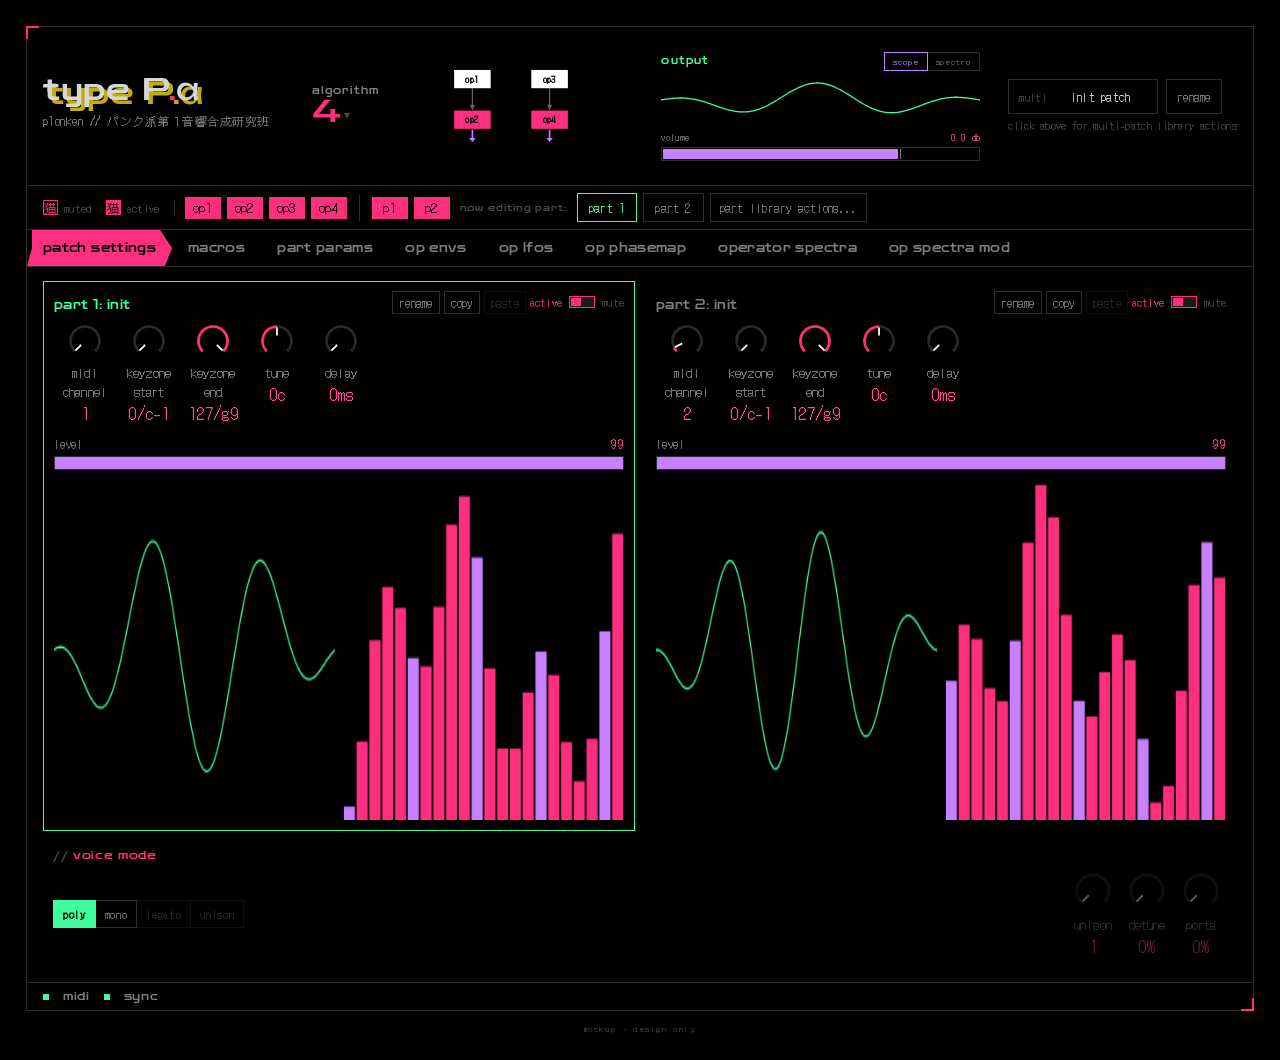
==== design/mockup.html @ 728e24ed "design: show the effective value beside the stored value The macro knob keeps its value in the text " ====
<!-- Design prototype from the first spectral pass. The spectra tab still shows the
     16-bar single page with the odd and even macros. The shipped layout is the
     two-tab 64-bar page in the JUCE editor, with the geometry in design/spectral.md. -->
<!doctype html>
<html lang="en">
<head>
<meta charset="utf-8">
<meta name="viewport" content="width=device-width, initial-scale=1">
<title>Type P.alpha, plugin GUI mockup</title>
<!-- Zen Dots and DotGothic16, SIL Open Font License. Bundle the woff2 files in the real plugin build. -->
<link rel="preconnect" href="https://fonts.googleapis.com">
<link rel="preconnect" href="https://fonts.gstatic.com" crossorigin>
<link rel="preload" as="style" href="https://fonts.googleapis.com/css2?family=DotGothic16&family=Unbounded&family=Zen+Dots&display=swap">
<noscript><link href="https://fonts.googleapis.com/css2?family=DotGothic16&family=Unbounded&family=Zen+Dots&display=swap" rel="stylesheet"></noscript>
<!-- Visual reference for design/README.md. Tokens live in design/tokens.json. -->
<style>
  :root {
    --bg: #000000;
    --panel: #070707;
    --panel2: #0c0c0c;
    --line: #1c1c1c;
    --line2: #2e2e2e;
    --text: #d2d2d2;
    --dim: #7d7d7d;
    --faint: #4a4a4a;
    --pink: #ff2e7e;
    --pink2: #ff4d94;
    --purple: #c780ff;
    --green: #3dff9e;
    --green2: #9dffcd;
    --select: #7ec8ff;
    --yellow: #ffe600;
    --white: #ffffff;
    --popup: #1b1b1b;
    --font-ui: "DotGothic16", "Hiragino Kaku Gothic ProN", "Yu Gothic", "Noto Sans JP", "Cascadia Mono", ui-monospace, monospace;
    --font-head: "Zen Dots", "DotGothic16", "Hiragino Kaku Gothic ProN", "Yu Gothic", ui-monospace, monospace;
    --font-brand: "Unbounded", "Zen Dots", "DotGothic16", ui-monospace, monospace;
  }
  * { box-sizing: border-box; border-radius: 0; }
  html, body { margin: 0; min-height: 100%; }
  body {
    background: #000;
    color: var(--text);
    font-family: var(--font-ui);
    font-size: 16px;
    letter-spacing: .02em;
    text-transform: lowercase;
    display: flex; flex-direction: column; align-items: center; justify-content: center;
    gap: 12px; padding: 26px; min-height: 100vh;
  }
  button, select, input { font-family: inherit; letter-spacing: inherit; text-transform: inherit; }
  input { text-transform: none; }

  .plugin {
    position: relative;
    width: 1240px; max-width: 100%;
    background: #000;
    border: 1px solid var(--line2);
    display: flex; flex-direction: column;
  }
  .plugin::before, .plugin::after {
    content: ""; position: absolute; width: 11px; height: 11px; pointer-events: none;
  }
  .plugin::before { top: -1px; left: -1px; border-top: 2px solid var(--pink); border-left: 2px solid var(--pink); }
  .plugin::after { bottom: -1px; right: -1px; border-bottom: 2px solid var(--pink); border-right: 2px solid var(--pink); }

  /* ---------------- header ---------------- */
  .hdr {
    display: flex; align-items: center; gap: 28px;
    padding: 14px 16px; background: #000;
    border-bottom: 1px solid var(--line2);
  }
  .brand { flex: 0 0 auto; padding-right: 14px; padding-bottom: 10px; }
  .logo {
    font-family: var(--font-head);
    font-weight: 400; font-size: 30px; line-height: 1;
    color: #d6d6d6; letter-spacing: .02em; text-transform: none;
    text-shadow: 4px 4px 0 #c2ad00;
  }
  .logo .dot { color: var(--pink); text-shadow: 4px 4px 0 #c2ad00; }
  .logo .alpha {
    font-family: var(--font-brand);
    font-weight: 400;
    font-size: 30px;
    letter-spacing: .02em;
  }
  .brand-sub {
    margin-top: 7px; font-family: var(--font-ui); font-size: 12px;
    letter-spacing: .04em; color: var(--dim); white-space: nowrap;
  }

  .alg { display: flex; align-items: center; gap: 10px; flex: 0 0 auto; cursor: pointer; }
  .alg:hover .val { color: var(--pink2); }
  .alg-meta .lbl { font-family: var(--font-head); font-size: 10px; letter-spacing: .12em; color: var(--dim); }
  .alg-meta .val { font-family: var(--font-head); font-size: 30px; color: var(--pink); line-height: 1; }
  .alg-meta .caret { font-family: var(--font-ui); font-size: 12px; color: var(--faint); margin-left: 3px; vertical-align: middle; }
  .alg-svg { width: 244px; height: 130px; }

  .out { flex: 1 1 auto; min-width: 180px; }
  .out-head { display: flex; align-items: center; justify-content: space-between; margin-bottom: 4px; }
  .out-head .lbl { font-family: var(--font-head); font-size: 10px; letter-spacing: .12em; color: var(--green); }
  .seg { display: flex; gap: 0; }
  .seg button {
    background: #000; border: 1px solid var(--line2); color: var(--dim);
    font-size: 8px; letter-spacing: .12em; padding: 3px 8px; cursor: pointer;
  }
  .seg button + button { border-left: 0; }
  .seg button.active { color: var(--purple); border-color: var(--purple); }
  .out canvas { width: 100%; height: 50px; display: block; background: #000; }
  .out .vol { margin-top: 6px; }
  .vol-head {
    display: flex; align-items: center; justify-content: space-between;
    font-size: 9px; letter-spacing: .04em; color: var(--dim);
  }
  .vol-head .val { color: var(--pink2); }
  .vol-track {
    position: relative; height: 14px; margin-top: 3px;
    border: 1px solid var(--line2); background: #000;
  }
  .vol-fill { position: absolute; top: 1px; bottom: 1px; left: 1px; width: 74%; background: var(--purple); }
  .vol-tick { position: absolute; top: 1px; bottom: 1px; left: 75%; width: 1px; background: var(--dim); }

  .actions { display: flex; flex-direction: column; gap: 4px; flex: 0 0 auto; align-items: stretch; }
  .patch-buttons { display: flex; gap: 8px; align-items: stretch; }
  .patch-hint { font-size: 10px; color: var(--faint); text-align: center; white-space: nowrap; }
  .btn {
    background: #000; border: 1px solid var(--line2); color: var(--text);
    font-size: 12px; letter-spacing: .02em; padding: 8px 10px; cursor: pointer;
    display: flex; align-items: center; gap: 7px; white-space: nowrap;
  }
  .btn:hover { border-color: var(--pink); }
  .btn .k { color: var(--faint); font-size: 11px; letter-spacing: .03em; }
  .btn.patch { width: 150px; box-sizing: border-box; min-width: 0; }
  .btn.patch #patchName {
    flex: 1; min-width: 0; overflow: hidden; text-overflow: ellipsis;
  }
  .btn.renamer { color: var(--dim); }
  .btn.renamer:hover { color: var(--pink); }

  /* ---------------- toolbar ---------------- */
  .toolbar {
    display: flex; align-items: center; gap: 10px;
    padding: 7px 16px; background: #000; border-bottom: 1px solid var(--line2);
  }
  .legend { display: flex; align-items: center; gap: 6px; padding-right: 6px; border-right: 1px solid var(--line2); }
  .legend .lbl { font-size: 11px; color: var(--faint); margin-right: 8px; }
  .sq {
    display: inline-flex; align-items: center; justify-content: center;
    width: 15px; height: 15px; font-size: 12px; line-height: 1;
  }
  .sq.active { background: var(--pink); color: #000; border: 1px solid var(--pink); }
  .sq.muted { background: #000; color: var(--pink); border: 1px solid var(--pink); }
  .mutebox {
    min-width: 36px; height: 22px; display: flex; align-items: center; justify-content: center;
    font-family: var(--font-ui); font-size: 13px; line-height: 1; cursor: pointer;
    background: var(--pink); color: #000; border: 1px solid var(--pink); padding: 0 4px;
  }
  .mutebox.muted { background: #000; color: var(--pink); }
  .mutebox:hover { border-color: var(--pink2); }
  .tgroup { display: flex; align-items: center; gap: 6px; }
  .tlabel { font-family: var(--font-head); font-size: 9px; letter-spacing: .1em; color: var(--faint); margin-right: 3px; }
  .tdiv { width: 1px; height: 26px; background: var(--line2); margin: 0 6px; }
  .tbtn {
    background: #000; border: 1px solid var(--line2); color: var(--dim);
    font-size: 12px; letter-spacing: .02em; padding: 5px 8px; cursor: pointer;
  }
  .tbtn:hover { border-color: var(--pink); color: var(--text); }
  .tbtn.partsel { padding: 5px 11px; }
  .tbtn.partsel.active { border-color: var(--green); color: var(--green); }
  .tbtn.partlib { padding: 5px 9px; }

  /* ---------------- tabs ---------------- */
  .tabs { display: flex; gap: 0; padding: 0; background: #000; border-bottom: 1px solid var(--line2); }
  .tab {
    background: #000; border: 0;
    color: var(--dim); font-family: var(--font-head); font-size: 12px; letter-spacing: .03em;
    padding: 11px 16px; cursor: pointer;
  }
  .tab:hover { color: var(--text); }
  .tab.active {
    color: #000; background: var(--pink);
    clip-path: polygon(5px 0, calc(100% - 12px) 0, 100% 50%, calc(100% - 7px) 100%, 0 100%, 5px 50%);
  }

  /* ---------------- body ---------------- */
  .body { padding: 14px 16px 16px; height: 715px; }
  .grid { display: grid; gap: 10px; }

  .card { background: var(--panel); padding: 9px; min-width: 0; }
  .sec-head { display: flex; align-items: center; justify-content: space-between; margin-bottom: 7px; }
  .card h3 { margin: 0; font-family: var(--font-head); font-size: 11px; letter-spacing: .08em; color: var(--pink); font-weight: 400; }
  .card h3::before, .vmode h3::before { content: "// "; color: var(--faint); }
  .sec-actions { display: flex; gap: 3px; }
  button.mini {
    background: #000; border: 1px solid var(--line2); color: var(--dim);
    font-size: 12px; letter-spacing: .02em; padding: 2px 6px; cursor: pointer;
  }
  button.mini:hover:not(:disabled) { color: var(--pink); border-color: var(--pink); }
  button.mini:disabled { opacity: .3; cursor: default; }
  button.mini.muted { background: var(--pink); border-color: var(--pink); color: #000; }

  .knobs { display: flex; flex-wrap: wrap; gap: 8px 4px; }
  .knob { width: 52px; text-align: center; user-select: none; }
  .dial { width: 42px; height: 42px; margin: 0 auto 3px; cursor: ns-resize; touch-action: none; }
  .dial svg { width: 42px; height: 42px; display: block; }
  .dial .track { fill: none; stroke: #2a2a2a; stroke-width: 3; }
  .dial .arc { fill: none; stroke: var(--pink); stroke-width: 3; }
  .dial .ptr { stroke: var(--white); stroke-width: 2; }
  .knob-name { font-size: 13px; letter-spacing: .01em; color: var(--dim); }
  .knob-val { font-size: 16px; color: var(--pink2); font-variant-numeric: tabular-nums; cursor: text; }
  .knob-val:hover { color: var(--white); text-decoration: underline; text-underline-offset: 2px; }
  .knob-input {
    width: 64px; background: #000; border: 1px solid var(--green); color: var(--green);
    font-family: inherit; font-size: 15px; font-weight: 700; text-align: center;
    padding: 0; outline: none; font-variant-numeric: tabular-nums;
  }
  .knob:hover .knob-name { color: var(--text); }

  .inline { display: flex; align-items: center; gap: 8px; margin-top: 8px; }
  .inline .lbl { font-size: 13px; letter-spacing: .04em; color: var(--dim); }
  select.sel {
    background: #000; color: var(--text); border: 1px solid var(--line2);
    padding: 4px 20px 4px 7px; font-size: 9px; outline: none;
    appearance: none; -webkit-appearance: none;
    background-image: url("data:image/svg+xml;charset=utf-8,%3Csvg xmlns='http://www.w3.org/2000/svg' width='9' height='5'%3E%3Cpath d='M0 0l4.5 4.5L9 0' fill='none' stroke='%237d7d7d' stroke-width='1.4'/%3E%3C/svg%3E");
    background-repeat: no-repeat; background-position: right 5px center;
  }
  select.sel:focus { border-color: var(--pink); }

  .toggle { display: flex; align-items: center; gap: 7px; cursor: pointer; }
  .toggle .trk { width: 26px; height: 12px; background: #1a1a1a; border: 1px solid var(--line2); position: relative; }
  .toggle .thb { position: absolute; top: 1px; left: 1px; width: 10px; height: 8px; background: var(--faint); }
  .toggle.on .trk { border-color: var(--green); }
  .toggle.on .thb { left: 14px; background: var(--green); }
  .toggle .tname { font-size: 11px; letter-spacing: .04em; color: var(--dim); }
  .toggle.on .tname { color: var(--green); }

  .toggle.mute .trk { border-color: var(--pink); }
  .toggle.mute .thb { left: 1px; background: var(--pink); }
  .toggle.mute .tname { font-size: 11px; letter-spacing: .02em; color: var(--faint); }
  .toggle.mute:not(.muted) .tname.l { color: var(--pink); }
  .toggle.mute.muted .tname.r { color: var(--pink); }
  .toggle.mute.muted .trk { border-color: var(--line2); }
  .toggle.mute.muted .thb { left: 14px; background: #3a3a3a; }
  .toggle.mute:hover .trk { border-color: var(--pink2); }

  .envbox { height: 62px; background: #000; margin-bottom: 8px; }
  .envbox svg { width: 100%; height: 100%; display: block; }
  .envbox .egrid { stroke: #1a1a1a; stroke-width: 1; }
  .envbox .ecurve { fill: none; stroke: var(--purple); stroke-width: 1.4; }
  .envbox .ecurve2 { fill: none; stroke: var(--green); stroke-width: 1.4; }
  .envbox .ezero { stroke: #3a3a3a; stroke-width: 1; stroke-dasharray: 2 3; }

  /* ---------------- operators ---------------- */
  .ops-grid { display: grid; grid-template-columns: repeat(4, 1fr); gap: 10px; }
  .opcol { background: #000; padding: 6px; display: flex; flex-direction: column; gap: 6px; }
  .opcol .card { padding: 5px; }
  .opcol .knobs { gap: 2px 0; }
  .opcol .knob-name { font-size: 11px; }
  .opcol .knob-val { font-size: 13px; }
  .opcol .knob { width: 34px; }
  .opcol .osc .knob, .opcol .amplfo .knob, .opcol .fblfo .knob,
  .opcol .dlfo .knob { width: 50px; }
  .opcol .osc .knobs { gap: 3px 0; justify-content: space-between; }
  .opcol .amplfo .knobs, .opcol .fblfo .knobs, .opcol .dlfo .knobs {
    gap: 3px 16px;
  }
  .opcol .env .knob { width: 34px; }
  .opcol .env .knobs { justify-content: space-between; }
  .opcol .env .knobs + .knobs { margin-top: 1px; }
  .opcol .dial, .opcol .dial svg { width: 28px; height: 28px; }
  .opcol .envbox { height: 34px; margin-bottom: 3px; }
  .opcol-head { display: flex; align-items: center; justify-content: space-between; }
  .opname { font-family: var(--font-head); font-size: 14px; letter-spacing: .05em; color: var(--white); }
  .op-name.car, .opname.car { color: var(--pink); }
  .opvis { display: flex; gap: 6px; }
  .opvis canvas { width: 50%; height: 40px; display: block; background: #000; }

  /* ---------------- spectral pages ---------------- */
  .speccard { display: flex; flex-direction: column; flex: 1 1 220px; min-height: 200px; }
  .specbars {
    flex: 1 1 auto; min-height: 70px; display: flex; gap: 3px;
    background: #000; border: 1px solid #141414; padding: 3px;
    touch-action: none; cursor: crosshair;
  }
  .sbar { flex: 1; background: #0b0b0b; border: 1px solid #1b1b1b; position: relative; }
  .sbar i { position: absolute; left: 0; right: 0; bottom: 0; height: 0; background: var(--purple); }
  .sbar.b i { background: var(--pink); }
  .speclabels { display: flex; gap: 3px; padding: 2px 3px 0; margin-bottom: 4px; }
  .speclabels span { flex: 1; font-size: 9px; color: var(--faint); text-align: center; }
  .secheadleft { display: flex; align-items: center; gap: 8px; min-width: 0; }
  .fromwave { font-size: 9px; letter-spacing: .04em; color: var(--green); }
  .macros { display: flex; flex-direction: column; gap: 3px; }
  .macro-row { display: flex; gap: 8px; }
  .macro { flex: 1; display: flex; align-items: center; gap: 4px; min-width: 0; }
  .macro .mlabel { width: 34px; font-size: 10px; letter-spacing: .03em; color: var(--text); }
  .macro .mtrack {
    flex: 1; height: 10px; background: #181818; border: 1px solid #3a3a3a;
    position: relative; cursor: ew-resize; touch-action: none; min-width: 18px;
  }
  .macro .mtrack.bip::before {
    content: ""; position: absolute; left: 50%; top: 0; bottom: 0;
    width: 1px; background: #3a3a3a;
  }
  .macro .mtrack i { position: absolute; top: 0; bottom: 0; left: 0; width: 0; background: var(--purple); opacity: .9; }
  .macro .mval { width: 26px; font-size: 10px; font-weight: 400; color: var(--pink2); text-align: right; }
  .macro .msel { width: 38px; flex: 0 0 38px; }
  .specfoot { display: flex; justify-content: space-between; align-items: center; margin-top: 4px; }
  .macro-row + .macro-row { margin-top: 4px; }
  .macro-row > .macro + .macro { border-left: 1px solid #2a2a2a; padding-left: 7px; }
  .morphrow { margin-top: 3px; }
  .morphrow .mlabel { width: 42px; }
  .envtop { display: flex; align-items: center; gap: 6px; margin-bottom: 5px; }
  .envtop .envbox { flex: 1; height: 50px; margin-bottom: 0; }
  .envtop .knob { width: 46px; }
  .specvis { display: flex; flex-direction: column; flex: 1 1 120px; min-height: 100px; }
  .specplot { flex: 1; min-height: 40px; background: #000; }
  .specplot svg { width: 100%; height: 100%; display: block; }
  .specplot path { vector-effect: non-scaling-stroke; }
  .specplot .speca { fill: rgba(167, 139, 250, .12); stroke: var(--purple); stroke-width: 1.3; }
  .specplot .specb { fill: none; stroke: var(--pink); stroke-width: 1.3; }
  .specplot .specgrid { stroke: #1a1a1a; stroke-width: 1; }
  .morphmeter { display: flex; align-items: center; gap: 5px; margin-top: 4px; }
  .morphmeter .ma, .morphmeter .mb { font-size: 9px; color: var(--dim); }
  .morphmeter .track { flex: 1; height: 10px; border: 1px solid var(--line2); background: #111; position: relative; }
  .morphmeter .track i { position: absolute; top: -3px; bottom: -3px; width: 2px; background: var(--green); }
  .speccol .osc .knobs { gap: 3px 0; }

  /* ---------------- op phasemap ---------------- */
  .phasemap-grid { align-items: start; }
  .phasecol { padding: 8px; }
  .phasecol .card { margin-top: 10px; padding: 4px 5px; line-height: 1.1; }
  .phasecol .sec-head { margin-bottom: 2px; }
  .phasecol .pmcard { padding: 3px 5px 2px; }
  .pmcanvas { width: 100%; height: 104px; display: block; background: #000; }
  .pmcaption { display: flex; justify-content: space-between; gap: 6px; margin-top: 2px;
    font-size: 9px; color: var(--dim); white-space: nowrap; }
  .pmcaption .bp { color: var(--pink2); }
  .phase .knobs { justify-content: space-between; gap: 0 4px; }
  .phase .knob { width: 62px; }
  .phase .dial, .phase .dial svg { width: 16px; height: 16px; }
  .phase .knob-name { font-size: 9px; line-height: 1.1; }
  .phase .knob-val { font-size: 11px; line-height: 1.1; }
  .phaselfo .knobs { gap: 0 4px; }
  .phaselfo .knob { width: 64px; }
  .phaselfo .dial, .phaselfo .dial svg { width: 16px; height: 16px; }
  .phaselfo .knob-name { font-size: 9px; line-height: 1.1; }
  .phaselfo .knob-val { font-size: 11px; line-height: 1.1; }
  .phaselfo .inline { margin-top: 2px; }
  .phaseenv .knobs { justify-content: space-between; gap: 0 4px; }
  .phaseenv .knob { width: 60px; }
  .phaseenv .dial, .phaseenv .dial svg { width: 14px; height: 14px; }
  .phaseenv .knob-name { font-size: 9px; line-height: 1.1; }
  .phaseenv .knob-val { font-size: 11px; line-height: 1.1; }
  .phaseenv .envbox { height: 20px; margin-bottom: 2px; }
  .phaseenv .envbox svg { width: 100%; height: 20px; display: block; }
  .phaseenvfoot { gap: 4px; margin-top: 1px; }
  .phaseenvfoot .sel { flex: 1; min-width: 0; }

  .patchpage { display: flex; flex-direction: column; gap: 10px; min-height: 100%; }
  .parts { display: grid; grid-template-columns: 1fr 1fr; gap: 10px; flex: 1; }
  .part .pvis { display: grid; grid-template-columns: 1fr 1fr; gap: 8px; flex: 1; min-height: 120px; margin-top: 10px; }
  .part .pcell { display: flex; flex-direction: column; gap: 3px; min-height: 0; }
  .part .pcell canvas { flex: 1; width: 100%; min-height: 0; display: block; }
  .part { border: 1px solid transparent; background: #000; padding: 8px 10px 10px; display: flex; flex-direction: column; }
  .part.active { border-color: var(--green); }
  .part .ph { display: flex; justify-content: space-between; align-items: center; margin-bottom: 8px; }
  .part .ph > div:first-child { min-width: 0; flex: 1; }
  .part .pn { font-family: var(--font-head); font-size: 12px; letter-spacing: .04em; color: var(--dim); overflow: hidden; text-overflow: ellipsis; white-space: nowrap; }
  .part.active .pn { color: var(--green); }
  .part .pacts { display: flex; gap: 4px; align-items: center; }
  .part .knobs { gap: 6px 2px; }
  .part .knob { width: 62px; }
  .part .dial, .part .dial svg { width: 38px; height: 38px; }
  .lvl { margin-top: 10px; }
  .lvlcap { display: flex; justify-content: space-between; align-items: baseline; font-size: 12px; letter-spacing: .04em; color: var(--dim); margin-bottom: 4px; }
  .lvlval { color: var(--pink2); }
  .lvltrack { height: 14px; background: #111; border: 1px solid var(--line2); position: relative; cursor: ew-resize; touch-action: none; }
  .lvltrack i { position: absolute; left: 0; top: 0; bottom: 0; background: var(--purple); }

  .vmode { background: #000; padding: 8px 10px; }
  .vmode h3 { margin: 0; font-family: var(--font-head); font-size: 11px; letter-spacing: .06em; color: var(--pink); font-weight: 400; }
  .vmode .vh { display: flex; align-items: center; justify-content: space-between; margin-bottom: 8px; }
  .vmode .vrow { display: flex; align-items: center; gap: 10px; }
  .vmode .vbtns { display: flex; }
  .vmode .vbtns button {
    background: #000; border: 1px solid var(--line2); color: var(--dim);
    font-size: 11px; letter-spacing: .06em; padding: 5px 9px; cursor: pointer;
  }
  .vmode .vbtns button + button { border-left: 0; }
  .vmode .vbtns button.active { background: var(--green); border-color: var(--green); color: #000; font-weight: 700; }
  .vmode .disabled { opacity: .35; pointer-events: none; }
  .vmode .knobs { gap: 6px 2px; flex: 1; justify-content: flex-end; }

  /* ---------------- fx / mod ---------------- */
  .fxmod-grid {
    display: grid; grid-template-columns: repeat(3, 1fr);
    grid-template-rows: 1fr 1fr; gap: 10px; min-height: 100%;
  }
  .fxmod-grid .card { display: flex; flex-direction: column; }
  .fxmod-grid .span2 { grid-column: span 2; }
  .followcard { display: flex; flex-direction: column; }
  .followcard.off { opacity: .45; }
  .follow-actions { display: flex; align-items: center; gap: 6px; }
  .followcard .knob { width: 64px; }
  .followcard .dial, .followcard .dial svg { width: 42px; height: 42px; }
  .followcard .inline { margin-top: 5px; }
  .penvcard .knobs { gap: 6px 4px; }
  .penvcard .knob { width: 52px; }
  .penvcard .dial, .penvcard .dial svg { width: 38px; height: 38px; }

  /* ---------------- macros page ---------------- */
  .macrogrid {
    display: grid; grid-template-columns: repeat(2, 1fr);
    grid-template-rows: repeat(3, 1fr); gap: 10px; min-height: 100%;
  }
  .macrocard {
    background: var(--panel); padding: 9px; min-width: 0;
    display: flex; flex-direction: column;
  }
  .mhead {
    display: flex; align-items: center; justify-content: space-between;
    gap: 8px; margin-bottom: 2px;
  }
  .mname {
    font-family: var(--font-head); font-size: 12px; letter-spacing: .06em;
    color: var(--pink); white-space: nowrap; overflow: hidden; text-overflow: ellipsis;
  }
  .mcbody { display: flex; gap: 12px; flex: 1; min-height: 0; }
  .mcleft {
    width: 120px; flex: 0 0 120px; display: flex; flex-direction: column;
    align-items: center; justify-content: center;
  }
  .mcleft .knob { width: 120px; }
  .mcleft .dial, .mcleft .dial svg { width: 92px; height: 92px; }
  .mcleft .dial .track { stroke-width: 1.4; }
  .mcleft .dial .arc { stroke-width: 1.4; }
  .mcleft .dial .ptr { stroke-width: 0.9; }
  .mcleft .dial .srcarc { stroke-width: 0.9; stroke-dasharray: 1.2 1.8; }
  .mcleft .knob-val { font-size: 18px; }
  .mcright {
    flex: 1; min-width: 0; display: flex; flex-direction: column;
    justify-content: space-evenly; gap: 4px;
  }
  .mcrow { display: flex; align-items: center; gap: 7px; min-width: 0; }
  .didx { width: 14px; flex: 0 0 14px; font-size: 10px; color: var(--faint); text-align: right; }
  .mcrow .lbl { width: 42px; flex: 0 0 42px; font-size: 11px; letter-spacing: .04em; color: var(--dim); }
  .mcrow .sel { flex: 1; min-width: 0; font-size: 11px; }
  .mcrow .macro { flex: 0 0 150px; }
  .mcrow .macro .mtrack { flex: 1; }
  .mcrow .mval { width: 40px; }
  .mcrow.off .mtrack { pointer-events: none; }
  .mcrow.off .mtrack, .mcrow.off .mval, .mcrow.off .didx { opacity: .35; }
  .macro.bare { flex: 1; }
  .mtrack.green { border-color: #1f4a36; }
  .mtrack.green i { background: var(--green); }
  .knob-name:empty { display: none; }
  .dial .srcarc { fill: none; stroke: var(--green); stroke-width: 2; stroke-dasharray: 2 3; }
  .kv-macro { font-size: .62em; color: var(--green); margin-left: 4px; }
  .knob.mod-target .kv-main { color: var(--purple); }
  .knob.mod-live .kv-main { color: var(--pink2); }

  /* ---------------- status strip ---------------- */
  .status { display: flex; align-items: center; justify-content: flex-start;
    padding: 7px 16px; background: #000; border-top: 1px solid var(--line2); }
  .status .leds { display: flex; gap: 14px; align-items: center; font-family: var(--font-head); font-size: 11px; letter-spacing: .06em; color: var(--dim); }
  .led { width: 6px; height: 6px; background: var(--faint); display: inline-block; }
  .led.on { background: var(--green); }

  .mocktag { font-size: 8px; letter-spacing: .2em; color: var(--faint); }

  /* ---------------- popovers / dialogs ---------------- */
  .backdrop {
    position: fixed; inset: 0; background: rgba(0,0,0,.72);
    display: flex; align-items: center; justify-content: center; z-index: 30;
  }
  .dialog { width: 420px; max-width: 92vw; background: var(--popup); border: 1px solid var(--line2); }
  .dialog.wide { width: 640px; }
  .dialog-head { padding: 12px 14px; border-bottom: 1px solid #2e2e2e; font-family: var(--font-head); font-size: 11px; letter-spacing: .06em; color: var(--white); display:flex; justify-content:space-between; }
  .dialog-head .x { cursor: pointer; color: #999; font-size: 11px; letter-spacing: 0; }
  .dialog-head .x:hover { color: var(--pink); }
  .dialog-body { padding: 14px; color: var(--white); font-size: 14px; line-height: 1.6; }
  .dialog-foot { display: flex; flex-wrap: wrap; justify-content: flex-end; gap: 8px; padding: 12px 14px; border-top: 1px solid #2e2e2e; }
  .dialog-foot button {
    background: #242424; border: 1px solid #3a3a3a; color: var(--white);
    font-size: 9px; letter-spacing: .12em; padding: 6px 14px; cursor: pointer;
  }
  .dialog-foot button.primary { border-color: var(--pink); color: var(--pink); background: #000; }
  .dialog-foot button:hover { filter: brightness(1.2); }

  .patchlist {
    max-height: 370px; overflow-y: auto; scrollbar-width: thin;
    scrollbar-color: var(--pink) #000;
  }
  .partlist {
    display: flex; flex-direction: column; max-height: 240px; overflow-y: auto;
    scrollbar-width: thin; scrollbar-color: var(--pink) #000;
  }
  .partlist.bank { max-height: 370px; }
  .patchlist .preset-row { height: 24px; padding: 0 10px; box-sizing: border-box; }
  .partlist.bank .slotrow {
    height: 24px; padding: 0 10px; box-sizing: border-box; font-size: 14px;
  }
  .slotrow:focus, .preset-row:focus { outline: none; }
  .slotrow {
    display: flex; align-items: center; gap: 12px; width: 100%; text-align: left;
    background: #000; border: 1px solid transparent; border-bottom: 1px dashed #222;
    color: var(--text); font-size: 15px; padding: 8px 10px; cursor: pointer;
  }
  .slotrow:hover:not(:disabled) { border-color: var(--purple); color: var(--purple); }
  .slotrow.sel { border-color: var(--purple); border-style: solid; color: var(--purple); background: rgba(199,128,255,.08); }
  .slotrow .pno { color: var(--faint); min-width: 26px; }
  .slotrow.sel .pno, .slotrow.sel .sname { color: var(--purple); }
  .slotrow .sname { flex: 1; min-width: 0; overflow: hidden; text-overflow: ellipsis; white-space: nowrap; }
  .slotrow.dead { opacity: .35; }
  .patchlist::-webkit-scrollbar, .partlist::-webkit-scrollbar { width: 8px; }
  .patchlist::-webkit-scrollbar-track, .partlist::-webkit-scrollbar-track { background: #000; }
  .patchlist::-webkit-scrollbar-thumb, .partlist::-webkit-scrollbar-thumb { background: var(--line2); }
  .patchlist::-webkit-scrollbar-thumb:hover, .partlist::-webkit-scrollbar-thumb:hover { background: var(--pink); }
  .textin {
    width: 100%; background: #000; border: 1px solid var(--line2); color: var(--white);
    font-size: 14px; padding: 8px 10px; outline: none;
  }
  .textin:focus { border-color: var(--green); }
  .alg-grid { display: grid; grid-template-columns: repeat(4, 1fr); gap: 8px; }
  .alg-tile { border: 1px solid var(--line2); background: #000; padding: 6px 6px 4px; cursor: pointer; display: flex; flex-direction: column; min-height: 132px; }
  .alg-tile:hover { border-color: var(--pink); }
  .alg-tile.sel { border-color: var(--green); background: rgba(61,255,158,.05); }
  .alg-fig { flex: 1 1 auto; display: flex; align-items: center; justify-content: center; min-height: 0; }
  .alg-fig svg { width: 100%; height: auto; display: block; }
  .alg-tile .an { margin-top: 3px; text-align: center; font-size: 11px; letter-spacing: .1em; color: var(--dim); }
  .alg-tile.sel .an { color: var(--green); }
  .note { margin-top: 10px; color: #9a9a9a; font-size: 13px; letter-spacing: .02em; }

  .preset-row { display: flex; justify-content: space-between; align-items: center; gap: 10px; padding: 7px 10px; cursor: pointer; border-left: 2px solid transparent; }
  .preset-row:hover { background: #262626; }
  .preset-row.sel { background: rgba(199,128,255,.14); border: 1px solid var(--purple); }
  .preset-row.sel .pno, .preset-row.sel .pname { color: var(--purple); }
  .preset-row .pno { color: var(--faint); font-size: 13px; min-width: 24px; }
  .preset-row .pname { flex: 1; color: var(--white); min-width: 0; overflow: hidden; text-overflow: ellipsis; white-space: nowrap; }
  .preset-row.empty .pname { color: var(--faint); }
  .preset-row .tag { color: var(--pink); font-size: 11px; margin-left: 8px; letter-spacing: .04em; }
  .preset-row .meta { color: #9a9a9a; font-size: 13px; letter-spacing: .02em; }

  .toast {
    position: fixed; bottom: 22px; left: 50%; transform: translateX(-50%);
    background: var(--popup); border: 1px solid var(--pink); color: var(--white);
    font-size: 9px; letter-spacing: .12em; padding: 8px 16px; z-index: 40;
  }
</style>
</head>
<body>
<div class="plugin" id="plugin">
  <header class="hdr">
    <div class="brand"><div class="logo">type P<span class="dot">.</span><span class="alpha">a</span></div><div class="brand-sub">p1onken // パンク派第１音響合成研究班</div></div>

    <div class="alg" id="algPick" title="Change algorithm">
      <div class="alg-meta">
        <div class="lbl">ALGORITHM</div>
        <div class="val"><span id="algVal">4</span><span class="caret">&#9662;</span></div>
      </div>
      <svg class="alg-svg" viewBox="0 0 240 128" preserveAspectRatio="xMidYMid meet" aria-hidden="true" id="hdrAlg"></svg>
    </div>

    <div class="out">
      <div class="out-head">
        <span class="lbl">OUTPUT</span>
        <div class="seg" id="visSeg">
          <button data-mode="scope" class="active">SCOPE</button>
          <button data-mode="spectro">SPECTRO</button>
        </div>
      </div>
      <canvas id="scope" width="360" height="50"></canvas>
      <div class="vol">
        <div class="vol-head"><span>VOLUME</span><span class="val" id="volVal">0.0 dB</span></div>
        <div class="vol-track"><div class="vol-fill" id="volFill"></div><div class="vol-tick"></div></div>
      </div>
    </div>

    <div class="actions">
      <div class="patch-buttons">
        <button class="btn patch" id="patchBtn"><span class="k">multi</span><span id="patchName">init patch</span></button>
        <button class="btn renamer" id="patchRename" title="Rename patch">rename</button>
      </div>
      <div class="patch-hint">click above for multi-patch library actions</div>
    </div>
  </header>

  <div class="toolbar" id="toolbar"></div>

  <nav class="tabs" id="tabs"></nav>
  <main class="body" id="body"></main>

  <div class="status">
    <div class="leds"><span class="led on"></span>midi <span class="led on"></span>sync</div>
  </div>
</div>

<div class="mocktag">MOCKUP &middot; DESIGN ONLY</div>

<script>
  "use strict";

  /* ---------------- knob ---------------- */
  const A0 = 135, SWEEP = 270;
  function angleFor(f) { return A0 + SWEEP * f; }
  function pt(cx, cy, r, deg) {
    const a = deg * Math.PI / 180;
    return [cx + r * Math.cos(a), cy + r * Math.sin(a)];
  }
  function arc(cx, cy, r, f0, f1) {
    const a0 = angleFor(f0), a1 = angleFor(f1);
    const p0 = pt(cx, cy, r, a0), p1 = pt(cx, cy, r, a1);
    const large = (a1 - a0) > 180 ? 1 : 0;
    return "M " + p0[0].toFixed(2) + " " + p0[1].toFixed(2) +
      " A " + r + " " + r + " 0 " + large + " 1 " + p1[0].toFixed(2) + " " + p1[1].toFixed(2);
  }
  function fmtVal(s) { return s.textFn ? s.textFn(s.val) : (s.fmt ? s.fmt(s.val) : Math.round(s.val)); }

  function makeKnob(spec) {
    const el = document.createElement("div");
    el.className = "knob";
    const dial = document.createElement("div");
    dial.className = "dial";
    dial.innerHTML =
      '<svg viewBox="0 0 42 42">' +
      '<path class="track" d="' + arc(21, 21, 16, 0, 1) + '"/>' +
      '<path class="arc" d="' + arc(21, 21, 16, 0, 0.0001) + '"/>' +
      '<path class="srcarc" d=""/>' +
      '<line class="ptr" x1="21" y1="21" x2="21" y2="21"/>' +
      "</svg>";
    const name = document.createElement("div");
    name.className = "knob-name"; name.textContent = spec.name;
    const val = document.createElement("div");
    val.className = "knob-val";
    const main = document.createElement("span");
    main.className = "kv-main";
    const macro = document.createElement("span");
    macro.className = "kv-macro";
    macro.style.display = "none";
    val.append(main, macro);
    el.append(dial, name, val);
    el.__spec = spec; el.__dial = dial;
    refreshKnob(el);

    function stepFor() {
      return spec.step != null ? spec.step : ((spec.max - spec.min) > 30 ? 1 : 0.01);
    }

    val.title = "Click to type a value";
    val.addEventListener("click", function () { editValue(); });

    function editValue() {
      if (val.querySelector("input")) return;
      const input = document.createElement("input");
      input.className = "knob-input";
      input.type = "text";
      input.value = String(spec.val);
      el.querySelector(".kv-main").textContent = "";
      el.querySelector(".kv-macro").style.display = "none";
      val.appendChild(input);
      input.focus();
      input.select();
      let done = false;
      function finish(commit) {
        if (done) return;
        done = true;
        if (commit) {
          const n = parseFloat(input.value);
          if (isFinite(n)) {
            const step = stepFor();
            let v = Math.max(spec.min, Math.min(spec.max, n));
            v = Math.round(v / step) * step;
            spec.val = +v.toFixed(6);
            if (spec.onChange) spec.onChange(spec.val);
          }
        }
        input.remove();
        refreshKnob(el);
      }
      input.addEventListener("keydown", function (ev) {
        if (ev.key === "Enter") { ev.preventDefault(); finish(true); }
        else if (ev.key === "Escape") { ev.preventDefault(); finish(false); }
      });
      input.addEventListener("blur", function () { finish(true); });
    }

    dial.addEventListener("pointerdown", function (e) {
      e.preventDefault();
      dial.setPointerCapture(e.pointerId);
      const startY = e.clientY, startVal = spec.val;
      const rng = spec.max - spec.min;
      const step = stepFor();
      function move(ev) {
        const scale = ev.shiftKey ? 0.12 : 1;
        let v = startVal + (startY - ev.clientY) / 160 * rng * scale;
        v = Math.max(spec.min, Math.min(spec.max, v));
        spec.val = Math.round(v / step) * step;
        refreshKnob(el);
        if (spec.onChange) spec.onChange(spec.val);
      }
      function up() {
        dial.removeEventListener("pointermove", move);
        dial.removeEventListener("pointerup", up);
      }
      dial.addEventListener("pointermove", move);
      dial.addEventListener("pointerup", up);
    });
    return el;
  }

  function refreshKnob(el) {
    const s = el.__spec;
    const frac = (s.val - s.min) / (s.max - s.min);
    const svg = el.__dial.querySelector("svg");
    svg.querySelector(".arc").setAttribute("d", arc(21, 21, 16, 0, Math.max(frac, 0.0001)));
    if (s.sourceFn) {
      const src = s.sourceFn(s.val);
      const sfrac = Math.max(0, Math.min(1, (src - s.min) / (s.max - s.min)));
      const f0 = Math.min(frac, sfrac), f1 = Math.max(frac, sfrac);
      svg.querySelector(".srcarc").setAttribute("d",
        f1 - f0 > 0.002 ? arc(21, 21, 16, f0, f1) : "");
    }
    const p = pt(21, 21, 15, angleFor(frac));
    const q = pt(21, 21, 6, angleFor(frac));
    const line = svg.querySelector(".ptr");
    line.setAttribute("x1", q[0].toFixed(2)); line.setAttribute("y1", q[1].toFixed(2));
    line.setAttribute("x2", p[0].toFixed(2)); line.setAttribute("y2", p[1].toFixed(2));
    el.querySelector(".kv-main").textContent = fmtVal(s);
    const macroVal = el.querySelector(".kv-macro");
    if (s.macroFn) {
      const info = s.macroFn(s.val);
      if (info && info.text) {
        macroVal.textContent = info.text;
        macroVal.style.display = "inline";
      } else {
        macroVal.textContent = "";
        macroVal.style.display = "none";
      }
    } else {
      macroVal.style.display = "none";
    }
  }

  function makeSelect(options, current, onchange) {
    const sel = document.createElement("select");
    sel.className = "sel";
    options.forEach(function (o) {
      const opt = document.createElement("option");
      opt.value = o; opt.textContent = o;
      if (o === current) opt.selected = true;
      sel.appendChild(opt);
    });
    if (onchange) sel.addEventListener("change", function () { onchange(sel.value); });
    return sel;
  }

  function makeToggle(name, on, onchange) {
    const el = document.createElement("div");
    el.className = "toggle" + (on ? " on" : "");
    el.innerHTML = '<div class="trk"><div class="thb"></div></div><div class="tname"></div>';
    const caption = el.querySelector(".tname");
    function paint() {
      const isOn = el.classList.contains("on");
      caption.textContent = (name === "on" ? "" : name + " ") + (isOn ? "on" : "off");
    }
    paint();
    el.addEventListener("click", function () {
      el.classList.toggle("on");
      paint();
      if (onchange) onchange(el.classList.contains("on"));
    });
    return el;
  }

  function makeMuteSwitch(muted, onchange) {
    const el = document.createElement("div");
    el.className = "toggle mute" + (muted ? " muted" : "");
    el.innerHTML = '<span class="tname l">active</span><div class="trk"><div class="thb"></div></div><span class="tname r">mute</span>';
    el.addEventListener("click", function () {
      const nowMuted = !el.classList.contains("muted");
      el.classList.toggle("muted", nowMuted);
      if (onchange) onchange(nowMuted);
    });
    return el;
  }

  /* ---------------- data ---------------- */
  const INIT_OPS = [
    { name: "op1", role: "car", ratio: 1.0, detune: 0, level: 99, fb: 0, wave: "sine", r: [99, 40, 30, 60], l: [99, 70, 0], lfoRate: 5.0, lfoDepth: 0, lfoWave: "sine", lfoMode: true, fbOn: true, fbenvR: [80, 60, 50, 80], fbenvL: [0, 0, 0, 0], fbLfoRate: 4.0, fbLfoDepth: 0, fbLfoWave: "sine", fbLfoMode: true, detuneLfoRate: 4.0, detuneLfoDepth: 0, detuneLfoWave: "sine", detuneLfoMode: true, mute: false },
    { name: "op2", role: "mod", ratio: 2.0, detune: 0, level: 0, fb: 0, wave: "sine", r: [99, 45, 35, 60], l: [0, 0, 0], lfoRate: 5.0, lfoDepth: 0, lfoWave: "sine", lfoMode: true, fbOn: true, fbenvR: [80, 60, 50, 80], fbenvL: [0, 0, 0, 0], fbLfoRate: 4.0, fbLfoDepth: 0, fbLfoWave: "sine", fbLfoMode: true, detuneLfoRate: 4.0, detuneLfoDepth: 0, detuneLfoWave: "sine", detuneLfoMode: true, mute: false },
    { name: "op3", role: "car", ratio: 1.0, detune: 0, level: 0, fb: 0, wave: "sine", r: [99, 40, 30, 60], l: [0, 0, 0], lfoRate: 5.0, lfoDepth: 0, lfoWave: "sine", lfoMode: true, fbOn: true, fbenvR: [80, 60, 50, 80], fbenvL: [0, 0, 0, 0], fbLfoRate: 4.0, fbLfoDepth: 0, fbLfoWave: "sine", fbLfoMode: true, detuneLfoRate: 4.0, detuneLfoDepth: 0, detuneLfoWave: "sine", detuneLfoMode: true, mute: false },
    { name: "op4", role: "mod", ratio: 3.0, detune: 0, level: 0, fb: 0, wave: "sine", r: [99, 40, 30, 60], l: [0, 0, 0], lfoRate: 5.0, lfoDepth: 0, lfoWave: "sine", lfoMode: true, fbOn: true, fbenvR: [80, 60, 50, 80], fbenvL: [0, 0, 0, 0], fbLfoRate: 4.0, fbLfoDepth: 0, fbLfoWave: "sine", fbLfoMode: true, detuneLfoRate: 4.0, detuneLfoDepth: 0, detuneLfoWave: "sine", detuneLfoMode: true, mute: false }
  ];
  const PHASE_DEFAULTS = {
    phaseOn: false, phaseBp: 500, phaseSegments: 8,
    phaseFlip: 0, phaseFlipRate: 2.0,
    phaseReorder: 0, phaseReorderRate: 0,
    phaseJump: 1, phaseDrift: 0, phaseDriftRate: 1.2,
    phaseLfoRate: 0.5, phaseLfoDepth: 0, phaseLfoWave: "sine", phaseLfoMode: true,
    phaseLfoRateFade: 0, phaseLfoDepthFade: 0,
    phaseEnvOn: true, phaseEnvR: [80, 60, 50, 80], phaseEnvL: [0, 0, 0],
    phaseEnvRell: 0, phaseEnvMode: "hold"
  };
  function withPhaseDefaults(o) {
    Object.keys(PHASE_DEFAULTS).forEach(function (k) {
      if (o[k] === undefined) {
        const v = PHASE_DEFAULTS[k];
        o[k] = Array.isArray(v) ? v.slice() : v;
      }
    });
    return o;
  }

  INIT_OPS.forEach(function (o, i) {
    o.specA = [99, 0, 0, 0, 0, 0, 0, 0, 0, 0, 0, 0, 0, 0, 0, 0];
    o.specB = [99, 45, 30, 15, 55, 40, 25, 12, 8, 5, 3, 2, 1, 0, 0, 0];
    o.specMorph = 0;
    o.specEnvR = [80, 60, 50, 80];
    o.specEnvL = [99, 60, 0];
    o.specEnvDepth = 0;
    o.specLfoRate = 4.0;
    o.specLfoDepth = 0;
    o.specLfoWave = "sine";
    o.specLfoMode = true;
    o.specFormant = 5;
    Object.keys(PHASE_DEFAULTS).forEach(function (k) {
      const v = PHASE_DEFAULTS[k];
      o[k] = Array.isArray(v) ? v.slice() : v;
    });
    /* The tab opens with op1 mapped so the demo has a live plot; the product's
       init state is all four off (spec §4). */
    if (i === 0) {
      o.phaseOn = true;
      o.phaseBp = 620;
      o.phaseDrift = 35;
      o.phaseFlip = 25;
      o.phaseReorder = 30;
      o.phaseReorderRate = 1.5;
      o.phaseJump = 2;
      o.phaseLfoDepth = 22;
      o.phaseLfoRateFade = 20;
      o.phaseLfoDepthFade = 40;
      o.phaseEnvL = [12, 28, 0];
    }
  });
  const WAVES = ["sine", "triangle", "half sine", "half tri", "2x sine", "2x tri",
    "2x half sine", "2x half tri", "rect sine", "rect tri", "pulse", "square",
    "saw", "spectrum"];
  const LFO_WAVES = ["sine", "triangle", "saw", "inverse saw", "square", "random"];
  const PARTS = [
    { name: "init", midi: 1, low: 0, high: 127, level: 99, tune: 0, delay: 0, mute: false },
    { name: "init", midi: 2, low: 0, high: 127, level: 99, tune: 0, delay: 0, mute: false }
  ];
  const PART_SLOTS = new Array(128).fill(null);
  let partSource = [-1, -1];
  const INIT_PITCH_LFO = { rate: 0, depth: 0, wave: "sine", mode: true };
  const INIT_PITCH_ENV = { on: false, r: [80, 60, 50, 80], l: [2, -1, 0] };
  const INIT_FILTER_ENV = { r: [99, 50, 40, 60], l: [99, 40, 0] };
  const INIT_FILTER1 = { cutoff: 60, res: 20, env: 0, type: "lpf", on: true };
  const INIT_KEY_FOLLOW = {
    on: true,
    bp: 60,
    sel: 0,
    targets: [
      { name: "op1 level", lo: 0, hi: 0 },
      { name: "op1 feedback", lo: 0, hi: 0 },
      { name: "op1 amp env", lo: 0, hi: 0 },
      { name: "op2 level", lo: 0, hi: 0 },
      { name: "op2 feedback", lo: 0, hi: 0 },
      { name: "op2 amp env", lo: 0, hi: 0 },
      { name: "op3 level", lo: 0, hi: 0 },
      { name: "op3 feedback", lo: 0, hi: 0 },
      { name: "op3 amp env", lo: 0, hi: 0 },
      { name: "op4 level", lo: 0, hi: 0 },
      { name: "op4 feedback", lo: 0, hi: 0 },
      { name: "op4 amp env", lo: 0, hi: 0 },
      { name: "pitch env", lo: 0, hi: 0 },
      { name: "filter 1 cutoff", lo: 0, hi: 0 },
      { name: "filter env", lo: 0, hi: 0 }
    ]
  };
  const INIT_VEL_FOLLOW = {
    on: true,
    sel: 0,
    targets: [
      { name: "op1 level", amount: 0 },
      { name: "op1 feedback", amount: 0 },
      { name: "op1 amp env", amount: 0 },
      { name: "op2 level", amount: 0 },
      { name: "op2 feedback", amount: 0 },
      { name: "op2 amp env", amount: 0 },
      { name: "op3 level", amount: 0 },
      { name: "op3 feedback", amount: 0 },
      { name: "op3 amp env", amount: 0 },
      { name: "op4 level", amount: 0 },
      { name: "op4 feedback", amount: 0 },
      { name: "op4 amp env", amount: 0 },
      { name: "pitch env", amount: 0 },
      { name: "filter 1 cutoff", amount: 0 },
      { name: "filter env", amount: 0 }
    ]
  };
  const INIT_VOICE = { mode: "poly", unison: 1, detune: 0, porta: 0 };

  /* A part slot holds the sound of one part and nothing else. The routing lives
     in the multi-patch, so two multis can share one part sound. */
  function initPartState() {
    return {
      alg: 4,
      ops: JSON.parse(JSON.stringify(INIT_OPS)),
      voice: JSON.parse(JSON.stringify(INIT_VOICE)),
      pitchLfo: JSON.parse(JSON.stringify(INIT_PITCH_LFO)),
      pitchEnv: JSON.parse(JSON.stringify(INIT_PITCH_ENV)),
      filterEnv: JSON.parse(JSON.stringify(INIT_FILTER_ENV)),
      filter1: JSON.parse(JSON.stringify(INIT_FILTER1)),
      keyFollow: JSON.parse(JSON.stringify(INIT_KEY_FOLLOW)),
      velFollow: JSON.parse(JSON.stringify(INIT_VEL_FOLLOW))
    };
  }

  const PART_DATA = [initPartState(), initPartState()];

  /* ---------------- macro demo state ---------------- */
  const DEMO_WHEEL = 90;
  const DEMO_VELOCITY = 104;
  function roleTargets(n, what) {
    return ["part " + n + " op " + what, "part " + n + " carrier " + what,
      "part " + n + " modulator " + what];
  }
  function partTargets(fn) {
    const out = [];
    [1, 2].forEach(function (n) { out.push.apply(out, fn(n)); });
    return out;
  }
  const MACRO_TARGETS = [
    { section: "part params", items: partTargets(function (n) {
      return ["part " + n + " filter cutoff", "part " + n + " resonance",
        "part " + n + " pan", "part " + n + " detune",
        "part " + n + " velocity depth", "part " + n + " pitch lfo rate",
        "part " + n + " pitch lfo depth"];
    }) },
    { section: "env rates", items: partTargets(function (n) {
      return ["part " + n + " filter and pitch env rates",
        "part " + n + " op env rates", "part " + n + " carrier env rates",
        "part " + n + " modulator env rates"];
    }) },
    { section: "op lfo rates", items: partTargets(function (n) {
      return roleTargets(n, "lfo rates");
    }) },
    { section: "op lfo depths", items: partTargets(function (n) {
      return roleTargets(n, "lfo depths");
    }) },
    { section: "op levels", items: partTargets(function (n) {
      return roleTargets(n, "levels");
    }) },
    { section: "op feedbacks", items: partTargets(function (n) {
      return roleTargets(n, "feedbacks");
    }) },
    { section: "op morphs", items: partTargets(function (n) {
      return roleTargets(n, "morphs");
    }) },
    { section: "op breakpoint xs", items: partTargets(function (n) {
      return roleTargets(n, "breakpoint xs");
    }) }
  ];
  function blankTargets() {
    return [{ name: "none", range: 0 }, { name: "none", range: 0 },
      { name: "none", range: 0 }];
  }
  const MACROS = [
    { name: "brightness", value: 20, midi: "mod wheel", range: 45, targets: [
      { name: "part 1 filter cutoff", range: 50 },
      { name: "part 1 resonance", range: -25 },
      { name: "part 1 op levels", range: 15 }
    ] },
    { name: "motion", value: -15, midi: "velocity", range: 30, targets: [
      { name: "part 1 op morphs", range: 40 },
      { name: "part 2 filter cutoff", range: -20 },
      { name: "part 1 filter and pitch env rates", range: -30 }
    ] },
    { name: "", value: 0, midi: "off", range: 0, targets: blankTargets() },
    { name: "", value: 0, midi: "cc 75", range: 0, targets: blankTargets() },
    { name: "", value: 0, midi: "cc 76", range: 0, targets: blankTargets() },
    { name: "", value: 0, midi: "cc 77", range: 0, targets: blankTargets() }
  ];
  function macroEffective(m) {
    let src = 0;
    if (m.midi === "mod wheel") src = DEMO_WHEEL / 127;
    else if (m.midi === "velocity") src = DEMO_VELOCITY / 127;
    return Math.max(-100, Math.min(100, m.value + src * m.range));
  }
  function macroInfoFor(paramName) {
    let targeted = false, delta = 0;
    MACROS.forEach(function (m) {
      m.targets.forEach(function (t) {
        if (t.name === paramName && t.range !== 0) {
          targeted = true;
          delta += macroEffective(m) * t.range / 100;
        }
      });
    });
    return { targeted: targeted, delta: delta };
  }
  let OPS = PART_DATA[0].ops;
  let VOICE = PART_DATA[0].voice;
  let PITCH_LFO = PART_DATA[0].pitchLfo;
  let PITCH_ENV = PART_DATA[0].pitchEnv;
  let FILTER_ENV = PART_DATA[0].filterEnv;
  let FILTER1 = PART_DATA[0].filter1;
  let KEY_FOLLOW = PART_DATA[0].keyFollow;
  let VEL_FOLLOW = PART_DATA[0].velFollow;
  let ALG = PART_DATA[0].alg;
  let patchName = "init patch";

  let clipboard = null;
  let current = "patch";
  let activePart = 1;
  let visMode = "scope";
  let currentMulti = 0;

  function b(obj, key, name, min, max, fmt, step) {
    return { name: name, min: min, max: max, fmt: fmt, step: step,
      get: function () { return obj[key]; }, set: function (v) { obj[key] = v; } };
  }
  function ba(obj, arr, i, name, min, max, fmt, step) {
    return { name: name, min: min, max: max, fmt: fmt, step: step,
      get: function () { return obj[arr][i]; }, set: function (v) { obj[arr][i] = v; } };
  }

  function knobFor(x) {
    const info = x.mod ? macroInfoFor(x.mod) : null;
    const spec = { name: x.name, min: x.min, max: x.max, val: x.get(),
      fmt: x.fmt, step: x.step, onChange: x.set };
    if (info && info.targeted) {
      spec.macroFn = function (v) {
        if (Math.abs(info.delta) < 0.01) return null;
        const span = x.max - x.min;
        const step = x.step != null ? x.step : (span > 30 ? 1 : 0.01);
        let eff = Math.max(x.min, Math.min(x.max,
          v + info.delta / 100 * span));
        eff = +((Math.round(eff / step) * step).toFixed(6));
        return { text: String(x.fmt ? x.fmt(eff) : Math.round(eff)) };
      };
    }
    const el = makeKnob(spec);
    if (info && info.targeted)
      el.classList.add(Math.abs(info.delta) > 0.01 ? "mod-live" : "mod-target");
    return el;
  }

  function knobRow(bindings) {
    const kn = document.createElement("div");
    kn.className = "knobs";
    bindings.forEach(function (x) {
      kn.appendChild(knobFor(x));
    });
    return kn;
  }

  function makeMacro(label, opts) {
    const row = document.createElement("div");
    row.className = "macro" + (opts.noLabel ? " bare" : "");
    const name = document.createElement("span");
    name.className = "mlabel"; name.textContent = label;
    const track = document.createElement("div");
    track.className = "mtrack";
    if (opts.min < 0) track.classList.add("bip");
    if (opts.green) track.classList.add("green");
    const fill = document.createElement("i");
    track.appendChild(fill);
    const val = document.createElement("b");
    val.className = "mval";
    if (!opts.noLabel) row.appendChild(name);
    if (opts.extra) row.appendChild(opts.extra);
    row.append(track, val);
    function paint(v) {
      const f = (v - opts.min) / (opts.max - opts.min);
      if (opts.min < 0) {
        fill.style.left = Math.min(f, 0.5) * 100 + "%";
        fill.style.width = Math.abs(f - 0.5) * 100 + "%";
      } else {
        fill.style.left = "0%";
        fill.style.width = f * 100 + "%";
      }
      val.textContent = opts.format ? opts.format(v) : Math.round(v);
    }
    paint(opts.value || 0);
    function valueFrom(e) {
      const r = track.getBoundingClientRect();
      const f = Math.max(0, Math.min(1, (e.clientX - r.left) / r.width));
      return opts.min + f * (opts.max - opts.min);
    }
    track.addEventListener("pointerdown", function (e) {
      e.preventDefault();
      track.setPointerCapture(e.pointerId);
      if (opts.onStart) opts.onStart();
      const first = valueFrom(e);
      paint(first); opts.onInput(first);
      function move(ev) {
        const v = valueFrom(ev);
        paint(v); opts.onInput(v);
      }
      function up() {
        track.removeEventListener("pointermove", move);
        track.removeEventListener("pointerup", up);
        track.removeEventListener("pointercancel", up);
        if (opts.onEnd) opts.onEnd();
      }
      track.addEventListener("pointermove", move);
      track.addEventListener("pointerup", up);
      track.addEventListener("pointercancel", up);
    });
    return row;
  }

  function makeSection(title, kind, bindings, opts) {    opts = opts || {};
    const card = document.createElement("div");
    card.className = "card " + kind;
    const head = document.createElement("div");
    head.className = "sec-head";
    const h = document.createElement("h3");
    h.textContent = title;
    head.appendChild(h);
    if (opts.copy !== false) {
      const acts = document.createElement("div");
      acts.className = "sec-actions";
      const cpy = document.createElement("button");
      cpy.className = "mini"; cpy.textContent = "COPY";
      cpy.addEventListener("click", function () {
        clipboard = { kind: kind, values: bindings.map(function (x) { return x.get(); }) };
        rerender();
      });
      const pst = document.createElement("button");
      pst.className = "mini"; pst.textContent = "PASTE";
      pst.disabled = !(clipboard && clipboard.kind === kind);
      pst.addEventListener("click", function () {
        if (clipboard && clipboard.kind === kind) {
          bindings.forEach(function (x, i) { x.set(clipboard.values[i]); });
          rerender();
        }
      });
      acts.append(cpy, pst);
      head.appendChild(acts);
    }
    if (opts.headExtra) head.appendChild(opts.headExtra);
    card.appendChild(head);
    if (opts.before) {
      (Array.isArray(opts.before) ? opts.before : [opts.before]).forEach(function (n) {
        card.appendChild(n);
      });
    }
    if (opts.rows) {
      opts.rows.forEach(function (row) { card.appendChild(knobRow(row)); });
    } else {
      card.appendChild(knobRow(bindings));
    }
    if (opts.after) {
      (Array.isArray(opts.after) ? opts.after : [opts.after]).forEach(function (n) {
        card.appendChild(n);
      });
    }
    return card;
  }

  /* ---------------- visualisers ---------------- */
  function drawScope(cv, seed, t, amp) {
    const ctx = cv.getContext("2d");
    const W = cv.width, H = cv.height;
    ctx.clearRect(0, 0, W, H);
    ctx.beginPath();
    const f = 3 + (Math.round(seed * 10) % 5);
    for (let x = 0; x <= W; x++) {
      const p = x / W;
      const y = H / 2 + Math.sin(p * Math.PI * f + t + seed) * amp * H * Math.sin(p * Math.PI);
      if (x === 0) ctx.moveTo(x, y); else ctx.lineTo(x, y);
    }
    ctx.strokeStyle = "#3dff9e";
    ctx.lineWidth = 1.3;
    ctx.stroke();
  }
  function drawSpectro(cv, seed, t, scale) {
    scale = scale == null ? 1 : scale;
    const ctx = cv.getContext("2d");
    const W = cv.width, H = cv.height;
    ctx.clearRect(0, 0, W, H);
    const n = 22, bw = W / n;
    for (let i = 0; i < n; i++) {
      const v = Math.max(0.04, 0.5 + 0.5 * Math.sin(i * 0.7 + seed * 1.3 + t * 2.1) * Math.cos(i * 0.31 + seed + t));
      const h = v * (H - 2) * scale;
      ctx.fillStyle = (i % 5 === 0) ? "#c780ff" : "#ff2e7e";
      ctx.fillRect(i * bw + 1, H - h, bw - 2, h);
    }
  }

  let t = 0;
  function tick() {
    const hcv = document.getElementById("scope");
    if (hcv) { if (visMode === "scope") drawScope(hcv, 1.1, t, 0.34); else drawSpectro(hcv, 1.1, t); }
    document.querySelectorAll(".oscope").forEach(function (cv, i) {
      drawScope(cv, 1 + i * 0.6, t * 1.1, 0.42 * (+(cv.dataset.level || 99) / 99));
    });
    document.querySelectorAll(".ospectro").forEach(function (cv, i) {
      drawSpectro(cv, 1.4 + i * 0.8, t, +(cv.dataset.level || 99) / 99);
    });
    document.querySelectorAll(".opmini").forEach(function (cv, i) {
      drawScope(cv, 1 + i * 0.7, t, 0.4 * (+(cv.dataset.level || 99) / 99));
    });
    document.querySelectorAll(".pscope").forEach(function (cv, i) {
      drawScope(cv, 2.2 + i * 0.6, t * 0.9, 0.36 * (+cv.dataset.level / 99));
    });
    document.querySelectorAll(".pspectro").forEach(function (cv, i) {
      drawSpectro(cv, 2.6 + i * 0.8, t, +cv.dataset.level / 99);
    });
    document.querySelectorAll(".pmcanvas").forEach(function (cv, i) {
      if (cv.__phase) drawPhaseMap(cv, cv.__phase, t, i);
    });
    t += 0.05;
    requestAnimationFrame(tick);
  }

  function envSvg(r, l, cls) {
    const W = 240, H = 62;
    const widths = r.map(function (rr) { return 8 + (99 - rr) / 99 * 26; });
    const total = widths.reduce(function (a, b) { return a + b; }, 0);
    const scale = (W - 12) / total;
    let x = 6, d = "M 6 " + H;
    const lv = [l[0], l[1], l[2], l[2]];
    for (let i = 0; i < 4; i++) {
      x += widths[i] * scale;
      const y = H - 3 - lv[i] / 99 * (H - 10);
      d += " L " + x.toFixed(1) + " " + y.toFixed(1);
    }
    x += widths[3] * scale;
    d += " L " + x.toFixed(1) + " " + H;
    return '<svg viewBox="0 0 ' + W + " " + H + '">' +
      '<line class="egrid" x1="6" y1="' + (H - 3) + '" x2="' + (W - 6) + '" y2="' + (H - 3) + '"/>' +
      '<path class="' + (cls || "ecurve") + '" d="' + d + '"/></svg>';
  }

  function noteName(n) {
    const names = ["c", "c#", "d", "d#", "e", "f", "f#", "g", "g#", "a", "a#", "b"];
    return names[n % 12] + (Math.floor(n / 12) - 1);
  }
  function notePair(n) { return n + "/" + noteName(n); }
  function bipFmt(v) { return (v > 0 ? "+" : "") + v + "%"; }

  function penvSvg(r, l, scaleMax) {
    const W = 240, H = 62, mid = H / 2;
    const top = scaleMax || 12;
    const widths = r.map(function (rr) { return 8 + (99 - rr) / 99 * 26; });
    const total = widths.reduce(function (a, b) { return a + b; }, 0);
    const scale = (W - 12) / total;
    let x = 6, d = "M 6 " + mid;
    const levels = l.length >= 4 ? [l[0], l[1], l[2], l[3]] : [l[0], l[1], l[2], 0];
    levels.forEach(function (lev, i) {
      x += widths[i] * scale;
      const y = mid - lev / top * (mid - 5);
      d += " L " + x.toFixed(1) + " " + y.toFixed(1);
    });
    return '<svg viewBox="0 0 ' + W + " " + H + '">' +
      '<line class="ezero" x1="6" y1="' + mid + '" x2="' + (W - 6) + '" y2="' + mid + '"/>' +
      '<path class="ecurve" d="' + d + '"/></svg>';
  }

  /* alg diagrams: white = modulator, pink = carrier */
  const ALG_LAYOUT = [
    { pos: [[60, 6], [60, 34], [60, 62], [60, 90]], edges: [[0, 1], [1, 2], [2, 3]], car: [3] },
    { pos: [[18, 6], [92, 6], [55, 44], [55, 82]], edges: [[0, 2], [1, 2], [2, 3]], car: [3] },
    { pos: [[16, 6], [96, 6], [96, 44], [56, 82]], edges: [[1, 2], [0, 3], [2, 3]], car: [3] },
    { pos: [[80, 6], [22, 46], [138, 46], [80, 86]], edges: [[0, 1], [0, 2], [1, 3], [2, 3]], car: [3] },
    { pos: [[32, 10], [32, 50], [108, 10], [108, 50]], edges: [[0, 1], [2, 3]], car: [1, 3] },
    { pos: [[80, 8], [10, 58], [80, 58], [150, 58]], edges: [[0, 1], [0, 2], [0, 3]], car: [1, 2, 3] },
    { pos: [[24, 8], [24, 58], [90, 58], [156, 58]], edges: [[0, 1]], car: [1, 2, 3] },
    { pos: [[16, 38], [66, 38], [116, 38], [166, 38]], edges: [], car: [0, 1, 2, 3] }
  ];
  const OPW = 36, OPH = 18;

  function wire(x1, y1, x2, y2) {
    const a = Math.atan2(y2 - y1, x2 - x1);
    const bx = x2 - 4.4 * Math.cos(a), by = y2 - 4.4 * Math.sin(a);
    const p1x = x2 - 5.8 * Math.cos(a) + 2.4 * Math.sin(a);
    const p1y = y2 - 5.8 * Math.sin(a) - 2.4 * Math.cos(a);
    const p2x = x2 - 5.8 * Math.cos(a) - 2.4 * Math.sin(a);
    const p2y = y2 - 5.8 * Math.sin(a) + 2.4 * Math.cos(a);
    return '<line x1="' + x1 + '" y1="' + y1 + '" x2="' + bx.toFixed(1) + '" y2="' + by.toFixed(1) +
      '" stroke="#666" stroke-width="1.2"/>' +
      '<polygon points="' + x2 + "," + y2 + " " + p1x.toFixed(1) + "," + p1y.toFixed(1) + " " +
      p2x.toFixed(1) + "," + p2y.toFixed(1) + '" fill="#666"/>';
  }

  function arrowDown(x, y, len) {
    return '<line x1="' + x + '" y1="' + y + '" x2="' + x + '" y2="' + (y + len - 4) +
      '" stroke="#c780ff" stroke-width="1.6"/>' +
      '<polygon points="' + x + "," + (y + len) + " " + (x - 3.2) + "," + (y + len - 4) + " " +
      (x + 3.2) + "," + (y + len - 4) + '" fill="#c780ff"/>';
  }

  function algSvg(n) {
    const L = ALG_LAYOUT[n] || ALG_LAYOUT[0];
    let g = "";
    L.edges.forEach(function (e) {
      const a = L.pos[e[0]], b = L.pos[e[1]];
      g += wire(a[0] + OPW / 2, a[1] + OPH, b[0] + OPW / 2, b[1]);
    });
    let minX = Infinity, maxX = -Infinity, minY = Infinity, maxY = -Infinity;
    function fit(x, y) {
      minX = Math.min(minX, x); maxX = Math.max(maxX, x);
      minY = Math.min(minY, y); maxY = Math.max(maxY, y);
    }
    L.pos.forEach(function (p, i) {
      const isCar = L.car.indexOf(i) >= 0;
      fit(p[0], p[1]);
      fit(p[0] + OPW, p[1] + OPH);
      if (isCar) fit(p[0] + OPW / 2, p[1] + OPH + 1 + 12);
      g += '<rect x="' + p[0] + '" y="' + p[1] + '" width="' + OPW + '" height="' + OPH + '" fill="' +
        (isCar ? "#ff2e7e" : "#ffffff") + '"/>' +
        '<text x="' + (p[0] + OPW / 2) + '" y="' + (p[1] + 12.5) + '" fill="#000" font-size="9" font-weight="700" ' +
        'text-anchor="middle" font-family="DotGothic16, monospace">op' + (i + 1) + "</text>";
      if (isCar) g += arrowDown(p[0] + OPW / 2, p[1] + OPH + 1, 12);
    });
    const dx = (240 - (maxX - minX)) / 2 - minX;
    const dy = (128 - (maxY - minY)) / 2 - minY;
    return '<svg viewBox="0 0 240 128" preserveAspectRatio="xMidYMid meet">' +
      '<g transform="translate(' + dx.toFixed(1) + "," + dy.toFixed(1) + ')">' + g + "</g></svg>";
  }

  function renderAlg() {
    document.getElementById("algVal").textContent = ALG;
    document.getElementById("hdrAlg").innerHTML = algSvg(ALG);
  }

  function setAlg(n) {
    ALG = n;
    PART_DATA[activePart - 1].alg = n;
    renderAlg();
  }

  function openAlgPicker() {
    let sel = ALG;
    const bodyEl = document.createElement("div");
    const grid = document.createElement("div");
    grid.className = "alg-grid";
    const tiles = [];
    for (let i = 0; i < 8; i++) {
      const tile = document.createElement("div");
      tile.className = "alg-tile" + (i === sel ? " sel" : "");
      tile.innerHTML = '<div class="alg-fig">' + algSvg(i) + '</div><div class="an">alg ' + i + "</div>";
      tile.addEventListener("click", function () {
        sel = i;
        tiles.forEach(function (t, j) { t.classList.toggle("sel", j === sel); });
      });
      grid.appendChild(tile);
      tiles.push(tile);
    }
    bodyEl.appendChild(grid);
    const note = document.createElement("div");
    note.className = "note";
    note.textContent = "Pink operators are carriers.";
    bodyEl.appendChild(note);
    openDialog("ALGORITHM", bodyEl, [
      { label: "LOAD", primary: true, onClick: function (close) { close(); setAlg(sel); } },
      { label: "CANCEL", onClick: function (close) { close(); } }
    ], true);
  }

  function makeLevelSlider(obj, key, label) {
    const el = document.createElement("div");
    el.className = "lvl";
    const cap = document.createElement("div");
    cap.className = "lvlcap";
    const l = document.createElement("span");
    l.textContent = label;
    const v = document.createElement("span");
    v.className = "lvlval";
    cap.append(l, v);
    const track = document.createElement("div");
    track.className = "lvltrack";
    const fill = document.createElement("i");
    track.appendChild(fill);
    el.append(cap, track);
    function draw() {
      fill.style.width = (obj[key] / 99 * 100) + "%";
      v.textContent = obj[key];
    }
    draw();
    function setFromEvent(e) {
      const r = track.getBoundingClientRect();
      const f = Math.max(0, Math.min(1, (e.clientX - r.left) / r.width));
      obj[key] = Math.round(f * 99);
      draw();
    }
    track.addEventListener("pointerdown", function (e) {
      e.preventDefault();
      track.setPointerCapture(e.pointerId);
      setFromEvent(e);
      function move(ev) { setFromEvent(ev); }
      function up() {
        track.removeEventListener("pointermove", move);
        track.removeEventListener("pointerup", up);
      }
      track.addEventListener("pointermove", move);
      track.addEventListener("pointerup", up);
    });
    return el;
  }

  /* ---------------- views ---------------- */
  function viewPatch() {
    const wrap = document.createElement("div");
    wrap.className = "patchpage";

    const parts = document.createElement("div");
    parts.className = "parts";
    PARTS.forEach(function (p, i) {
      const d = document.createElement("div");
      d.className = "part" + (activePart === i + 1 ? " active" : "");
      const ph = document.createElement("div");
      ph.className = "ph";
      const nameWrap = document.createElement("div");
      nameWrap.innerHTML = '<span class="pn">part ' + (i + 1) + ": " + p.name + "</span>";
      const acts = document.createElement("div");
      acts.className = "pacts";
      const ren = document.createElement("button");
      ren.className = "mini"; ren.textContent = "rename";
      ren.addEventListener("click", function () { renamePart(i); });
      const cpy = document.createElement("button");
      cpy.className = "mini"; cpy.textContent = "copy";
      cpy.addEventListener("click", function () { copyPart(i + 1); });
      const pst = document.createElement("button");
      pst.className = "mini"; pst.textContent = "paste";
      pst.disabled = !(clipboard && clipboard.kind === "part");
      pst.addEventListener("click", function () { pastePart(i + 1); });
      const mute = makeMuteSwitch(p.mute, function (v) { setPartMute(i, v); });
      acts.append(ren, cpy, pst, mute);
      ph.append(nameWrap, acts);
      d.appendChild(ph);
      d.appendChild(knobRow([
        b(p, "midi", "MIDI CHANNEL", 1, 16, function (v) { return v; }, 1),
        b(p, "low", "KEYZONE START", 0, 127, notePair, 1),
        b(p, "high", "KEYZONE END", 0, 127, notePair, 1),
        b(p, "tune", "TUNE", -100, 100, function (v) { return (v > 0 ? "+" : "") + v + "c"; }, 1),
        b(p, "delay", "DELAY", 0, 1000, function (v) { return v + "ms"; }, 1)
      ]));
      d.appendChild(makeLevelSlider(p, "level", "level"));
      const vis = document.createElement("div");
      vis.className = "pvis";
      [{ cls: "pscope" }, { cls: "pspectro" }].forEach(function (v) {
        const cell = document.createElement("div");
        cell.className = "pcell";
        const cv = document.createElement("canvas");
        cv.className = v.cls; cv.width = 320; cv.height = 200;
        cv.dataset.level = p.mute ? 0 : p.level;
        cell.appendChild(cv);
        vis.appendChild(cell);
      });
      d.appendChild(vis);
      parts.appendChild(d);
    });

    const vm = document.createElement("div");
    vm.className = "vmode";
    const vh = document.createElement("div");
    vh.className = "vh";
    vh.innerHTML = "<h3>voice mode</h3>";
    vm.appendChild(vh);
    const vrow = document.createElement("div");
    vrow.className = "vrow";
    const vbtns = document.createElement("div");
    vbtns.className = "vbtns";
    ["poly", "mono", "legato", "unison"].forEach(function (m) {
      const btn = document.createElement("button");
      btn.textContent = m;
      if (VOICE.mode === m) btn.className = "active";
      if (VOICE.mode === "poly" && (m === "legato" || m === "unison"))
        btn.classList.add("disabled");
      btn.addEventListener("click", function () {
        if (btn.classList.contains("disabled")) return;
        VOICE.mode = m; rerender();
      });
      vbtns.appendChild(btn);
    });
    const vknobs = knobRow([
      b(VOICE, "unison", "UNISON", 1, 8, function (v) { return v; }, 1),
      b(VOICE, "detune", "DETUNE", 0, 100, function (v) { return v + "%"; }, 1),
      b(VOICE, "porta", "PORTA", 0, 100, function (v) { return v + "%"; }, 1)
    ]);
    if (VOICE.mode === "poly") vknobs.classList.add("disabled");
    vrow.append(vbtns, vknobs);
    vm.appendChild(vrow);
    wrap.append(parts, vm);
    return wrap;
  }

  function copyOp(o) {
    clipboard = { kind: "op", data: {
      ratio: o.ratio, detune: o.detune, level: o.level, fb: o.fb, wave: o.wave,
      r: o.r.slice(), l: o.l.slice(), lfoRate: o.lfoRate, lfoDepth: o.lfoDepth,
      lfoWave: o.lfoWave, lfoMode: o.lfoMode,
      fbOn: o.fbOn, fbenvR: o.fbenvR.slice(), fbenvL: o.fbenvL.slice(),
      fbLfoRate: o.fbLfoRate, fbLfoDepth: o.fbLfoDepth,
      fbLfoWave: o.fbLfoWave, fbLfoMode: o.fbLfoMode,
      detuneLfoRate: o.detuneLfoRate, detuneLfoDepth: o.detuneLfoDepth,
      detuneLfoWave: o.detuneLfoWave, detuneLfoMode: o.detuneLfoMode,
      specA: o.specA.slice(), specB: o.specB.slice(),
      specMorph: o.specMorph, specEnvR: o.specEnvR.slice(),
      specEnvL: o.specEnvL.slice(), specEnvDepth: o.specEnvDepth,
      specLfoRate: o.specLfoRate, specLfoDepth: o.specLfoDepth,
      specLfoWave: o.specLfoWave, specLfoMode: o.specLfoMode
    } };
    Object.assign(clipboard.data, phaseSnapshot(o));
    rerender();
  }
  function pasteOp(o) {
    if (!clipboard || clipboard.kind !== "op") return;
    const d = clipboard.data;
    phaseApply(o, d);
    o.ratio = d.ratio; o.detune = d.detune; o.level = d.level; o.fb = d.fb; o.wave = d.wave;
    o.r = d.r.slice(); o.l = d.l.slice(); o.lfoRate = d.lfoRate; o.lfoDepth = d.lfoDepth;
    o.lfoWave = d.lfoWave; o.lfoMode = d.lfoMode;
    o.fbOn = d.fbOn;
    o.fbenvR = d.fbenvR.slice(); o.fbenvL = d.fbenvL.slice();
    o.fbLfoRate = d.fbLfoRate; o.fbLfoDepth = d.fbLfoDepth;
    o.fbLfoWave = d.fbLfoWave; o.fbLfoMode = d.fbLfoMode;
    o.detuneLfoRate = d.detuneLfoRate; o.detuneLfoDepth = d.detuneLfoDepth;
    o.detuneLfoWave = d.detuneLfoWave; o.detuneLfoMode = d.detuneLfoMode;
    o.specA = d.specA.slice(); o.specB = d.specB.slice();
    o.specMorph = d.specMorph;
    o.specEnvR = d.specEnvR.slice(); o.specEnvL = d.specEnvL.slice();
    o.specEnvDepth = d.specEnvDepth;
    o.specLfoRate = d.specLfoRate; o.specLfoDepth = d.specLfoDepth;
    o.specLfoWave = d.specLfoWave; o.specLfoMode = d.specLfoMode;
    rerender();
  }

  function copyPart(part) {
    const i = part === undefined ? activePart - 1 : part - 1;
    clipboard = { kind: "part", data: partSnapshot(i) };
    rerender();
  }
  function pastePart(n) {
    if (!clipboard || clipboard.kind !== "part") return;
    applyPartSnapshot(n - 1, clipboard.data, true);
    toast("part pasted");
  }

  function opShell(o, i, withVis) {
    const col = document.createElement("div");
    col.className = "opcol";
    const head = document.createElement("div");
    head.className = "opcol-head";
    const nameEl = document.createElement("span");
    nameEl.className = "opname" + (o.role === "car" ? " car" : "");
    nameEl.style.color = o.role === "car" ? "var(--pink)" : "var(--white)";
    nameEl.textContent = o.name;
    const right = document.createElement("div");
    right.style.display = "flex"; right.style.gap = "8px"; right.style.alignItems = "center";
    const acts = document.createElement("div");
    acts.className = "sec-actions";
    const cpy = document.createElement("button");
    cpy.className = "mini"; cpy.textContent = "copy";
    cpy.addEventListener("click", function () { copyOp(o); });
    const pst = document.createElement("button");
    pst.className = "mini"; pst.textContent = "paste";
    pst.disabled = !(clipboard && clipboard.kind === "op");
    pst.addEventListener("click", function () { pasteOp(o); });
    acts.append(cpy, pst);
    right.append(acts, makeMuteSwitch(o.mute, function (v) { setOpMute(o.name, v); }));
    head.append(nameEl, right);
    col.appendChild(head);

    if (withVis !== false) {
      const vis = document.createElement("div");
      vis.className = "opvis";
      const sc = document.createElement("canvas");
      sc.className = "oscope"; sc.width = 120; sc.height = 40; sc.dataset.level = o.level;
      const sp = document.createElement("canvas");
      sp.className = "ospectro"; sp.width = 120; sp.height = 40; sp.dataset.level = o.level;
      vis.append(sc, sp);
      col.appendChild(vis);
    }
    return col;
  }

  function oscSection(o, spectral) {
    const waveRow = document.createElement("div");
    waveRow.className = "inline";
    const wl = document.createElement("span"); wl.className = "lbl"; wl.textContent = "WAVE";
    const waveSel = makeSelect(WAVES, o.wave, function (v) {
      o.wave = v;
      rerender();
    });
    waveRow.append(wl, waveSel);
    const rows = [waveRow];
    if (spectral) {
      const morphRow = document.createElement("div");
      morphRow.className = "inline morphrow";
      morphRow.appendChild(makeMacro("MORPH", {
        min: 0, max: 99, value: o.specMorph,
        format: function (v) { return Math.round(v); },
        onStart: function () { commitSpecPreview(o); },
        onEnd: function () { rerender(); },
        onInput: function (v) { o.specMorph = Math.round(v); }
      }));
      rows.push(morphRow);
    }
    return makeSection("OSCILLATOR", "osc", [
      b(o, "ratio", "RATIO", 0.5, 8, function (v) { return v.toFixed(2); }, 0.01),
      b(o, "detune", "DETUNE", -50, 50, function (v) { return (v > 0 ? "+" : "") + v + "c"; }, 1),
      b(o, "level", "LEVEL", 0, 99, function (v) { return v; }, 1),
      b(o, "fb", "feedback", -100, 100, bipFmt, 1)
    ], { after: rows });
  }

  function ampEnvSection(o) {
    const envBox = document.createElement("div");
    envBox.className = "envbox";
    envBox.innerHTML = envSvg(o.r, o.l);
    const envRates = [
      ba(o, "r", 0, "R1", 0, 99, function (v) { return v; }, 1),
      ba(o, "r", 1, "R2", 0, 99, function (v) { return v; }, 1),
      ba(o, "r", 2, "R3", 0, 99, function (v) { return v; }, 1),
      ba(o, "r", 3, "R4", 0, 99, function (v) { return v; }, 1)
    ];
    const envLevels = [
      ba(o, "l", 0, "L1", 0, 99, function (v) { return v; }, 1),
      ba(o, "l", 1, "L2", 0, 99, function (v) { return v; }, 1),
      ba(o, "l", 2, "L3", 0, 99, function (v) { return v; }, 1)
    ];
    return makeSection("AMP ENV", "env", envRates.concat(envLevels), {
      before: envBox,
      rows: [envRates, envLevels]
    });
  }

  function fbEnvSection(o) {
    const graph = document.createElement("div");
    graph.className = "envbox";
    graph.innerHTML = penvSvg(o.fbenvR, o.fbenvL, 100);
    const on = makeToggle("on", o.fbOn, function (v) { o.fbOn = v; rerender(); });
    on.style.marginLeft = "8px";
    const rates = [
      ba(o, "fbenvR", 0, "R1", 0, 99, function (v) { return v; }, 1),
      ba(o, "fbenvR", 1, "R2", 0, 99, function (v) { return v; }, 1),
      ba(o, "fbenvR", 2, "R3", 0, 99, function (v) { return v; }, 1),
      ba(o, "fbenvR", 3, "R4", 0, 99, function (v) { return v; }, 1)
    ];
    const levels = [
      ba(o, "fbenvL", 0, "L1", -100, 100, bipFmt, 1),
      ba(o, "fbenvL", 1, "L2", -100, 100, bipFmt, 1),
      ba(o, "fbenvL", 2, "L3", -100, 100, bipFmt, 1),
      ba(o, "fbenvL", 3, "L4", -100, 100, bipFmt, 1)
    ];
    return makeSection("FB ENV", "fbenv", rates.concat(levels), {
      before: graph,
      headExtra: on,
      rows: [rates, levels]
    });
  }

  function lfoRow(o, waveKey, modeKey) {
    const row = document.createElement("div");
    row.className = "inline";
    const l = document.createElement("span"); l.className = "lbl"; l.textContent = "WAVE";
    const toggle = makeToggle("bipolar", o[modeKey], function (v) { o[modeKey] = v; });
    toggle.style.marginLeft = "6px";
    row.append(l, makeSelect(LFO_WAVES, o[waveKey], function (v) { o[waveKey] = v; }),
      toggle);
    return row;
  }

  function lfoSection(title, kind, o, rateKey, depthKey, waveKey, modeKey,
                       depthMin, depthMax, fmt, step) {
    return makeSection(title, kind, [
      b(o, rateKey, "RATE", 0, 20, function (v) { return v.toFixed(1) + "Hz"; }, 0.1),
      b(o, depthKey, "DEPTH", depthMin, depthMax, fmt, step)
    ], { after: lfoRow(o, waveKey, modeKey) });
  }

  function clampLevel(v) {
    return Math.max(0, Math.min(99, Math.round(v)));
  }

  /* The thirteen rows are generated by tools/gen_wavetable.py from the
     checked-in mip-0 tables, so the mockup preview matches the editor. */
  const WAVE_HARMONICS = [
    [99, 0, 0, 0, 0, 0, 0, 0, 0, 0, 0, 0, 0, 0, 0, 0],
    [99, 0, 20, 0, 3, 0, 1, 0, 0, 0, 0, 0, 0, 0, 0, 0],
    [99, 42, 0, 8, 0, 4, 0, 2, 0, 1, 0, 1, 0, 1, 0, 0],
    [99, 58, 20, 0, 3, 0, 1, 0, 0, 0, 0, 0, 0, 0, 0, 0],
    [84, 99, 51, 0, 12, 0, 6, 0, 3, 0, 2, 0, 2, 0, 1, 0],
    [79, 99, 57, 0, 27, 20, 5, 0, 2, 3, 1, 0, 1, 1, 0, 0],
    [99, 0, 60, 50, 14, 0, 7, 10, 4, 0, 3, 4, 2, 0, 1, 2],
    [99, 0, 71, 73, 33, 0, 7, 0, 2, 0, 1, 0, 1, 0, 1, 0],
    [0, 99, 0, 20, 0, 8, 0, 5, 0, 3, 0, 2, 0, 2, 0, 1],
    [0, 99, 0, 0, 0, 11, 0, 0, 0, 4, 0, 0, 0, 2, 0, 0],
    [99, 79, 53, 29, 18, 18, 18, 14, 11, 11, 11, 9, 8, 8, 8, 7],
    [99, 0, 33, 0, 20, 0, 14, 0, 11, 0, 9, 0, 7, 0, 6, 0],
    [99, 49, 33, 25, 20, 16, 14, 12, 11, 10, 9, 8, 8, 7, 7, 6]
  ];

  function analyseWave(name) {
    const i = WAVES.indexOf(name);
    if (i < 0 || i >= WAVE_HARMONICS.length)
      return [0, 0, 0, 0, 0, 0, 0, 0, 0, 0, 0, 0, 0, 0, 0, 0];
    return WAVE_HARMONICS[i].slice();
  }

  function specPreview(o) {
    if (!o.specPreview || o.specPreviewWave !== o.wave) {
      o.specPreview = analyseWave(o.wave);
      o.specPreviewWave = o.wave;
    }
    return o.specPreview;
  }

  function specLevels(o, key) {
    if (key === "specA" && o.wave !== "spectrum") return specPreview(o);
    return o[key];
  }

  function commitSpecPreview(o) {
    if (o.wave === "spectrum") return false;
    o.specA = specPreview(o).slice();
    o.wave = "spectrum";
    o.specPreview = null;
    o.specPreviewWave = null;
    return true;
  }

  function makeSpectrumBars(o, key) {
    const wrap = document.createElement("div");
    wrap.className = "specbars";
    const bars = [];
    for (let i = 0; i < 16; i++) {
      const bar = document.createElement("div");
      bar.className = "sbar" + (key === "specB" ? " b" : "");
      const fill = document.createElement("i");
      bar.appendChild(fill);
      wrap.appendChild(bar);
      bars.push(fill);
    }
    function draw() {
      const levels = specLevels(o, key);
      for (let i = 0; i < 16; i++)
        bars[i].style.height = (levels[i] / 99 * 100) + "%";
    }
    function setFrom(e) {
      const r = wrap.getBoundingClientRect();
      const cell = r.width / 16;
      const idx = Math.max(0, Math.min(15, Math.floor((e.clientX - r.left) / cell)));
      const y = 1 - (e.clientY - r.top) / r.height;
      specLevels(o, key)[idx] = clampLevel(y * 99);
      draw();
    }
    wrap.addEventListener("pointerdown", function (e) {
      e.preventDefault();
      const engaged = commitSpecPreview(o);
      wrap.setPointerCapture(e.pointerId);
      setFrom(e);
      function move(ev) { setFrom(ev); }
      function up() {
        wrap.removeEventListener("pointermove", move);
        wrap.removeEventListener("pointerup", up);
        wrap.removeEventListener("pointercancel", up);
        if (engaged) rerender();
      }
      wrap.addEventListener("pointermove", move);
      wrap.addEventListener("pointerup", up);
      wrap.addEventListener("pointercancel", up);
    });
    draw();
    return { el: wrap, draw: draw };
  }

  function specCard(o, key, otherKey, title) {
    const card = document.createElement("div");
    card.className = "card spec speccard";
    const head = document.createElement("div");
    head.className = "sec-head";
    const h = document.createElement("h3");
    h.textContent = title;
    const acts = document.createElement("div");
    acts.className = "sec-actions";
    const cpy = document.createElement("button");
    cpy.className = "mini"; cpy.textContent = "copy";
    cpy.addEventListener("click", function () {
      clipboard = { kind: "spectrum", values: specLevels(o, key).slice() };
      rerender();
    });
    const pst = document.createElement("button");
    pst.className = "mini"; pst.textContent = "paste";
    pst.disabled = !(clipboard && clipboard.kind === "spectrum");
    pst.addEventListener("click", function () {
      if (clipboard && clipboard.kind === "spectrum") {
        commitSpecPreview(o);
        o[key] = clipboard.values.slice();
        rerender();
      }
    });
    acts.append(cpy, pst);
    const left = document.createElement("div");
    left.className = "secheadleft";
    left.appendChild(h);
    if (key === "specA" && o.wave !== "spectrum") {
      const badge = document.createElement("span");
      badge.className = "fromwave";
      badge.textContent = "from wave";
      left.appendChild(badge);
    }
    head.append(left, acts);
    const bars = makeSpectrumBars(o, key);
    const labels = document.createElement("div");
    labels.className = "speclabels";
    for (let i = 0; i < 16; i++) {
      const s = document.createElement("span");
      s.textContent = (i === 0 || i === 3 || i === 7 || i === 11 || i === 15)
        ? "h" + (i + 1) : "";
      labels.appendChild(s);
    }
    const macros = document.createElement("div");
    macros.className = "macros";
    let base = null;
    let engaged = false;
    function begin() {
      if (commitSpecPreview(o)) engaged = true;
      base = specLevels(o, key).slice();
    }
    function end() {
      base = null;
      if (engaged) { engaged = false; rerender(); }
    }
    function apply(fn) {
      if (!base) return;
      for (let i = 0; i < 16; i++)
        o[key][i] = clampLevel(fn(base[i], i + 1));
      bars.draw();
    }
    const odd = makeMacro("odd", {
      min: 0, max: 1, value: 0,
      format: function (v) { return Math.round(v * 100) + "%"; },
      onStart: begin, onEnd: end,
      onInput: function (a) {
        apply(function (L, n) { return n % 2 === 0 ? L * (1 - a) : L; });
      }
    });
    const even = makeMacro("even", {
      min: 0, max: 1, value: 0,
      format: function (v) { return Math.round(v * 100) + "%"; },
      onStart: begin, onEnd: end,
      onInput: function (a) {
        apply(function (L, n) { return n > 1 && n % 2 === 1 ? L * (1 - a) : L; });
      }
    });
    const tilt = makeMacro("tilt", {
      min: -1, max: 1, value: 0,
      format: function (v) { return (v > 0 ? "+" : "") + Math.round(v * 100) + "%"; },
      onStart: begin, onEnd: end,
      onInput: function (a) {
        apply(function (L, n) {
          return L * Math.max(0, Math.min(1, 1 + a * (n - 1) / 15));
        });
      }
    });
    const formantOpts = [];
    for (let i = 1; i <= 16; i++) formantOpts.push("h" + i);
    const formantSel = makeSelect(formantOpts, "h" + o.specFormant, function (v) {
      o.specFormant = parseInt(v.slice(1), 10);
    });
    formantSel.classList.add("msel");
    const formant = makeMacro("formant", {
      min: 0, max: 1, value: 0, extra: formantSel,
      format: function (v) { return Math.round(v * 100) + "%"; },
      onStart: begin, onEnd: end,
      onInput: function (a) {
        const c = o.specFormant;
        apply(function (L, n) {
          return L + a * 99 * Math.exp(-Math.pow(n - c, 2) / 4.5);
        });
      }
    });
    const row1 = document.createElement("div");
    row1.className = "macro-row";
    row1.append(odd, even);
    const row2 = document.createElement("div");
    row2.className = "macro-row";
    row2.append(tilt, formant);
    macros.append(row1, row2);
    const foot = document.createElement("div");
    foot.className = "specfoot";
    const norm = document.createElement("button");
    norm.className = "mini"; norm.textContent = "norm";
    norm.addEventListener("click", function () {
      const committed = commitSpecPreview(o);
      const levels = specLevels(o, key);
      const m = Math.max.apply(null, levels);
      if (m > 0) {
        for (let i = 0; i < 16; i++)
          levels[i] = Math.round(levels[i] * 99 / m);
        bars.draw();
      }
      if (committed) rerender();
    });
    const to = document.createElement("button");
    to.className = "mini";
    to.textContent = key === "specA" ? "to b" : "to a";
    to.addEventListener("click", function () {
      commitSpecPreview(o);
      o[otherKey] = specLevels(o, key).slice();
      rerender();
    });
    foot.append(norm, to);
    card.append(head, bars.el, labels, macros, foot);
    return card;
  }

  function specOutline(levels, cls) {
    const W = 240, H = 90, pad = 5, cell = (W - pad * 2) / 16;
    let d = "M " + pad + " " + (H - pad);
    for (let i = 0; i < 16; i++) {
      const y = H - pad - (levels[i] / 99) * (H - pad * 2);
      const x0 = pad + i * cell, x1 = pad + (i + 1) * cell;
      d += " L " + x0.toFixed(1) + " " + y.toFixed(1) +
        " L " + x1.toFixed(1) + " " + y.toFixed(1);
    }
    d += " L " + (W - pad) + " " + (H - pad) + " Z";
    return '<path class="' + cls + '" d="' + d + '"/>';
  }

  function specVisual(o) {
    const card = document.createElement("div");
    card.className = "card specvis";
    const head = document.createElement("div");
    head.className = "sec-head";
    const h = document.createElement("h3");
    h.textContent = "SPECTRA";
    const left = document.createElement("div");
    left.className = "secheadleft";
    left.appendChild(h);
    if (o.wave !== "spectrum") {
      const badge = document.createElement("span");
      badge.className = "fromwave";
      badge.textContent = "from wave";
      left.appendChild(badge);
    }
    head.appendChild(left);
    const plot = document.createElement("div");
    plot.className = "specplot";
    const W = 240, H = 90;
    let grid = "";
    for (let i = 1; i < 4; i++) {
      const y = 5 + (H - 10) * i / 4;
      grid += '<line class="specgrid" x1="5" y1="' + y + '" x2="' +
        (W - 5) + '" y2="' + y + '"/>';
    }
    plot.innerHTML = '<svg viewBox="0 0 ' + W + " " + H +
      '" preserveAspectRatio="none">' + grid +
      specOutline(o.wave === "spectrum" ? o.specA : specPreview(o), "speca") +
      specOutline(o.specB, "specb") + "</svg>";
    const meter = document.createElement("div");
    meter.className = "morphmeter";
    const mark = 2 + (o.specMorph / 99) * 96;
    meter.innerHTML = '<span class="ma">a</span><div class="track">' +
      '<i style="left:' + mark.toFixed(1) + '%"></i></div>' +
      '<span class="mb">b</span>';
    card.append(head, plot, meter);
    return card;
  }

  function morphEnvSection(o) {
    const top = document.createElement("div");
    top.className = "envtop";
    const graph = document.createElement("div");
    graph.className = "envbox";
    graph.innerHTML = envSvg(o.specEnvR, o.specEnvL);
    const depth = b(o, "specEnvDepth", "DEPTH", -99, 99, bipFmt, 1);
    top.append(graph, knobFor(depth));
    const rates = [
      ba(o, "specEnvR", 0, "R1", 0, 99, function (v) { return v; }, 1),
      ba(o, "specEnvR", 1, "R2", 0, 99, function (v) { return v; }, 1),
      ba(o, "specEnvR", 2, "R3", 0, 99, function (v) { return v; }, 1),
      ba(o, "specEnvR", 3, "R4", 0, 99, function (v) { return v; }, 1)
    ];
    const levels = [
      ba(o, "specEnvL", 0, "L1", 0, 99, function (v) { return v; }, 1),
      ba(o, "specEnvL", 1, "L2", 0, 99, function (v) { return v; }, 1),
      ba(o, "specEnvL", 2, "L3", 0, 99, function (v) { return v; }, 1)
    ];
    return makeSection("MORPH ENV", "morphenv", rates.concat(levels, [depth]), {
      before: top, rows: [rates, levels]
    });
  }

  function morphLfoSection(o) {
    return lfoSection("MORPH LFO", "morphlfo", o, "specLfoRate",
      "specLfoDepth", "specLfoWave", "specLfoMode", -99, 99, bipFmt, 1);
  }

  /* ---------------- phase map ---------------- */
  function phaseSnapshot(o) {
    return {
      phaseOn: o.phaseOn, phaseBp: o.phaseBp, phaseSegments: o.phaseSegments,
      phaseFlip: o.phaseFlip, phaseFlipRate: o.phaseFlipRate,
      phaseReorder: o.phaseReorder, phaseReorderRate: o.phaseReorderRate,
      phaseJump: o.phaseJump, phaseDrift: o.phaseDrift, phaseDriftRate: o.phaseDriftRate,
      phaseLfoRate: o.phaseLfoRate, phaseLfoDepth: o.phaseLfoDepth,
      phaseLfoWave: o.phaseLfoWave, phaseLfoMode: o.phaseLfoMode,
      phaseLfoRateFade: o.phaseLfoRateFade, phaseLfoDepthFade: o.phaseLfoDepthFade,
      phaseEnvOn: o.phaseEnvOn, phaseEnvR: o.phaseEnvR.slice(),
      phaseEnvL: o.phaseEnvL.slice(), phaseEnvRell: o.phaseEnvRell,
      phaseEnvMode: o.phaseEnvMode
    };
  }
  function phaseApply(o, d) {
    if (!d || d.phaseBp === undefined) return;
    o.phaseOn = d.phaseOn;
    o.phaseBp = d.phaseBp;
    o.phaseSegments = d.phaseSegments;
    o.phaseFlip = d.phaseFlip;
    o.phaseFlipRate = d.phaseFlipRate;
    o.phaseReorder = d.phaseReorder;
    o.phaseReorderRate = d.phaseReorderRate;
    o.phaseJump = d.phaseJump;
    o.phaseDrift = d.phaseDrift;
    o.phaseDriftRate = d.phaseDriftRate;
    o.phaseLfoRate = d.phaseLfoRate;
    o.phaseLfoDepth = d.phaseLfoDepth;
    o.phaseLfoWave = d.phaseLfoWave;
    o.phaseLfoMode = d.phaseLfoMode;
    o.phaseLfoRateFade = d.phaseLfoRateFade;
    o.phaseLfoDepthFade = d.phaseLfoDepthFade;
    o.phaseEnvOn = d.phaseEnvOn;
    o.phaseEnvR = d.phaseEnvR.slice();
    o.phaseEnvL = d.phaseEnvL.slice();
    o.phaseEnvRell = d.phaseEnvRell;
    o.phaseEnvMode = d.phaseEnvMode;
  }

  function foldBp(v) {
    const span = 0.998;
    let x = v - 0.001;
    x = ((x % (2 * span)) + 2 * span) % (2 * span);
    if (x > span) x = 2 * span - x;
    return x + 0.001;
  }

  function phaseBpAt(o, t) {
    let bp = o.phaseBp / 1000;
    if (o.phaseOn && o.phaseLfoDepth !== 0) {
      const ph = t * 0.314 * o.phaseLfoRate;
      const lfo = o.phaseLfoMode ? Math.sin(ph) : (Math.sin(ph) + 1) / 2;
      bp += lfo * (o.phaseLfoDepth / 100) * 0.499;
    }
    return foldBp(bp);
  }

  function drawPhaseMap(cv, o, t, seed) {
    const ctx = cv.getContext("2d");
    const W = cv.width, H = cv.height;
    ctx.clearRect(0, 0, W, H);

    ctx.strokeStyle = "#1a1a1a";
    ctx.lineWidth = 2;
    for (let i = 1; i < 4; i++) {
      const gx = Math.round(W * i / 4) + 0.5;
      const gy = Math.round(H * i / 4) + 0.5;
      ctx.beginPath(); ctx.moveTo(gx, 0); ctx.lineTo(gx, H); ctx.stroke();
      ctx.beginPath(); ctx.moveTo(0, gy); ctx.lineTo(W, gy); ctx.stroke();
    }

    const on = o.phaseOn;
    const bp = phaseBpAt(o, t);
    const M = Math.max(1, Math.min(32, Math.round(o.phaseSegments)));
    const yb = [];
    for (let i = 0; i <= M; i++) yb.push(i / M);

    /* F, the faint pre-map: (0,0) to (bp,0.5) to (1,1). */
    ctx.strokeStyle = on ? "#2e2e2e" : "#1c1c1c";
    ctx.lineWidth = 2;
    ctx.beginPath();
    ctx.moveTo(0, H);
    ctx.lineTo(bp * W, H * 0.5);
    ctx.lineTo(W, 0);
    ctx.stroke();

    const xb = [0];
    const drift = on ? o.phaseDrift / 100 : 0;
    for (let i = 0; i < M; i++) {
      const slope = Math.max(0.5, Math.min(2.66,
        1 + drift * 0.85 * Math.sin(t * 0.9 + i * 1.7 + (o.name.charCodeAt(2) || 1) + seed)));
      xb.push(xb[i] + (yb[i + 1] - yb[i]) / slope);
    }
    const norm = xb[M] || 1;
    for (let i = 0; i <= M; i++) xb[i] /= norm;

    const locked = [];
    const flip = [];
    for (let i = 0; i < M; i++) {
      locked.push(yb[i] <= 0.0001 || yb[i + 1] >= 0.9999 ||
        (yb[i] < 0.5 && yb[i + 1] > 0.5));
      let f = false;
      if (on && o.phaseFlip > 0 && !locked[i]) {
        const h = Math.sin((i + 1) * 12.9898 + t * o.phaseFlipRate) * 43758.5453;
        f = (h - Math.floor(h)) < o.phaseFlip / 100;
      }
      flip.push(f);
    }

    const order = [];
    for (let i = 0; i < M; i++) order.push(i);
    if (on && o.phaseReorder > 0) {
      const span = Math.max(1, Math.min(o.phaseJump, M - 1));
      for (let s = 0; s < 4; s++) {
        const h = Math.sin(s * 7.13 + t * o.phaseReorderRate) * 43758.5453;
        const i = Math.abs(Math.floor(h)) % M;
        const j = (i + 1 + (Math.abs(Math.floor(h * 3.7)) % span)) % M;
        if (!locked[i] && !locked[j]) {
          const tmp = order[i]; order[i] = order[j]; order[j] = tmp;
        }
      }
    }

    function segY(k, u) {
      const oi = order[k];
      const tt = flip[k] ? 1 - u : u;
      return yb[oi] + tt * (yb[oi + 1] - yb[oi]);
    }
    function compY(px) {
      const q = px <= bp ? (0.5 * px / bp) : (0.5 + 0.5 * (px - bp) / (1 - bp));
      let k = 0;
      while (k < M - 1 && q > xb[k + 1]) k++;
      const u = Math.max(0, Math.min(1, (q - xb[k]) / Math.max(1e-6, xb[k + 1] - xb[k])));
      return segY(k, u);
    }

    for (let k = 0; k < M; k++) {
      ctx.globalAlpha = locked[k] ? 0.35 : (on ? 1 : 0.55);
      ctx.strokeStyle = flip[k] ? "#c780ff" : (on ? "#3dff9e" : "#4a4a4a");
      ctx.lineWidth = 2;
      ctx.beginPath();
      ctx.moveTo(xb[k] * W, H - segY(k, 0) * H);
      ctx.lineTo(xb[k + 1] * W, H - segY(k, 1) * H);
      ctx.stroke();
    }
    ctx.globalAlpha = 1;

    ctx.strokeStyle = "#151515";
    ctx.lineWidth = 2;
    for (let i = 1; i < M; i++) {
      const gy = Math.round(H - yb[i] * H) + 0.5;
      ctx.beginPath(); ctx.moveTo(0, gy); ctx.lineTo(W, gy); ctx.stroke();
    }

    ctx.save();
    ctx.setLineDash([3, 3]);
    ctx.lineWidth = 2;
    ctx.strokeStyle = "#ff2e7e";
    ctx.globalAlpha = on ? 0.95 : 0.35;
    for (let k = 0; k < M - 1; k++) {
      if (order[k + 1] !== k + 1) {
        const gx = xb[k + 1] * W;
        ctx.beginPath();
        ctx.moveTo(gx, H - segY(k, 1) * H);
        ctx.lineTo(gx, H - segY(k + 1, 0) * H);
        ctx.stroke();
      }
    }
    ctx.restore();

    ctx.save();
    ctx.setLineDash([2, 3]);
    ctx.lineWidth = 2;
    ctx.strokeStyle = "#ff2e7e";
    ctx.globalAlpha = on ? 0.9 : 0.4;
    ctx.beginPath();
    ctx.moveTo(bp * W, 0);
    ctx.lineTo(bp * W, H);
    ctx.stroke();
    ctx.restore();

    if (on) {
      const px = (t * 0.07) % 1;
      const py = compY(px);
      ctx.fillStyle = "#ffffff";
      ctx.beginPath();
      ctx.arc(px * W, H - py * H, 4, 0, Math.PI * 2);
      ctx.fill();
    }

    if (cv.__capBp) cv.__capBp.textContent = "bp " + bp.toFixed(3) + " · π";
    if (cv.__capSeg) {
      const nlock = locked.filter(Boolean).length;
      cv.__capSeg.textContent = on ? (M + "/" + M + " seg · " + nlock + " locked") : "off";
    }
  }

  function phaseMapCard(o) {
    const card = document.createElement("div");
    card.className = "card pmcard";
    const cv = document.createElement("canvas");
    cv.className = "pmcanvas";
    cv.width = 556; cv.height = 164;
    cv.__phase = o;
    const cap = document.createElement("div");
    cap.className = "pmcaption";
    const bp = document.createElement("span");
    bp.className = "bp";
    const seg = document.createElement("span");
    seg.className = "segs";
    cap.append(bp, seg);
    cv.__capBp = bp; cv.__capSeg = seg;
    card.append(cv, cap);
    return card;
  }

  function phaseSection(o) {
    const on = makeToggle("on", o.phaseOn, function (v) { o.phaseOn = v; rerender(); });
    const bindings = [
      b(o, "phaseBp", "BREAKPOINT X", 1, 999, function (v) { return (v / 1000).toFixed(3); }, 1),
      b(o, "phaseSegments", "SEGMENTS", 1, 32, function (v) { return v; }, 1),
      b(o, "phaseFlip", "FLIP", 0, 100, function (v) { return v + "%"; }, 1),
      b(o, "phaseFlipRate", "FLIP RATE", 0, 30, function (v) { return v.toFixed(1) + "Hz"; }, 0.1),
      b(o, "phaseReorder", "REORDER", 0, 100, function (v) { return v + "%"; }, 1),
      b(o, "phaseReorderRate", "REORDER RATE", 0, 30, function (v) { return v.toFixed(1) + "Hz"; }, 0.1),
      b(o, "phaseJump", "JUMP", 1, 32, function (v) { return v; }, 1),
      b(o, "phaseDrift", "DRIFT", 0, 100, function (v) { return v + "%"; }, 1),
      b(o, "phaseDriftRate", "DRIFT RATE", 0, 30, function (v) { return v.toFixed(1) + "Hz"; }, 0.1)
    ];
    return makeSection("PHASE", "phase", bindings, {
      headExtra: on,
      rows: [bindings.slice(0, 3), bindings.slice(3, 6), bindings.slice(6, 9)]
    });
  }

  function fadeFmt(v) {
    return v === 0 ? "off" : (v === 99 ? "instant" : v);
  }

  function phaseLfoSection(o) {
    const fades = knobRow([
      b(o, "phaseLfoRateFade", "RATE FADE", 0, 99, fadeFmt, 1),
      b(o, "phaseLfoDepthFade", "DEPTH FADE", 0, 99, fadeFmt, 1)
    ]);
    return makeSection("PHASE LFO", "phaselfo", [
      b(o, "phaseLfoRate", "RATE", 0, 20, function (v) { return v.toFixed(1) + "Hz"; }, 0.1),
      b(o, "phaseLfoDepth", "DEPTH", -100, 100, bipFmt, 1)
    ], { after: [lfoRow(o, "phaseLfoWave", "phaseLfoMode"), fades] });
  }

  function phaseEnvSection(o) {
    const graph = document.createElement("div");
    graph.className = "envbox";
    graph.innerHTML = penvSvg(o.phaseEnvR, o.phaseEnvL.concat([o.phaseEnvRell]), 100);
    const on = makeToggle("on", o.phaseEnvOn, function (v) { o.phaseEnvOn = v; rerender(); });
    const rates = [
      ba(o, "phaseEnvR", 0, "R1", 0, 99, function (v) { return v; }, 1),
      ba(o, "phaseEnvR", 1, "R2", 0, 99, function (v) { return v; }, 1),
      ba(o, "phaseEnvR", 2, "R3", 0, 99, function (v) { return v; }, 1)
    ];
    const levels = [
      ba(o, "phaseEnvL", 0, "L1", -100, 100, bipFmt, 1),
      ba(o, "phaseEnvL", 1, "L2", -100, 100, bipFmt, 1),
      ba(o, "phaseEnvL", 2, "L3", -100, 100, bipFmt, 1)
    ];
    const rel = ba(o, "phaseEnvR", 3, "REL", 0, 99, function (v) { return v; }, 1);
    const rell = b(o, "phaseEnvRell", "REL LEVEL", -100, 100, bipFmt, 1);
    const card = makeSection("PHASE ENV", "phaseenv", rates.concat(levels, [rel, rell]), {
      before: graph, headExtra: on, rows: [rates, levels]
    });
    const foot = document.createElement("div");
    foot.className = "inline phaseenvfoot";
    const ml = document.createElement("span");
    ml.className = "lbl"; ml.textContent = "MODE";
    foot.append(
      knobFor(rel),
      knobFor(rell),
      ml,
      makeSelect(["release", "hold", "loop", "loop 2"], o.phaseEnvMode, function (v) { o.phaseEnvMode = v; })
    );
    card.appendChild(foot);
    return card;
  }

  function viewOpPhaseMap() {
    const wrap = document.createElement("div");
    wrap.className = "ops-grid phasemap-grid";
    OPS.forEach(function (o) {
      const col = opShell(o, 0, false);
      col.classList.add("phasecol");
      col.appendChild(phaseMapCard(o));
      col.appendChild(phaseSection(o));
      col.appendChild(phaseLfoSection(o));
      col.appendChild(phaseEnvSection(o));
      wrap.appendChild(col);
    });
    return wrap;
  }

  function viewOps() {
    const wrap = document.createElement("div");
    wrap.className = "ops-grid";
    OPS.forEach(function (o, i) {
      const col = opShell(o, i);
      col.appendChild(oscSection(o));
      col.appendChild(ampEnvSection(o));
      col.appendChild(fbEnvSection(o));
      wrap.appendChild(col);
    });
    return wrap;
  }

  function viewOperatorLfos() {
    const wrap = document.createElement("div");
    wrap.className = "ops-grid";
    OPS.forEach(function (o, i) {
      const col = opShell(o, i);
      col.appendChild(oscSection(o));
      col.appendChild(lfoSection("AMP LFO", "amplfo", o, "lfoRate",
        "lfoDepth", "lfoWave", "lfoMode", -99, 99,
        function (v) { return (v > 0 ? "+" : "") + v; }, 1));
      col.appendChild(lfoSection("FB LFO", "fblfo", o, "fbLfoRate",
        "fbLfoDepth", "fbLfoWave", "fbLfoMode", -100, 100, bipFmt, 1));
      col.appendChild(lfoSection("DETUNE LFO", "dlfo", o, "detuneLfoRate",
        "detuneLfoDepth", "detuneLfoWave", "detuneLfoMode", -12, 12,
        function (v) { return (v > 0 ? "+" : "") + v.toFixed(2) + "st"; }, 0.01));
      wrap.appendChild(col);
    });
    return wrap;
  }

  function viewOpSpectra() {
    const wrap = document.createElement("div");
    wrap.className = "ops-grid";
    OPS.forEach(function (o, i) {
      const col = opShell(o, i);
      col.classList.add("speccol");
      col.appendChild(oscSection(o, true));
      col.appendChild(specCard(o, "specA", "specB", "SPECTRUM A"));
      col.appendChild(specCard(o, "specB", "specA", "SPECTRUM B"));
      wrap.appendChild(col);
    });
    return wrap;
  }

  function viewOpSpectraMod() {
    const wrap = document.createElement("div");
    wrap.className = "ops-grid";
    OPS.forEach(function (o, i) {
      const col = opShell(o, i, false);
      col.classList.add("speccol");
      col.appendChild(oscSection(o, true));
      col.appendChild(specVisual(o));
      col.appendChild(morphEnvSection(o));
      col.appendChild(morphLfoSection(o));
      wrap.appendChild(col);
    });
    return wrap;
  }

  function lfoSvg(wave) {
    let d = "M 4 31";
    const N = 232;
    for (let x = 0; x <= N; x++) {
      const p = x / N;
      const ph = (p * 2) % 1;
      let v;
      if (wave === "triangle") v = 1 - 4 * Math.abs(ph - 0.5);
      else if (wave === "saw") v = 1 - 2 * ph;
      else if (wave === "inverse saw") v = 2 * ph - 1;
      else if (wave === "square") v = ph < 0.5 ? 1 : -1;
      else if (wave === "random") v = Math.sin(x * 1.7) * Math.cos(x * 0.37);
      else v = Math.sin(p * Math.PI * 4);
      d += " L " + (4 + x) + " " + (31 - v * 22).toFixed(1);
    }
    return '<svg viewBox="0 0 240 62"><path d="' + d + '" fill="none" stroke="#3dff9e" stroke-width="1.4"/></svg>';
  }

  function fxCard(title, specs, types, state) {
    const card = makeSection(title, "fx", specs, { copy: false });
    const row = document.createElement("div");
    row.className = "inline";
    const l = document.createElement("span"); l.className = "lbl"; l.textContent = "type";
    row.append(l, makeSelect(types, state.type, function (v) { state.type = v; }));
    card.appendChild(row);
    const on = makeToggle("on", state.on, function (v) { state.on = v; rerender(); });
    on.style.marginTop = "10px";
    card.appendChild(on);
    return card;
  }

  function viewFxMod() {
    const wrap = document.createElement("div");
    wrap.className = "fxmod-grid";
    const cutB = b(FILTER1, "cutoff", "CUTOFF", 0, 100, function (x) { return x + "%"; }, 1);
    cutB.mod = "part " + activePart + " filter cutoff";
    wrap.appendChild(fxCard("FILTER 1", [
      cutB,
      b(FILTER1, "res", "RES", 0, 100, function (x) { return x + "%"; }, 1)
    ], ["lpf", "bpf", "hpf"], FILTER1));
    const feBox = document.createElement("div");
    feBox.className = "envbox";
    feBox.innerHTML = envSvg(FILTER_ENV.r, FILTER_ENV.l, "ecurve2");
    const feR1 = ba(FILTER_ENV, "r", 0, "R1", 0, 99, function (v) { return v; }, 1);
    feR1.mod = "part " + activePart + " filter and pitch env rates";
    wrap.appendChild(makeSection("FILTER ENVELOPE", "fenv", [
      feR1,
      ba(FILTER_ENV, "r", 1, "R2", 0, 99, function (v) { return v; }, 1),
      ba(FILTER_ENV, "r", 2, "R3", 0, 99, function (v) { return v; }, 1),
      ba(FILTER_ENV, "r", 3, "R4", 0, 99, function (v) { return v; }, 1),
      ba(FILTER_ENV, "l", 0, "L1", 0, 99, function (v) { return v; }, 1),
      ba(FILTER_ENV, "l", 1, "L2", 0, 99, function (v) { return v; }, 1),
      ba(FILTER_ENV, "l", 2, "L3", 0, 99, function (v) { return v; }, 1)
    ], { before: feBox, copy: false }));

    const lfoBox = document.createElement("div");
    lfoBox.className = "envbox";
    lfoBox.innerHTML = lfoSvg(PITCH_LFO.wave);
    const lfoRow = document.createElement("div");
    lfoRow.className = "inline";
    const ll = document.createElement("span"); ll.className = "lbl"; ll.textContent = "WAVE";
    lfoRow.append(ll, makeSelect(LFO_WAVES, PITCH_LFO.wave, function (v) { PITCH_LFO.wave = v; rerender(); }),
      makeToggle("bipolar", PITCH_LFO.mode, function (v) { PITCH_LFO.mode = v; rerender(); }));
    wrap.appendChild(makeSection("PITCH LFO", "plfo", [
      b(PITCH_LFO, "rate", "RATE", 0, 20, function (x) { return x.toFixed(1) + "Hz"; }, 0.1),
      b(PITCH_LFO, "depth", "DEPTH", -12, 12, function (x) { return (x > 0 ? "+" : "") + x.toFixed(2) + "st"; }, 0.01)
    ], { before: lfoBox, after: lfoRow, copy: false }));

    const penvBox = document.createElement("div");
    penvBox.className = "envbox";
    penvBox.innerHTML = penvSvg(PITCH_ENV.r, PITCH_ENV.l);
    const penvOn = makeToggle("on", PITCH_ENV.on, function (v) { PITCH_ENV.on = v; rerender(); });
    const penvCard = makeSection("PITCH ENVELOPE", "penv", [
      ba(PITCH_ENV, "r", 0, "R1", 0, 99, function (v) { return v; }, 1),
      ba(PITCH_ENV, "r", 1, "R2", 0, 99, function (v) { return v; }, 1),
      ba(PITCH_ENV, "r", 2, "R3", 0, 99, function (v) { return v; }, 1),
      ba(PITCH_ENV, "r", 3, "R4", 0, 99, function (v) { return v; }, 1),
      ba(PITCH_ENV, "l", 0, "L1", -12, 12, function (v) { return (v > 0 ? "+" : "") + v + "st"; }, 1),
      ba(PITCH_ENV, "l", 1, "L2", -12, 12, function (v) { return (v > 0 ? "+" : "") + v + "st"; }, 1),
      ba(PITCH_ENV, "l", 2, "L3", -12, 12, function (v) { return (v > 0 ? "+" : "") + v + "st"; }, 1)
    ], { before: penvBox, headExtra: penvOn, copy: false });
    penvCard.classList.add("penvcard");
    wrap.appendChild(penvCard);

    const kt = KEY_FOLLOW.targets[KEY_FOLLOW.sel];
    const keyActions = document.createElement("div");
    keyActions.className = "follow-actions";
    const keyWipe = document.createElement("button");
    keyWipe.className = "mini";
    keyWipe.textContent = "wipe all key";
    keyWipe.addEventListener("click", function () {
      KEY_FOLLOW.targets.forEach(function (t) { t.lo = 0; t.hi = 0; });
      rerender();
    });
    const keyOn = makeToggle("on", KEY_FOLLOW.on, function (v) { KEY_FOLLOW.on = v; rerender(); });
    keyActions.append(keyWipe, keyOn);
    const keyTargetRow = document.createElement("div");
    keyTargetRow.className = "inline";
    const keyTargetLabel = document.createElement("span");
    keyTargetLabel.className = "lbl";
    keyTargetLabel.textContent = "target";
    keyTargetRow.append(keyTargetLabel, makeSelect(KEY_FOLLOW.targets.map(function (t) { return t.name; }), kt.name, function (v) {
      KEY_FOLLOW.sel = KEY_FOLLOW.targets.findIndex(function (t) { return t.name === v; });
      rerender();
    }));
    const keyAmounts = knobRow([
      b(kt, "lo", "BELOW", -100, 100, bipFmt, 1),
      b(kt, "hi", "ABOVE", -100, 100, bipFmt, 1)
    ]);
    const keyCard = makeSection("KEY FOLLOW", "keyfollow",
      [b(KEY_FOLLOW, "bp", "BREAKPOINT", 0, 127, notePair, 1)],
      { headExtra: keyActions, after: [keyTargetRow, keyAmounts], copy: false });
    keyCard.classList.add("followcard");
    if (!KEY_FOLLOW.on) keyCard.classList.add("off");
    wrap.appendChild(keyCard);

    const vt = VEL_FOLLOW.targets[VEL_FOLLOW.sel];
    const velActions = document.createElement("div");
    velActions.className = "follow-actions";
    const velWipe = document.createElement("button");
    velWipe.className = "mini";
    velWipe.textContent = "wipe all vel";
    velWipe.addEventListener("click", function () {
      VEL_FOLLOW.targets.forEach(function (t) { t.amount = 0; });
      rerender();
    });
    const velOn = makeToggle("on", VEL_FOLLOW.on, function (v) { VEL_FOLLOW.on = v; rerender(); });
    velActions.append(velWipe, velOn);
    const velTargetRow = document.createElement("div");
    velTargetRow.className = "inline";
    const velTargetLabel = document.createElement("span");
    velTargetLabel.className = "lbl";
    velTargetLabel.textContent = "target";
    velTargetRow.append(velTargetLabel, makeSelect(VEL_FOLLOW.targets.map(function (t) { return t.name; }), vt.name, function (v) {
      VEL_FOLLOW.sel = VEL_FOLLOW.targets.findIndex(function (t) { return t.name === v; });
      rerender();
    }));
    const velCard = makeSection("VELOCITY", "velfollow",
      [b(vt, "amount", "AMOUNT", -100, 100, bipFmt, 1)],
      { before: velTargetRow, headExtra: velActions, copy: false });
    velCard.classList.add("followcard");
    if (!VEL_FOLLOW.on) velCard.classList.add("off");
    wrap.appendChild(velCard);
    return wrap;
  }

  /* ---------------- macros page ---------------- */
  function groupedTargetSelect(current, onchange) {
    const sel = document.createElement("select");
    sel.className = "sel";
    const none = document.createElement("option");
    none.value = "none"; none.textContent = "none";
    if (current === "none") none.selected = true;
    sel.appendChild(none);
    MACRO_TARGETS.forEach(function (g) {
      const og = document.createElement("optgroup");
      og.label = g.section;
      g.items.forEach(function (name) {
        const o = document.createElement("option");
        o.value = name; o.textContent = name;
        if (name === current) o.selected = true;
        og.appendChild(o);
      });
      sel.appendChild(og);
    });
    sel.addEventListener("change", function () { onchange(sel.value); });
    return sel;
  }

  function macroCard(m, i) {
    const card = document.createElement("div");
    card.className = "macrocard";
    const head = document.createElement("div");
    head.className = "mhead";
    const name = document.createElement("div");
    name.className = "mname";
    name.textContent = "// " + (m.name || ("macro " + (i + 1)));
    const ren = document.createElement("button");
    ren.className = "mini"; ren.textContent = "rename";
    ren.addEventListener("click", function () {
      openRename("rename macro", m.name || ("macro " + (i + 1)), function (v) {
        m.name = v; rerender();
      });
    });
    head.append(name, ren);
    card.appendChild(head);

    const body = document.createElement("div");
    body.className = "mcbody";

    const left = document.createElement("div");
    left.className = "mcleft";
    left.appendChild(makeKnob({
      name: "",
      min: -100, max: 100, val: m.value, step: 1,
      fmt: bipFmt,
      sourceFn: function (v) { m.value = v; return macroEffective(m); }
    }));
    body.appendChild(left);

    const right = document.createElement("div");
    right.className = "mcright";

    const midiOff = m.midi === "off";
    const midiRow = document.createElement("div");
    midiRow.className = "mcrow midi" + (midiOff ? " off" : "");
    const lbl = document.createElement("span");
    lbl.className = "lbl"; lbl.textContent = "midi in";
    const midiSel = makeSelect(["off", "cc " + (72 + i), "mod wheel", "velocity"],
      m.midi, function (v) { m.midi = v; rerender(); });
    const midiRange = makeMacro("", {
      min: -100, max: 100, value: m.range, format: bipFmt, noLabel: true,
      green: true, onInput: function (v) { m.range = v; }, onEnd: rerender
    });
    midiRow.append(lbl, midiSel, midiRange);
    right.appendChild(midiRow);

    m.targets.forEach(function (t, d) {
      const off = t.name === "none";
      const row = document.createElement("div");
      row.className = "mcrow dest" + (off ? " off" : "");
      const idx = document.createElement("span");
      idx.className = "didx"; idx.textContent = String(d + 1);
      const sel = groupedTargetSelect(t.name, function (v) {
        t.name = v; rerender();
      });
      const range = makeMacro("", {
        min: -100, max: 100, value: t.range, format: bipFmt, noLabel: true,
        onInput: function (v) { t.range = v; }
      });
      row.append(idx, sel, range);
      right.appendChild(row);
    });

    body.appendChild(right);
    card.appendChild(body);
    return card;
  }

  function viewMacros() {
    const wrap = document.createElement("div");
    wrap.className = "macrogrid";
    MACROS.forEach(function (m, i) { wrap.appendChild(macroCard(m, i)); });
    return wrap;
  }

  /* ---------------- tabs ---------------- */
  const TABS = [
    { id: "patch", label: "patch settings", view: viewPatch },
    { id: "macros", label: "macros", view: viewMacros },
    { id: "partfx", label: "part params", view: viewFxMod },
    { id: "ops", label: "op envs", view: viewOps },
    { id: "oplfo", label: "op lfos", view: viewOperatorLfos },
    { id: "phasemap", label: "op phasemap", view: viewOpPhaseMap },
    { id: "opspec", label: "operator spectra", view: viewOpSpectra },
    { id: "opspecmod", label: "op spectra mod", view: viewOpSpectraMod }
  ];
  const body = document.getElementById("body");
  const tabsEl = document.getElementById("tabs");

  TABS.forEach(function (t) {
    const b = document.createElement("button");
    b.className = "tab"; b.textContent = t.label; b.dataset.tab = t.id;
    b.addEventListener("click", function () { showTab(t.id); });
    tabsEl.appendChild(b);
  });

  function showTab(id) {
    current = id;
    tabsEl.querySelectorAll(".tab").forEach(function (b) { b.classList.toggle("active", b.dataset.tab === id); });
    body.innerHTML = "";
    const t = TABS.find(function (x) { return x.id === id; });
    body.appendChild(t.view());
  }
  function rerender() { showTab(current); }

  /* ---------------- header scope toggle ---------------- */
  document.getElementById("visSeg").addEventListener("click", function (e) {
    const b = e.target.closest("button");
    if (!b) return;
    visMode = b.dataset.mode;
    this.querySelectorAll("button").forEach(function (x) { x.classList.toggle("active", x === b); });
  });

  /* ---------------- toolbar, mutes, parts ---------------- */
  const plugin = document.getElementById("plugin");
  const toolbarEl = document.getElementById("toolbar");

  function findOp(name) { return OPS.filter(function (o) { return o.name === name; })[0]; }
  function setOpMute(name, on) {
    findOp(name).mute = on;
    buildToolbar();
    if (current === "ops" || current === "opspec" || current === "opspecmod")
      rerender();
  }
  function setPartMute(i, on) {
    PARTS[i].mute = on;
    buildToolbar();
    if (current === "patch") rerender();
  }
  function bindPart(i) {
    const d = PART_DATA[i];
    OPS = d.ops;
    VOICE = d.voice;
    PITCH_LFO = d.pitchLfo;
    PITCH_ENV = d.pitchEnv;
    FILTER_ENV = d.filterEnv;
    FILTER1 = d.filter1;
    KEY_FOLLOW = d.keyFollow;
    VEL_FOLLOW = d.velFollow;
    ALG = d.alg;
  }
  function setActivePart(p) {
    activePart = p;
    bindPart(p - 1);
    buildToolbar();
    renderAlg();
    rerender();
  }

  function buildToolbar() {
    toolbarEl.innerHTML = "";
    const legend = document.createElement("div");
    legend.className = "legend";
    legend.innerHTML = '<span class="sq muted">\u732b</span><span class="lbl">muted</span>' +
      '<span class="sq active">\u732b</span><span class="lbl">active</span>';
    toolbarEl.appendChild(legend);

    const g1 = document.createElement("div");
    g1.className = "tgroup";
    OPS.forEach(function (o) {
      const btn = document.createElement("button");
      btn.className = "mutebox" + (o.mute ? " muted" : "");
      btn.textContent = o.name;
      btn.title = (o.mute ? "unmute " : "mute ") + o.name;
      btn.addEventListener("click", function () { setOpMute(o.name, !o.mute); });
      g1.appendChild(btn);
    });
    const d1 = document.createElement("div");
    d1.className = "tdiv";
    g1.appendChild(d1);
    PARTS.forEach(function (p, i) {
      const btn = document.createElement("button");
      btn.className = "mutebox" + (p.mute ? " muted" : "");
      btn.textContent = "p" + (i + 1);
      btn.title = (p.mute ? "unmute " : "mute ") + "part " + (i + 1);
      btn.addEventListener("click", function () { setPartMute(i, !p.mute); });
      g1.appendChild(btn);
    });
    toolbarEl.appendChild(g1);

    const g2 = document.createElement("div");
    g2.className = "tgroup";
    const l2 = document.createElement("span");
    l2.className = "tlabel"; l2.textContent = "now editing part:";
    g2.appendChild(l2);
    PARTS.forEach(function (p, i) {
      const btn = document.createElement("button");
      btn.className = "tbtn partsel" + (activePart === i + 1 ? " active" : "");
      btn.textContent = "part " + (i + 1);
      btn.addEventListener("click", function () { setActivePart(i + 1); });
      g2.appendChild(btn);
    });
    const edit = document.createElement("button");
    edit.className = "tbtn partlib";
    edit.textContent = "part library actions...";
    edit.title = "Single part library";
    edit.addEventListener("click", function () { openSingleParts(); });
    g2.appendChild(edit);
    toolbarEl.appendChild(g2);
  }

  function openSingleParts() {
    const partIdx = activePart - 1;
    let sel = partSource[partIdx] >= 0 ? partSource[partIdx] : 0;
    const bodyEl = document.createElement("div");
    const list = document.createElement("div");
    list.className = "partlist bank";
    const cells = [];
    for (let i = 0; i < PART_SLOTS.length; i++) {
      const s = PART_SLOTS[i];
      const c = document.createElement("button");
      c.className = "slotrow" + (i === sel ? " sel" : "") + (!s ? " dead" : "");
      c.innerHTML = '<span class="pno">' + String(i + 1).padStart(2, "0") + "</span>" +
        '<span class="sname">' + (s ? s.name : "empty") + "</span>";
      c.addEventListener("click", function () {
        sel = i;
        cells.forEach(function (x, j) { x.classList.toggle("sel", j === sel); });
      });
      list.appendChild(c);
      cells.push(c);
    }
    bodyEl.appendChild(list);
    function save(which) {
      if (PART_SLOTS[sel]) {
        confirmOverwritePart(sel, which);
      } else {
        savePartToSlot(sel, which);
        rerender();
      }
    }
    openDialog("single parts", bodyEl, [
      { label: "export bank", onClick: function (close) { close(); exportLibrary(); } },
      { label: "import bank", onClick: function (close) { close(); importLibrary(); } },
      { label: "init single part 1", onClick: function (close) { close(); openInitConfirm(1); } },
      { label: "init single part 2", onClick: function (close) { close(); openInitConfirm(2); } },
      { label: "save single part 1", onClick: function (close) { close(); save(1); } },
      { label: "save single part 2", onClick: function (close) { close(); save(2); } },
      { label: "load single part 1", onClick: function (close) {
        close();
        if (PART_SLOTS[sel]) loadPartFromSlot(sel, 1);
      } },
      { label: "load single part 2", onClick: function (close) {
        close();
        if (PART_SLOTS[sel]) loadPartFromSlot(sel, 2);
      } },
      { label: "cancel", onClick: function (close) { close(); } }
    ], true);
  }

  /* ---------------- dialogs ---------------- */
  function openDialog(title, bodyNode, buttons, wide) {
    const back = document.createElement("div");
    back.className = "backdrop";
    const dlg = document.createElement("div");
    dlg.className = "dialog" + (wide ? " wide" : "");
    const head = document.createElement("div");
    head.className = "dialog-head";
    head.innerHTML = "<span>" + title + '</span><span class="x">X</span>';
    const bodyEl = document.createElement("div");
    bodyEl.className = "dialog-body";
    bodyEl.appendChild(bodyNode);
    const foot = document.createElement("div");
    foot.className = "dialog-foot";
    buttons.forEach(function (bt) {
      const el = document.createElement("button");
      el.textContent = bt.label;
      if (bt.primary) el.className = "primary";
      el.addEventListener("click", function () { bt.onClick(close); });
      foot.appendChild(el);
    });
    dlg.append(head, bodyEl, foot);
    back.appendChild(dlg);
    head.querySelector(".x").addEventListener("click", function () { close(); });
    back.addEventListener("click", function (e) { if (e.target === back) close(); });
    document.body.appendChild(back);
    function close() { back.remove(); }
    return close;
  }

  function toast(msg) {
    const el = document.createElement("div");
    el.className = "toast";
    el.textContent = msg;
    document.body.appendChild(el);
    setTimeout(function () { el.remove(); }, 1600);
  }

  /* ---------------- rename ---------------- */
  function openRename(title, currentName, onSave) {
    const bodyEl = document.createElement("div");
    const input = document.createElement("input");
    input.className = "textin";
    input.value = currentName;
    input.maxLength = 32;
    bodyEl.appendChild(input);
    const note = document.createElement("div");
    note.className = "note";
    note.textContent = "max 32 characters.";
    bodyEl.appendChild(note);
    openDialog(title, bodyEl, [
      { label: "save", primary: true, onClick: function (close) {
        const v = input.value.trim();
        close();
        if (v) onSave(v);
      } },
      { label: "cancel", onClick: function (close) { close(); } }
    ]);
    setTimeout(function () { input.focus(); input.select(); }, 30);
  }

  function renamePart(i) {
    openRename("rename part", PARTS[i].name, function (v) {
      PARTS[i].name = v;
      buildToolbar();
      rerender();
      toast("part renamed");
    });
  }

  /* ---------------- part slots ---------------- */
  function partSnapshot(i) {
    const p = PARTS[i];
    const d = PART_DATA[i];
    return {
      name: p.name,
      tune: p.tune,
      alg: d.alg,
      ops: JSON.parse(JSON.stringify(d.ops)),
      voice: JSON.parse(JSON.stringify(d.voice)),
      pitchLfo: JSON.parse(JSON.stringify(d.pitchLfo)),
      pitchEnv: JSON.parse(JSON.stringify(d.pitchEnv)),
      filterEnv: JSON.parse(JSON.stringify(d.filterEnv)),
      filter1: JSON.parse(JSON.stringify(d.filter1)),
      keyFollow: JSON.parse(JSON.stringify(d.keyFollow)),
      velFollow: JSON.parse(JSON.stringify(d.velFollow))
    };
  }

  function applyPartSnapshot(i, s, keepName) {
    const p = PARTS[i];
    if (!keepName) p.name = s.name;
    p.tune = s.tune;
    const d = PART_DATA[i];
    d.alg = s.alg;
    d.ops = JSON.parse(JSON.stringify(s.ops));
    d.voice = JSON.parse(JSON.stringify(s.voice));
    d.pitchLfo = JSON.parse(JSON.stringify(s.pitchLfo));
    d.pitchEnv = JSON.parse(JSON.stringify(s.pitchEnv));
    d.filterEnv = JSON.parse(JSON.stringify(s.filterEnv));
    d.filter1 = JSON.parse(JSON.stringify(s.filter1));
    d.keyFollow = JSON.parse(JSON.stringify(s.keyFollow));
    d.velFollow = JSON.parse(JSON.stringify(s.velFollow));
    d.ops.forEach(function (o) {
      if (o.lfoMode === undefined) o.lfoMode = true;
      if (o.fbOn === undefined) o.fbOn = true;
      if (!Array.isArray(o.fbenvR)) o.fbenvR = [80, 60, 50, 80];
      if (!Array.isArray(o.fbenvL)) o.fbenvL = [0, 0, 0, 0];
      if (o.fbLfoRate === undefined) o.fbLfoRate = 4.0;
      if (o.fbLfoDepth === undefined) o.fbLfoDepth = 0;
      if (o.fbLfoWave === undefined) o.fbLfoWave = "sine";
      if (o.fbLfoMode === undefined) o.fbLfoMode = true;
      if (o.detuneLfoRate === undefined) o.detuneLfoRate = 4.0;
      if (o.detuneLfoDepth === undefined) o.detuneLfoDepth = 0;
      if (o.detuneLfoWave === undefined) o.detuneLfoWave = "sine";
      if (o.detuneLfoMode === undefined) o.detuneLfoMode = true;
      if (!Array.isArray(o.specA)) o.specA = [99, 0, 0, 0, 0, 0, 0, 0, 0, 0, 0, 0, 0, 0, 0, 0];
      if (!Array.isArray(o.specB)) o.specB = [99, 45, 30, 15, 55, 40, 25, 12, 8, 5, 3, 2, 1, 0, 0, 0];
      if (o.specMorph === undefined) o.specMorph = 0;
      if (!Array.isArray(o.specEnvR)) o.specEnvR = [80, 60, 50, 80];
      if (!Array.isArray(o.specEnvL)) o.specEnvL = [99, 60, 0];
      if (o.specEnvDepth === undefined) o.specEnvDepth = 0;
      if (o.specLfoRate === undefined) o.specLfoRate = 4.0;
      if (o.specLfoDepth === undefined) o.specLfoDepth = 0;
      if (o.specLfoWave === undefined) o.specLfoWave = "sine";
      if (o.specLfoMode === undefined) o.specLfoMode = true;
      if (o.specFormant === undefined) o.specFormant = 5;
    });
    if (d.pitchLfo.mode === undefined) d.pitchLfo.mode = true;
    if (i === activePart - 1) bindPart(i);
    buildToolbar();
    rerender();
    renderAlg();
  }

  function confirmOverwritePart(idx, part) {
    const bodyEl = document.createElement("div");
    bodyEl.innerHTML = "overwrite part slot <b>" + String(idx + 1).padStart(2, "0") + "</b>?";
    openDialog("confirm save", bodyEl, [
      { label: "save", primary: true, onClick: function (close) {
        close();
        savePartToSlot(idx, part);
        rerender();
      } },
      { label: "cancel", onClick: function (close) { close(); } }
    ]);
  }

  function savePartToSlot(idx, part) {
    const p = part === undefined ? activePart : part;
    PART_SLOTS[idx] = partSnapshot(p - 1);
    partSource[p - 1] = idx;
    toast("part saved to slot " + String(idx + 1).padStart(2, "0"));
  }

  function loadPartFromSlot(idx, part) {
    const s = PART_SLOTS[idx];
    if (!s) return;
    const p = part === undefined ? activePart : part;
    applyPartSnapshot(p - 1, s);
    partSource[p - 1] = idx;
    toast("part loaded from slot " + String(idx + 1).padStart(2, "0"));
  }

  function initPart(i) {
    PART_DATA[i] = initPartState();
    const t = PARTS[i];
    t.name = "init";
    t.tune = 0;
    t.midi = i + 1; t.low = 0; t.high = 127;
    t.level = 99; t.delay = 0;
    if (i === activePart - 1) bindPart(i);
    buildToolbar();
    rerender();
    renderAlg();
  }

  function initMultiPatch() {
    initPart(0);
    initPart(1);
    patchName = "init multi";
    showPatchName();
    toast("multi-patch initialised");
  }

  function openInitConfirm(p) {
    const bodyEl = document.createElement("div");
    bodyEl.innerHTML = "init part <b>" + p + "</b>? this wipes the current part.";
    openDialog("init part", bodyEl, [
      { label: "init", primary: true, onClick: function (close) {
        close();
        initPart(p - 1);
        toast("part initialised");
      } },
      { label: "cancel", onClick: function (close) { close(); } }
    ]);
  }

  /* ---------------- multi-patches ---------------- */
  const PATCH_SAVE_MODES = [
    "discard edits to parts",
    "save as new parts",
    "mutate parts in place"
  ];
  const PATCHES = new Array(64).fill(null).map(function () {
    return { used: false, name: "empty", partSlots: [-1, -1], routing: [] };
  });
  const patchNameEl = document.getElementById("patchName");

  function defaultRouting(i) {
    return { channel: i + 1, low: 0, high: 127, level: 99, delay: 0 };
  }

  function multiSnapshot() {
    return {
      used: true,
      name: patchName,
      partSlots: partSource.slice(),
      routing: PARTS.map(function (p) {
        return { channel: p.midi, low: p.low, high: p.high, level: p.level, delay: p.delay };
      })
    };
  }

  function findFreePartSlot() {
    return PART_SLOTS.findIndex(function (s) { return !s; });
  }

  function showPatchName() {
    patchNameEl.textContent = patchName;
  }

  function savePatchToSlot(slot, mode) {
    for (let i = 0; i < PART_DATA.length; i++) {
      let source = partSource[i];
      if (mode !== 0) {
        if (mode === 1 || source < 0 || !PART_SLOTS[source]) {
          source = findFreePartSlot();
          if (source < 0) {
            toast("no free part slot");
            return;
          }
        }
        PART_SLOTS[source] = partSnapshot(i);
        partSource[i] = source;
      }
    }
    PATCHES[slot] = multiSnapshot();
    currentMulti = slot;
    showPatchName();
    toast("saved to multi slot " + String(slot + 1).padStart(2, "0") +
      " (" + PATCH_SAVE_MODES[mode] + ")");
  }

  function loadPatchFromSlot(slot) {
    const m = PATCHES[slot];
    if (!m || !m.used) return;
    patchName = m.name;
    m.partSlots.forEach(function (source, i) {
      partSource[i] = Number.isInteger(source) ? source : -1;
      if (Number.isInteger(source) && source >= 0 && PART_SLOTS[source])
        applyPartSnapshot(i, PART_SLOTS[source]);
      const r = m.routing[i] && typeof m.routing[i] === "object"
        ? m.routing[i]
        : defaultRouting(i);
      PARTS[i].midi = r.channel; PARTS[i].low = r.low; PARTS[i].high = r.high;
      PARTS[i].level = r.level; PARTS[i].delay = r.delay;
    });
    currentMulti = slot;
    bindPart(activePart - 1);
    showPatchName();
    renderAlg();
    buildToolbar();
    rerender();
    toast("loaded " + m.name);
  }

  function openPatchBrowser() {
    let sel = currentMulti >= 0 ? currentMulti : 0;
    const bodyEl = document.createElement("div");
    const list = document.createElement("div");
    list.className = "patchlist";
    function render() {
      list.innerHTML = "";
      PATCHES.forEach(function (p, i) {
        const r = document.createElement("div");
        r.className = "preset-row" + (i === sel ? " sel" : "") + (p.used ? "" : " empty");
        r.innerHTML = '<span class="pno">' + String(i + 1).padStart(2, "0") + "</span>" +
          '<span class="pname">' + (p.used ? p.name : "empty") +
          (i === currentMulti ? '<span class="tag">active</span>' : "") + "</span>";
        r.addEventListener("click", function () { sel = i; render(); });
        list.appendChild(r);
      });
    }
    render();
    bodyEl.appendChild(list);
    openDialog("multi-patches", bodyEl, [
      { label: "export bank", onClick: function (close) { close(); exportLibrary(); } },
      { label: "import bank", onClick: function (close) { close(); importLibrary(); } },
      { label: "init multi-patch", onClick: function (close) {
        close();
        openMultiInitConfirm();
      } },
      { label: "save", onClick: function (close) { close(); openPatchSaveMode(sel); } },
      { label: "load", primary: true, onClick: function (close) {
        close();
        loadPatchFromSlot(sel);
      } },
      { label: "cancel", onClick: function (close) { close(); } }
    ], true);
  }
  document.getElementById("patchBtn").addEventListener("click", openPatchBrowser);

  function openMultiInitConfirm() {
    const bodyEl = document.createElement("div");
    bodyEl.innerHTML = "init multi-patch? this wipes the current patch.";
    openDialog("init multi-patch", bodyEl, [
      { label: "init", primary: true, onClick: function (close) {
        close();
        initMultiPatch();
      } },
      { label: "cancel", onClick: function (close) { close(); } }
    ]);
  }

  function openPatchSaveMode(slot) {
    let sel = 0;
    const bodyEl = document.createElement("div");
    const list = document.createElement("div");
    list.className = "partlist";
    const cells = [];
    PATCH_SAVE_MODES.forEach(function (m, i) {
      const c = document.createElement("button");
      c.className = "slotrow" + (i === sel ? " sel" : "");
      c.innerHTML = '<span class="sname">' + m + "</span>";
      c.addEventListener("click", function () {
        sel = i;
        cells.forEach(function (x, j) { x.classList.toggle("sel", j === sel); });
      });
      list.appendChild(c);
      cells.push(c);
    });
    bodyEl.appendChild(list);
    openDialog("save multi-patch", bodyEl, [
      { label: "save", primary: true, onClick: function (close) {
        close();
        if (PATCHES[slot].used) confirmOverwriteMulti(slot, sel);
        else savePatchToSlot(slot, sel);
      } },
      { label: "cancel", onClick: function (close) { close(); } }
    ]);
  }

  function confirmOverwriteMulti(slot, mode) {
    const bodyEl = document.createElement("div");
    bodyEl.innerHTML = "overwrite multi-patch slot <b>" +
      String(slot + 1).padStart(2, "0") + "</b>?";
    openDialog("confirm save", bodyEl, [
      { label: "save", primary: true, onClick: function (close) {
        close();
        savePatchToSlot(slot, mode);
      } },
      { label: "cancel", onClick: function (close) { close(); } }
    ]);
  }

  /* ---------------- library bank ---------------- */
  /* The browser mockup stands in for the .p1lib bank with a json download and a
     file picker, so the flow matches the plugin's export and import actions. */
  function exportLibrary() {
    const data = {
      format: "type-p-alpha-library",
      version: 1,
      partSlots: PART_SLOTS,
      multis: PATCHES
    };
    const blob = new Blob([JSON.stringify(data, null, 2)], { type: "application/json" });
    const a = document.createElement("a");
    a.href = URL.createObjectURL(blob);
    a.download = "type-p-alpha-library.json";
    document.body.appendChild(a);
    a.click();
    a.remove();
    URL.revokeObjectURL(a.href);
    toast("library exported");
  }

  function importLibrary() {
    const input = document.createElement("input");
    input.type = "file";
    input.accept = ".json,.p1lib,application/json";
    input.addEventListener("change", function () {
      const file = input.files && input.files[0];
      if (!file) return;
      const reader = new FileReader();
      reader.onload = function () {
        try {
          importLibraryData(JSON.parse(String(reader.result)));
          toast("library imported");
        } catch (err) {
          toast("library import failed");
        }
      };
      reader.readAsText(file);
    });
    input.click();
  }

  function importLibraryData(d) {
    if (!d || d.format !== "type-p-alpha-library" || d.version !== 1)
      throw new Error("bad library");
    if (!Array.isArray(d.partSlots) || !Array.isArray(d.multis))
      throw new Error("bad library");
    if (d.partSlots.length !== 128 || d.multis.length !== 64)
      throw new Error("bad slot count");
    PART_SLOTS.splice(0, PART_SLOTS.length);
    d.partSlots.forEach(function (s) {
      PART_SLOTS.push(normalisePart(s));
    });
    PATCHES.splice(0, PATCHES.length);
    d.multis.forEach(function (m) { PATCHES.push(normaliseMulti(m)); });
    partSource = [-1, -1];
    currentMulti = -1;
    bindPart(activePart - 1);
    showPatchName();
    renderAlg();
    buildToolbar();
    rerender();
  }

  function normalisePart(s) {
    if (!s || !Array.isArray(s.ops) || !s.voice || typeof s.voice !== "object")
      return null;
    const base = initPartState();
    return {
      name: typeof s.name === "string" && s.name ? s.name : "init",
      tune: Number.isFinite(s.tune) ? s.tune : 0,
      alg: Number.isInteger(s.alg) ? s.alg : base.alg,
      ops: (s.ops.length === 4 ? s.ops : base.ops).map(function (o) {
        return Object.assign({
          lfoMode: true,
          fbOn: true,
          fbenvR: [80, 60, 50, 80],
          fbenvL: [0, 0, 0, 0],
          fbLfoRate: 4.0,
          fbLfoDepth: 0,
          fbLfoWave: "sine",
          fbLfoMode: true,
          detuneLfoRate: 4.0,
          detuneLfoDepth: 0,
          detuneLfoWave: "sine",
          detuneLfoMode: true
        }, o);
      }).map(withPhaseDefaults),
      voice: s.voice,
      pitchLfo: Object.assign({ mode: true },
        s.pitchLfo && typeof s.pitchLfo === "object" ? s.pitchLfo : base.pitchLfo),
      pitchEnv: s.pitchEnv || base.pitchEnv,
      filterEnv: s.filterEnv || base.filterEnv,
      filter1: s.filter1 || base.filter1,
      keyFollow: s.keyFollow || base.keyFollow,
      velFollow: s.velFollow || base.velFollow
    };
  }

  function normaliseMulti(m) {
    if (!m || !m.used)
      return { used: false, name: "empty", partSlots: [-1, -1], routing: [] };
    const slots = Array.isArray(m.partSlots)
      ? m.partSlots.slice(0, 2).map(function (s) {
        return Number.isInteger(s) && s >= 0 && s < PART_SLOTS.length ? s : -1;
      })
      : [];
    while (slots.length < 2) slots.push(-1);
    const routing = Array.isArray(m.routing) ? m.routing.slice(0, 2) : [];
    while (routing.length < 2) routing.push(defaultRouting(routing.length));
    return {
      used: true,
      name: String(m.name || "untitled"),
      partSlots: slots,
      routing: routing
    };
  }

  /* ---------------- init ---------------- */
  PART_SLOTS[0] = partSnapshot(0);
  PART_SLOTS[1] = partSnapshot(1);
  partSource = [0, 1];
  currentMulti = 0;
  PATCHES[0] = {
    used: true, name: "init patch", partSlots: [0, 1],
    routing: [defaultRouting(0), defaultRouting(1)]
  };
  ["brass pad", "glass bell", "sub bass", "e.piano 84", "clang bell", "organ pad"]
    .forEach(function (name, i) {
      PATCHES[i + 1] = {
        used: true, name: name, partSlots: [0, 1],
        routing: [defaultRouting(0), defaultRouting(1)]
      };
    });
  showPatchName();
  document.getElementById("patchRename").addEventListener("click", function () {
    openRename("rename patch", patchName, function (v) {
      patchName = v;
      showPatchName();
      toast("patch renamed");
    });
  });
  renderAlg();
  document.getElementById("algPick").addEventListener("click", openAlgPicker);
  document.getElementById("algPick").addEventListener("wheel", function (ev) {
    ev.preventDefault();
    const step = ev.deltaY > 0 ? 1 : -1;
    setAlg((ALG + step + 8) % 8);
  }, { passive: false });
  buildToolbar();
  tick();

  function fromHash() {
    const h = (location.hash || "").replace("#", "");
    if (h === "home") { showTab("patch"); return; }
    if (h === "presets") { showTab("patch"); document.getElementById("patchBtn").click(); return; }
    if (h === "multisave") { showTab("patch"); openPatchSaveMode(currentMulti >= 0 ? currentMulti : 0); return; }
    if (h === "multiinit") { showTab("patch"); openMultiInitConfirm(); return; }
    if (h === "save" || h === "load") { showTab("patch"); openSingleParts(); return; }
    if (h === "init") { showTab("patch"); openInitConfirm(activePart); return; }
    if (h === "menu") { showTab("patch"); openSingleParts(); return; }
    if (h === "alg") { showTab("patch"); openAlgPicker(); return; }
    if (h === "rename") { showTab("patch"); renamePart(0); return; }
    if (h === "fx" || h === "mod") { showTab("partfx"); return; }
    if (TABS.some(function (x) { return x.id === h; })) showTab(h);
    else showTab("patch");
  }
  window.addEventListener("hashchange", fromHash);
  fromHash();

  /* Load the webfonts after the first paint so a slow or offline network never
     blocks the mockup. The local fallbacks cover the gap. */
  (function () {
    const link = document.createElement("link");
    link.rel = "stylesheet";
    link.href = "https://fonts.googleapis.com/css2?family=DotGothic16&family=Unbounded&family=Zen+Dots&display=swap";
    document.head.appendChild(link);
  })();
</script>
</body>
</html>
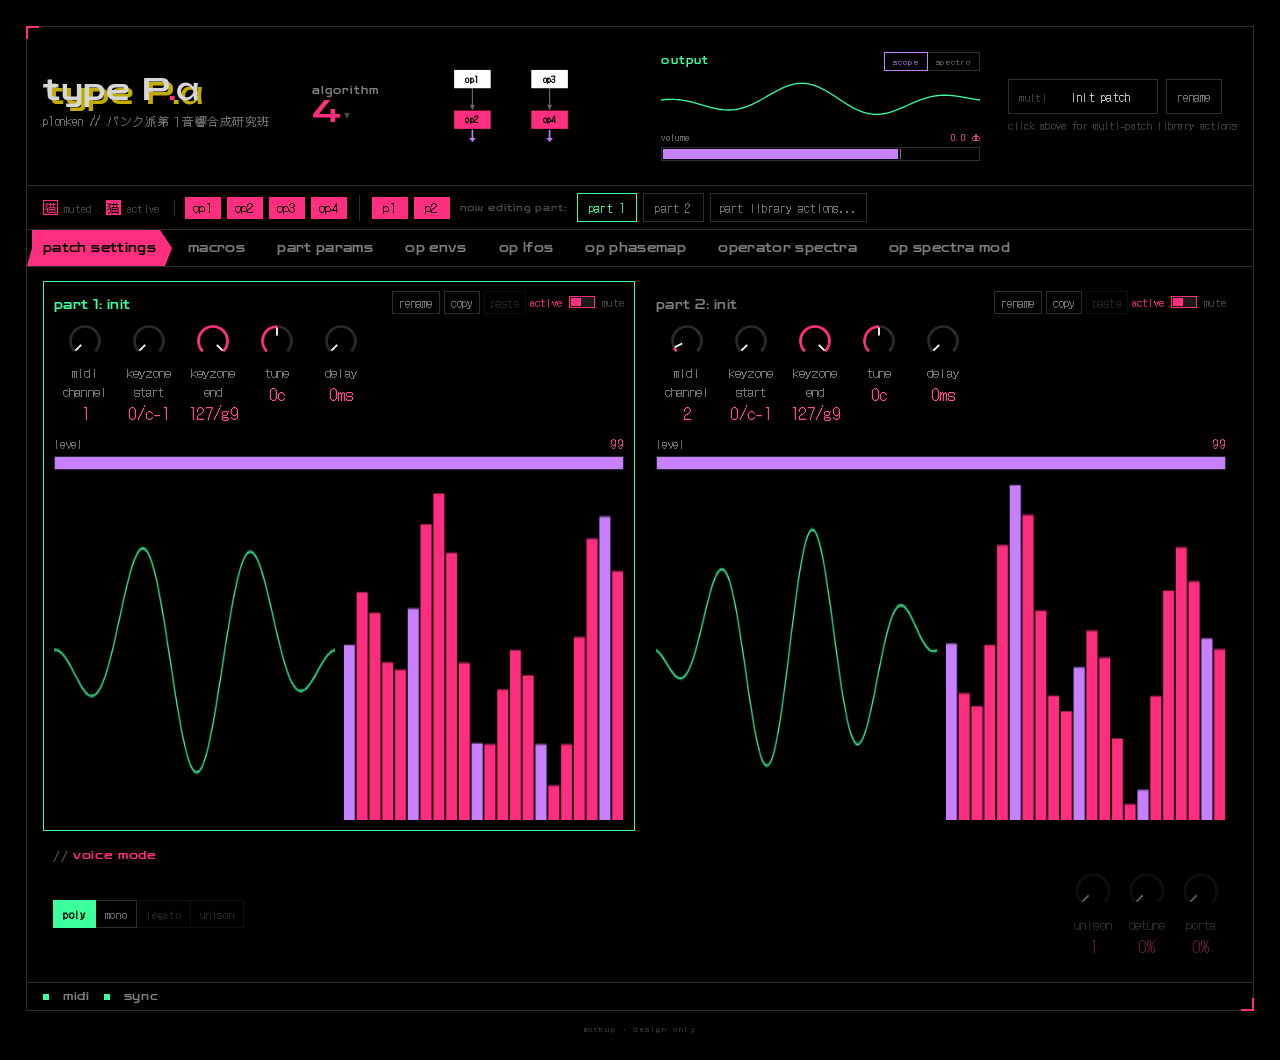
==== commit a34bb024: "macros: show the effective value beside a target The processor answers what a macro does to a parame" ====
--- a/design/mockup.html
+++ b/design/mockup.html
@@ -1040,7 +1040,10 @@
         let eff = Math.max(x.min, Math.min(x.max,
           v + info.delta / 100 * span));
         eff = +((Math.round(eff / step) * step).toFixed(6));
-        return { text: String(x.fmt ? x.fmt(eff) : Math.round(eff)) };
+        const shown = String(x.fmt ? x.fmt(eff) : Math.round(eff));
+        /* The stored value carries the unit; the effective value keeps the
+         * multiplier prefix and drops the unit, so the pair fits the value line. */
+        return { text: shown.replace(/(Hz|\sms|ms|\sst|st|\soct|\sc|c|%)$/, "") };
       };
     }
     const el = makeKnob(spec);
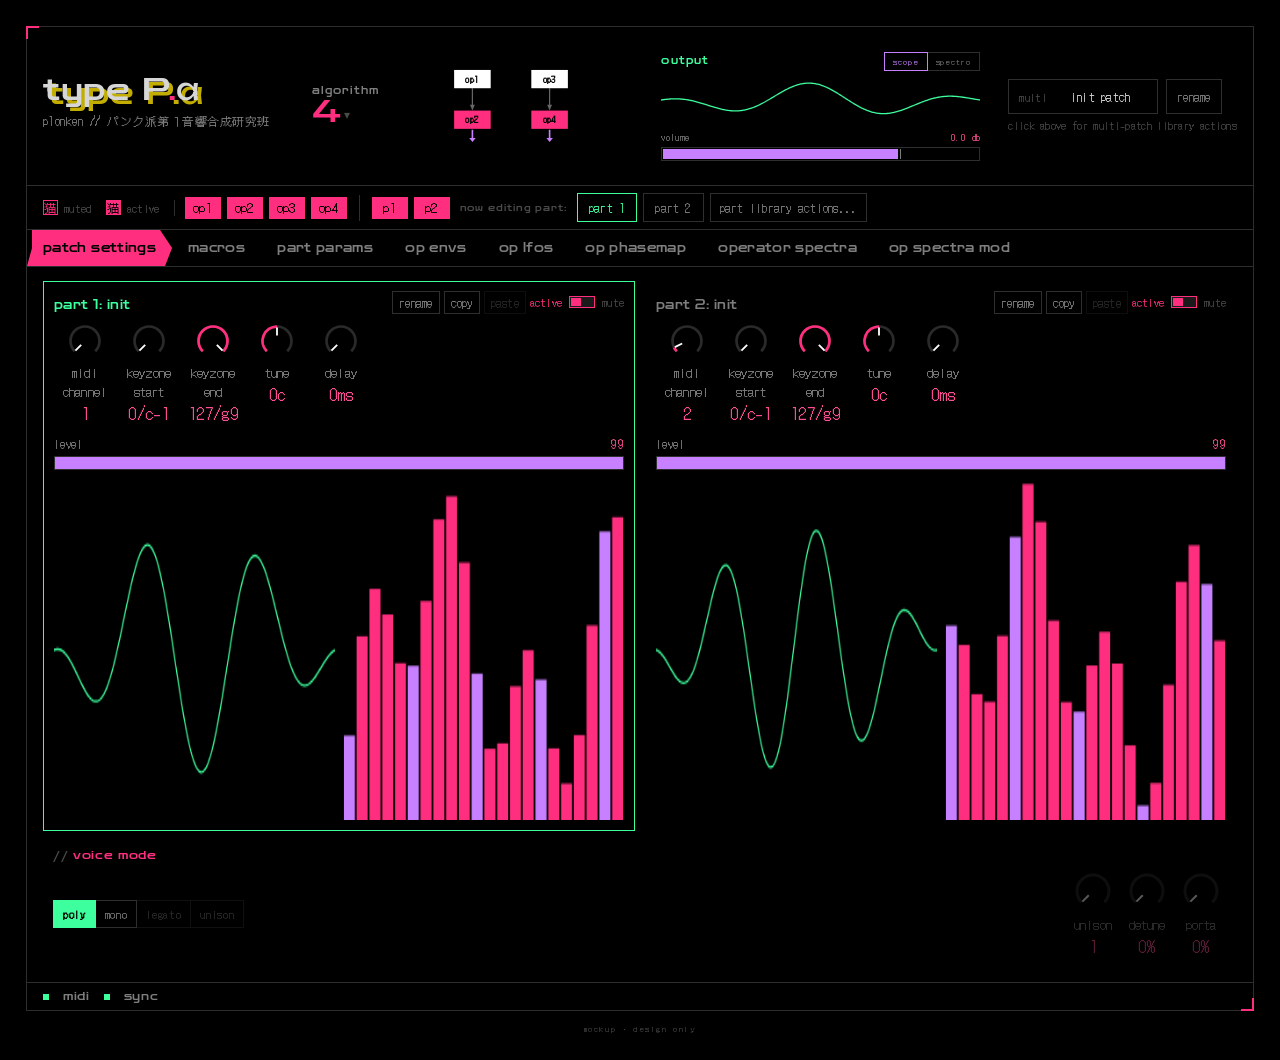
==== commit ee2c49ae: "design: add the ringmod card and its parameter plan The card fills the bottom-right part-params cell" ====
--- a/design/mockup.html
+++ b/design/mockup.html
@@ -394,11 +394,24 @@
 
   /* ---------------- fx / mod ---------------- */
   .fxmod-grid {
-    display: grid; grid-template-columns: repeat(3, 1fr);
+    display: grid; grid-template-columns: repeat(4, 1fr);
     grid-template-rows: 1fr 1fr; gap: 10px; min-height: 100%;
   }
   .fxmod-grid .card { display: flex; flex-direction: column; }
   .fxmod-grid .span2 { grid-column: span 2; }
+  .ringcard { grid-column: 4; }
+  .ringbody { flex: 1 1 auto; display: flex; flex-direction: column; gap: 6px; padding-top: 6px; min-height: 0; }
+  .ringrow { display: flex; align-items: center; gap: 6px; height: 66px; }
+  .ringgraph { flex: 0 0 112px; width: 112px; height: 56px; }
+  .ringgraph svg { display: block; width: 100%; height: 100%; }
+  .ringrow .knob { width: 48px; flex: 0 0 48px; }
+  .ringrow .knob .dial, .ringrow .knob .dial svg { width: 36px; height: 36px; }
+  .ringrow .knob .knob-val { font-size: 13px; }
+  .ringrow.off .knob { opacity: .35; pointer-events: none; }
+  .ringout { display: flex; align-items: center; gap: 3px; margin-top: auto; min-width: 0; }
+  .ringout .lbl { flex: 0 0 44px; font-size: 10px; letter-spacing: .04em; color: var(--dim); }
+  .ringout .toggle .tname { font-size: 10px; }
+  .ringempty { color: var(--faint); font-size: 11px; letter-spacing: .06em; padding: 8px 0; }
   .followcard { display: flex; flex-direction: column; }
   .followcard.off { opacity: .45; }
   .follow-actions { display: flex; align-items: center; gap: 6px; }
@@ -915,7 +928,12 @@
       filterEnv: JSON.parse(JSON.stringify(INIT_FILTER_ENV)),
       filter1: JSON.parse(JSON.stringify(INIT_FILTER1)),
       keyFollow: JSON.parse(JSON.stringify(INIT_KEY_FOLLOW)),
-      velFollow: JSON.parse(JSON.stringify(INIT_VEL_FOLLOW))
+      velFollow: JSON.parse(JSON.stringify(INIT_VEL_FOLLOW)),
+      ring: {
+        on: [false, false, false],
+        level: [99, 99, 99],
+        out: [true, true, true, true]
+      }
     };
   }
 
@@ -2503,7 +2521,92 @@
     velCard.classList.add("followcard");
     if (!VEL_FOLLOW.on) velCard.classList.add("off");
     wrap.appendChild(velCard);
+    wrap.appendChild(ringmodCard());
     return wrap;
+  }
+
+  /* ---------------- ringmod card ---------------- */
+  function ringGraph(a, b) {
+    const W = 112, H = 54;
+    const bw = 24, bh = 16, ax = 0, bx = 0, ay = 4, by = 34;
+    const rx = 46, ry = 16, rw = 22, rh = 22;
+    const aMid = ay + bh / 2, bMid = by + bh / 2, rMid = ry + rh / 2;
+    let g = "";
+    function box(x, y, op) {
+      return '<rect x="' + x + '" y="' + y + '" width="' + bw + '" height="' + bh +
+        '" fill="#ff2e7e"/><text x="' + (x + bw / 2) + '" y="' + (y + 11) +
+        '" fill="#000" font-size="8" font-weight="700" text-anchor="middle" ' +
+        'font-family="DotGothic16, monospace">op' + (op + 1) + "</text>";
+    }
+    g += box(ax, ay, a) + box(bx, by, b);
+    g += wire(ax + bw, aMid, rx, ry + 5);
+    g += wire(bx + bw, bMid, rx, ry + rh - 5);
+    g += '<rect x="' + rx + '" y="' + ry + '" width="' + rw + '" height="' + rh +
+      '" fill="none" stroke="#2e2e2e" stroke-width="1.2"/>';
+    g += '<text x="' + (rx + rw / 2) + '" y="' + (ry + 15) +
+      '" fill="#ff2e7e" font-size="11" font-weight="700" text-anchor="middle" ' +
+      'font-family="DotGothic16, monospace">R</text>';
+    const outX = W - 2;
+    g += '<line x1="' + (rx + rw) + '" y1="' + rMid + '" x2="' + (outX - 5) +
+      '" y2="' + rMid + '" stroke="#c780ff" stroke-width="1.4"/>' +
+      '<polygon points="' + outX + "," + rMid + " " + (outX - 6) + "," + (rMid - 3) +
+      " " + (outX - 6) + "," + (rMid + 3) + '" fill="#c780ff"/>';
+    return '<svg viewBox="0 0 ' + W + " " + H + '">' + g + "</svg>";
+  }
+
+  function ringmodCard() {
+    const ring = PART_DATA[activePart - 1].ring;
+    const carriers = (ALG_LAYOUT[ALG] || ALG_LAYOUT[0]).car;
+    const card = document.createElement("div");
+    card.className = "card ringcard";
+    const head = document.createElement("div");
+    head.className = "sec-head";
+    const h = document.createElement("h3");
+    h.textContent = "RINGMOD";
+    head.appendChild(h);
+    card.appendChild(head);
+    const body = document.createElement("div");
+    body.className = "ringbody";
+    if (carriers.length < 2) {
+      const empty = document.createElement("div");
+      empty.className = "ringempty";
+      empty.textContent = "no ringmod";
+      body.appendChild(empty);
+    } else {
+      for (let i = 0; i < carriers.length - 1; i++) {
+        const row = document.createElement("div");
+        row.className = "ringrow" + (ring.on[i] ? "" : " off");
+        const graph = document.createElement("div");
+        graph.className = "ringgraph";
+        graph.innerHTML = ringGraph(carriers[i], carriers[i + 1]);
+        row.appendChild(graph);
+        row.appendChild(makeToggle("on", ring.on[i], function (v) {
+          ring.on[i] = v;
+          rerender();
+        }));
+        row.appendChild(makeKnob({
+          name: "level", min: 0, max: 99, val: ring.level[i], step: 1,
+          fmt: function (v) { return v; },
+          onChange: function (v) { ring.level[i] = v; }
+        }));
+        body.appendChild(row);
+      }
+      const out = document.createElement("div");
+      out.className = "ringout";
+      const lbl = document.createElement("span");
+      lbl.className = "lbl";
+      lbl.textContent = "original";
+      out.appendChild(lbl);
+      carriers.forEach(function (op) {
+        out.appendChild(makeToggle(String(op + 1), ring.out[op], function (v) {
+          ring.out[op] = v;
+          rerender();
+        }));
+      });
+      body.appendChild(out);
+    }
+    card.appendChild(body);
+    return card;
   }
 
   /* ---------------- macros page ---------------- */
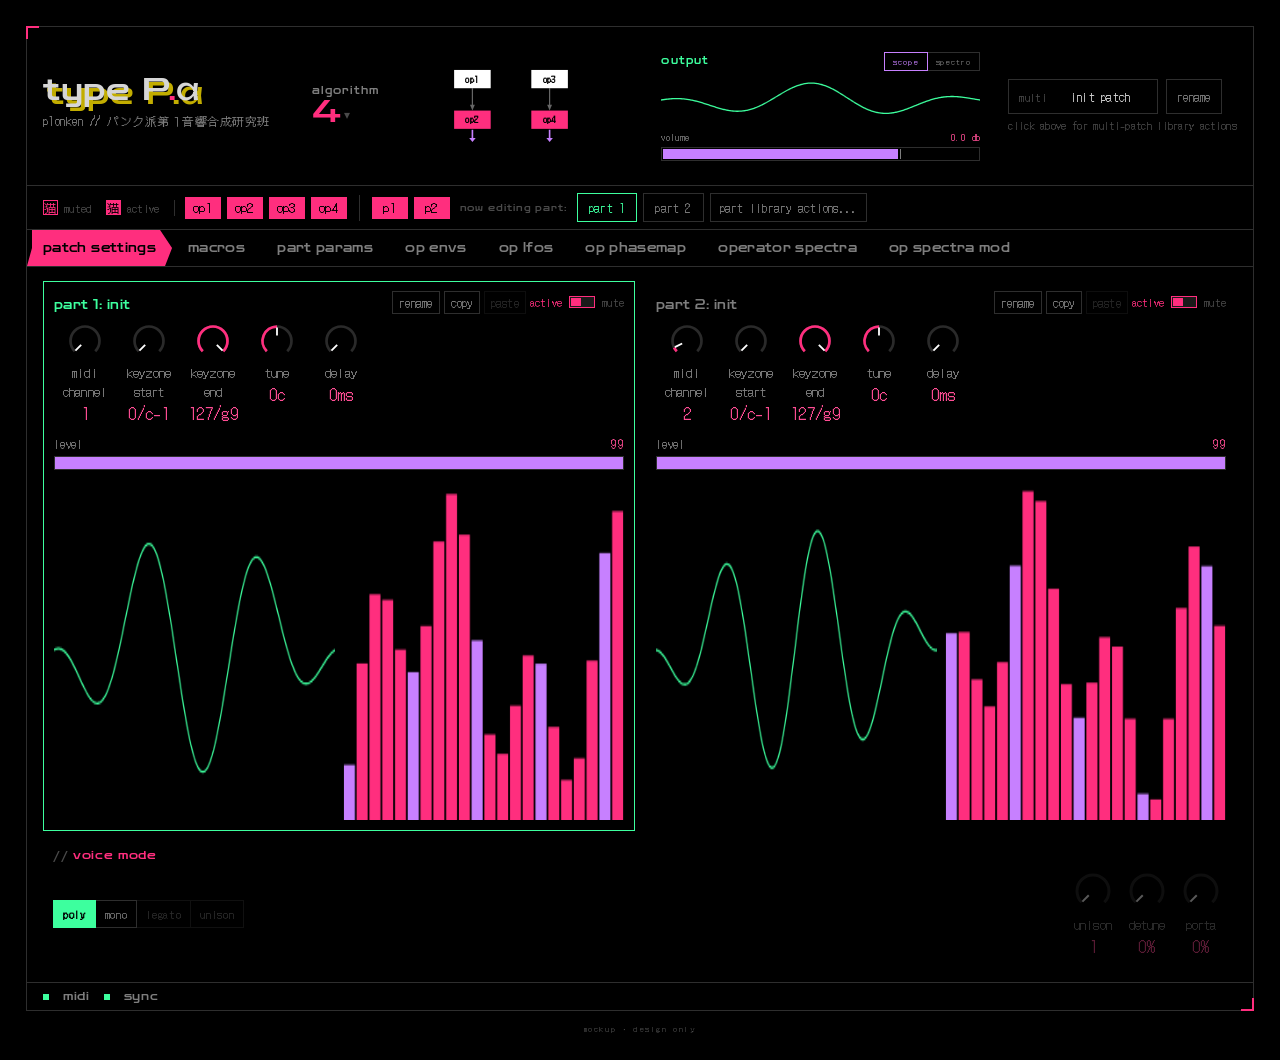
==== commit b2c47a71: "design: label the direct gates opN and use the 42 px level knob The four direct-output toggles read " ====
--- a/design/mockup.html
+++ b/design/mockup.html
@@ -401,15 +401,16 @@
   .fxmod-grid .span2 { grid-column: span 2; }
   .ringcard { grid-column: 4; }
   .ringbody { flex: 1 1 auto; display: flex; flex-direction: column; gap: 6px; padding-top: 6px; min-height: 0; }
-  .ringrow { display: flex; align-items: center; gap: 6px; height: 66px; }
+  .ringrow { display: flex; align-items: center; gap: 6px; height: 82px; }
   .ringgraph { flex: 0 0 112px; width: 112px; height: 56px; }
   .ringgraph svg { display: block; width: 100%; height: 100%; }
-  .ringrow .knob { width: 48px; flex: 0 0 48px; }
-  .ringrow .knob .dial, .ringrow .knob .dial svg { width: 36px; height: 36px; }
-  .ringrow .knob .knob-val { font-size: 13px; }
+  .ringrow .knob { width: 56px; flex: 0 0 56px; }
+  .ringrow .knob .dial, .ringrow .knob .dial svg { width: 42px; height: 42px; }
+  .ringrow .knob .knob-val { font-size: 14px; }
   .ringrow.off .knob { opacity: .35; pointer-events: none; }
-  .ringout { display: flex; align-items: center; gap: 3px; margin-top: auto; min-width: 0; }
-  .ringout .lbl { flex: 0 0 44px; font-size: 10px; letter-spacing: .04em; color: var(--dim); }
+  .ringout { display: flex; align-items: center; gap: 2px; margin-top: auto; min-width: 0; }
+  .ringout .lbl { flex: 0 0 42px; font-size: 10px; letter-spacing: .04em; color: var(--dim); }
+  .ringout .toggle { gap: 5px; }
   .ringout .toggle .tname { font-size: 10px; }
   .ringempty { color: var(--faint); font-size: 11px; letter-spacing: .06em; padding: 8px 0; }
   .followcard { display: flex; flex-direction: column; }
@@ -2554,6 +2555,19 @@
     return '<svg viewBox="0 0 ' + W + " " + H + '">' + g + "</svg>";
   }
 
+  function ringOutToggle(label, on, onchange) {
+    const el = document.createElement("div");
+    el.className = "toggle" + (on ? " on" : "");
+    el.innerHTML = '<div class="trk"><div class="thb"></div></div><div class="tname"></div>';
+    el.querySelector(".tname").textContent = label;
+    el.addEventListener("click", function () {
+      const nowOn = !el.classList.contains("on");
+      el.classList.toggle("on", nowOn);
+      if (onchange) onchange(nowOn);
+    });
+    return el;
+  }
+
   function ringmodCard() {
     const ring = PART_DATA[activePart - 1].ring;
     const carriers = (ALG_LAYOUT[ALG] || ALG_LAYOUT[0]).car;
@@ -2598,7 +2612,7 @@
       lbl.textContent = "original";
       out.appendChild(lbl);
       carriers.forEach(function (op) {
-        out.appendChild(makeToggle(String(op + 1), ring.out[op], function (v) {
+        out.appendChild(ringOutToggle("op" + (op + 1), ring.out[op], function (v) {
           ring.out[op] = v;
           rerender();
         }));
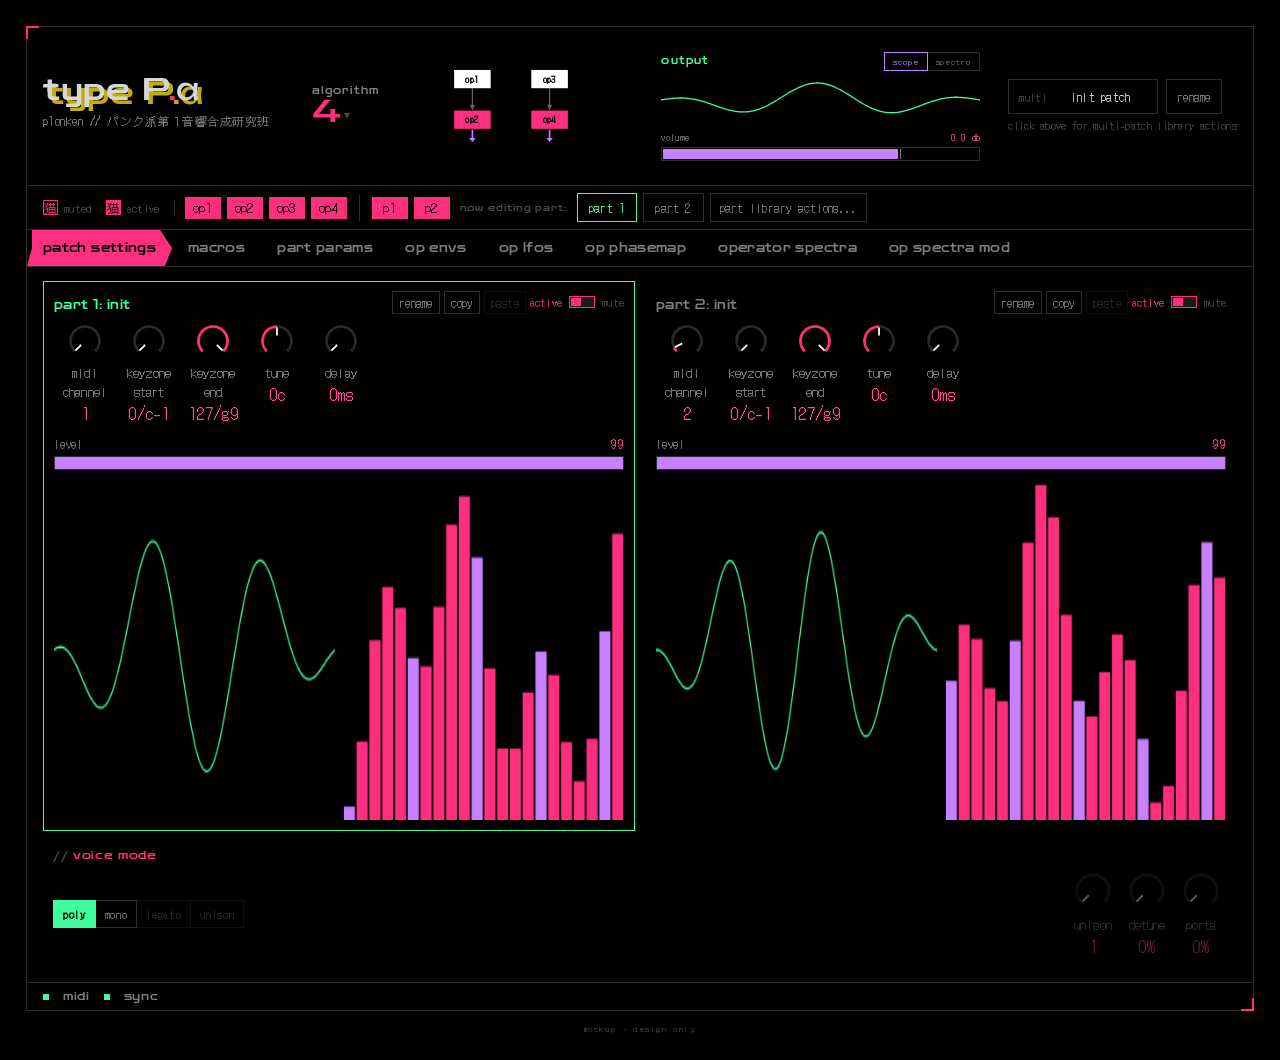
==== commit e83d491e: "ringmod: show the active pairs in the header algorithm graph An active pair's two direct carrier arr" ====
--- a/design/mockup.html
+++ b/design/mockup.html
@@ -1318,8 +1318,18 @@
       (x + 3.2) + "," + (y + len - 4) + '" fill="#c780ff"/>';
   }
 
-  function algSvg(n) {
+  function algSvg(n, ringMask) {
+    ringMask = ringMask || 0;
     const L = ALG_LAYOUT[n] || ALG_LAYOUT[0];
+    const pairs = [];
+    const ringed = {};
+    for (let i = 0; i + 1 < L.car.length; i++) {
+      if (ringMask & (1 << i)) {
+        const a = L.car[i], b = L.car[i + 1];
+        pairs.push([a, b]);
+        ringed[a] = 1; ringed[b] = 1;
+      }
+    }
     let g = "";
     L.edges.forEach(function (e) {
       const a = L.pos[e[0]], b = L.pos[e[1]];
@@ -1334,12 +1344,28 @@
       const isCar = L.car.indexOf(i) >= 0;
       fit(p[0], p[1]);
       fit(p[0] + OPW, p[1] + OPH);
-      if (isCar) fit(p[0] + OPW / 2, p[1] + OPH + 1 + 12);
+      if (isCar && !ringed[i]) fit(p[0] + OPW / 2, p[1] + OPH + 1 + 12);
       g += '<rect x="' + p[0] + '" y="' + p[1] + '" width="' + OPW + '" height="' + OPH + '" fill="' +
         (isCar ? "#ff2e7e" : "#ffffff") + '"/>' +
         '<text x="' + (p[0] + OPW / 2) + '" y="' + (p[1] + 12.5) + '" fill="#000" font-size="9" font-weight="700" ' +
         'text-anchor="middle" font-family="DotGothic16, monospace">op' + (i + 1) + "</text>";
-      if (isCar) g += arrowDown(p[0] + OPW / 2, p[1] + OPH + 1, 12);
+      if (isCar && !ringed[i]) g += arrowDown(p[0] + OPW / 2, p[1] + OPH + 1, 12);
+    });
+    pairs.forEach(function (pair) {
+      const a = L.pos[pair[0]], b = L.pos[pair[1]];
+      const cx = (a[0] + b[0]) / 2 + OPW / 2;
+      const top = Math.max(a[1], b[1]) + OPH + 6;
+      const rx = cx - 10, ry = top;
+      fit(rx, ry); fit(rx + 20, ry + 14); fit(cx, ry + 26);
+      g += wire(a[0] + OPW / 2, a[1] + OPH, rx + 6, ry);
+      g += wire(b[0] + OPW / 2, b[1] + OPH, rx + 14, ry);
+      g += '<rect x="' + rx + '" y="' + ry + '" width="20" height="14" fill="none" stroke="#2e2e2e"/>';
+      g += '<text x="' + cx + '" y="' + (ry + 10) + '" fill="#ff2e7e" font-size="9" font-weight="700" ' +
+        'text-anchor="middle" font-family="DotGothic16, monospace">R</text>';
+      g += '<line x1="' + cx + '" y1="' + (ry + 14) + '" x2="' + cx + '" y2="' + (ry + 22) +
+        '" stroke="#c780ff" stroke-width="1.4"/>' +
+        '<polygon points="' + cx + "," + (ry + 26) + " " + (cx - 3) + "," + (ry + 21) + " " +
+        (cx + 3) + "," + (ry + 21) + '" fill="#c780ff"/>';
     });
     const dx = (240 - (maxX - minX)) / 2 - minX;
     const dy = (128 - (maxY - minY)) / 2 - minY;
@@ -1347,9 +1373,18 @@
       '<g transform="translate(' + dx.toFixed(1) + "," + dy.toFixed(1) + ')">' + g + "</g></svg>";
   }
 
+  function ringMaskFor(n) {
+    const ring = PART_DATA[activePart - 1].ring;
+    const cars = (ALG_LAYOUT[n] || ALG_LAYOUT[0]).car;
+    let mask = 0;
+    for (let i = 0; i + 1 < cars.length; i++)
+      if (ring.on[i]) mask |= 1 << i;
+    return mask;
+  }
+
   function renderAlg() {
     document.getElementById("algVal").textContent = ALG;
-    document.getElementById("hdrAlg").innerHTML = algSvg(ALG);
+    document.getElementById("hdrAlg").innerHTML = algSvg(ALG, ringMaskFor(ALG));
   }
 
   function setAlg(n) {
@@ -2751,7 +2786,7 @@
     const t = TABS.find(function (x) { return x.id === id; });
     body.appendChild(t.view());
   }
-  function rerender() { showTab(current); }
+  function rerender() { showTab(current); renderAlg(); }
 
   /* ---------------- header scope toggle ---------------- */
   document.getElementById("visSeg").addEventListener("click", function (e) {
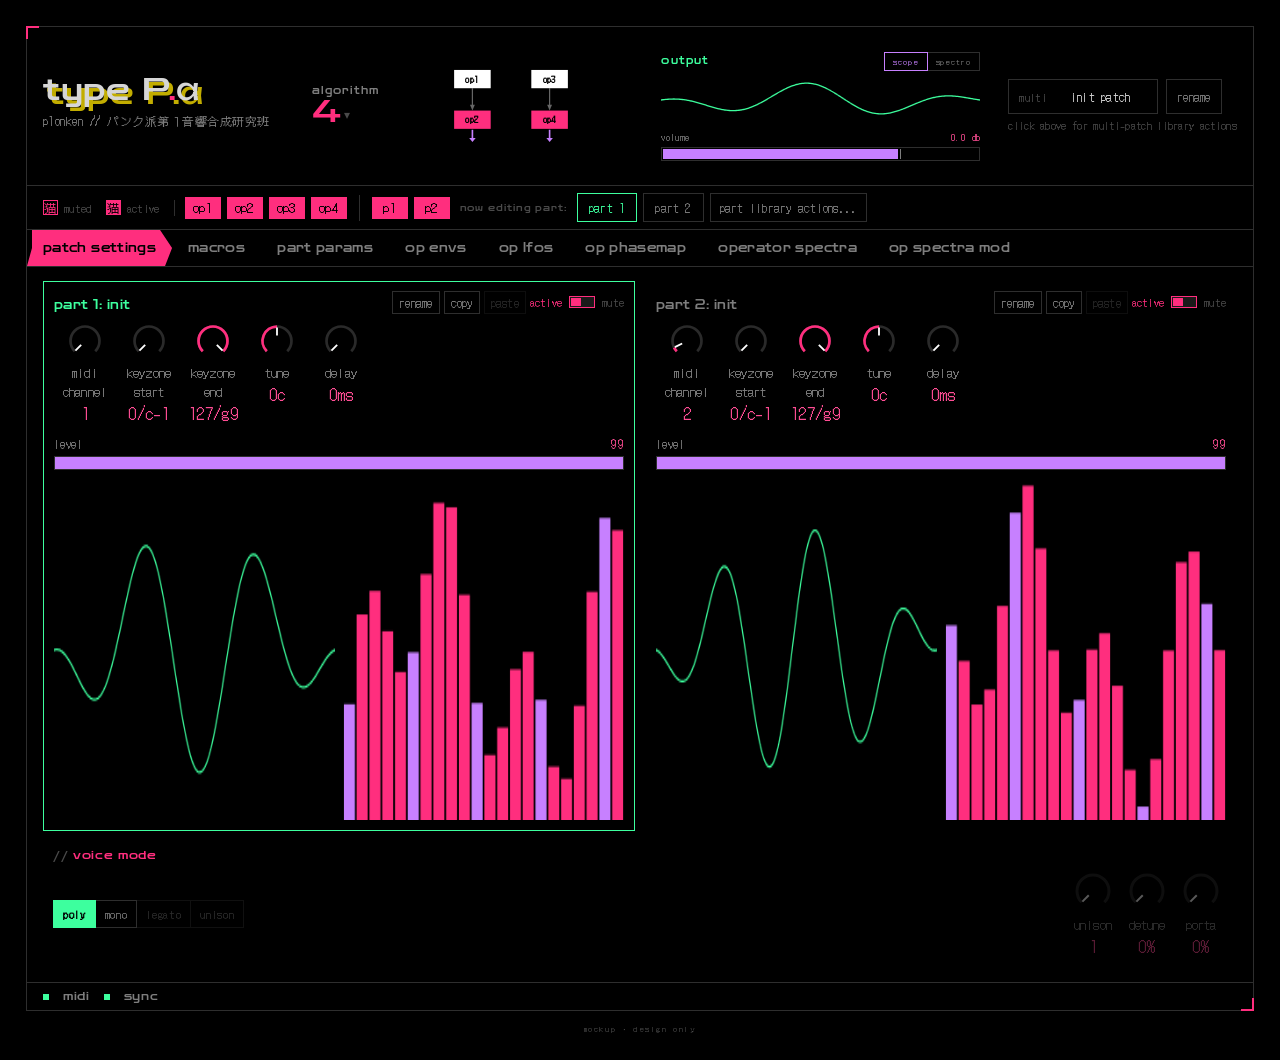
==== commit b27f2e01: "ui: set the ringmod R in Zen Dots The R box in the part-params pair graph and in the header algorith" ====
--- a/design/mockup.html
+++ b/design/mockup.html
@@ -1360,8 +1360,8 @@
       g += wire(a[0] + OPW / 2, a[1] + OPH, rx + 6, ry);
       g += wire(b[0] + OPW / 2, b[1] + OPH, rx + 14, ry);
       g += '<rect x="' + rx + '" y="' + ry + '" width="20" height="14" fill="none" stroke="#2e2e2e"/>';
-      g += '<text x="' + cx + '" y="' + (ry + 10) + '" fill="#ff2e7e" font-size="9" font-weight="700" ' +
-        'text-anchor="middle" font-family="DotGothic16, monospace">R</text>';
+      g += '<text x="' + cx + '" y="' + (ry + 11) + '" fill="#ff2e7e" font-size="10" ' +
+        'text-anchor="middle" font-family="Zen Dots, DotGothic16, monospace">R</text>';
       g += '<line x1="' + cx + '" y1="' + (ry + 14) + '" x2="' + cx + '" y2="' + (ry + 22) +
         '" stroke="#c780ff" stroke-width="1.4"/>' +
         '<polygon points="' + cx + "," + (ry + 26) + " " + (cx - 3) + "," + (ry + 21) + " " +
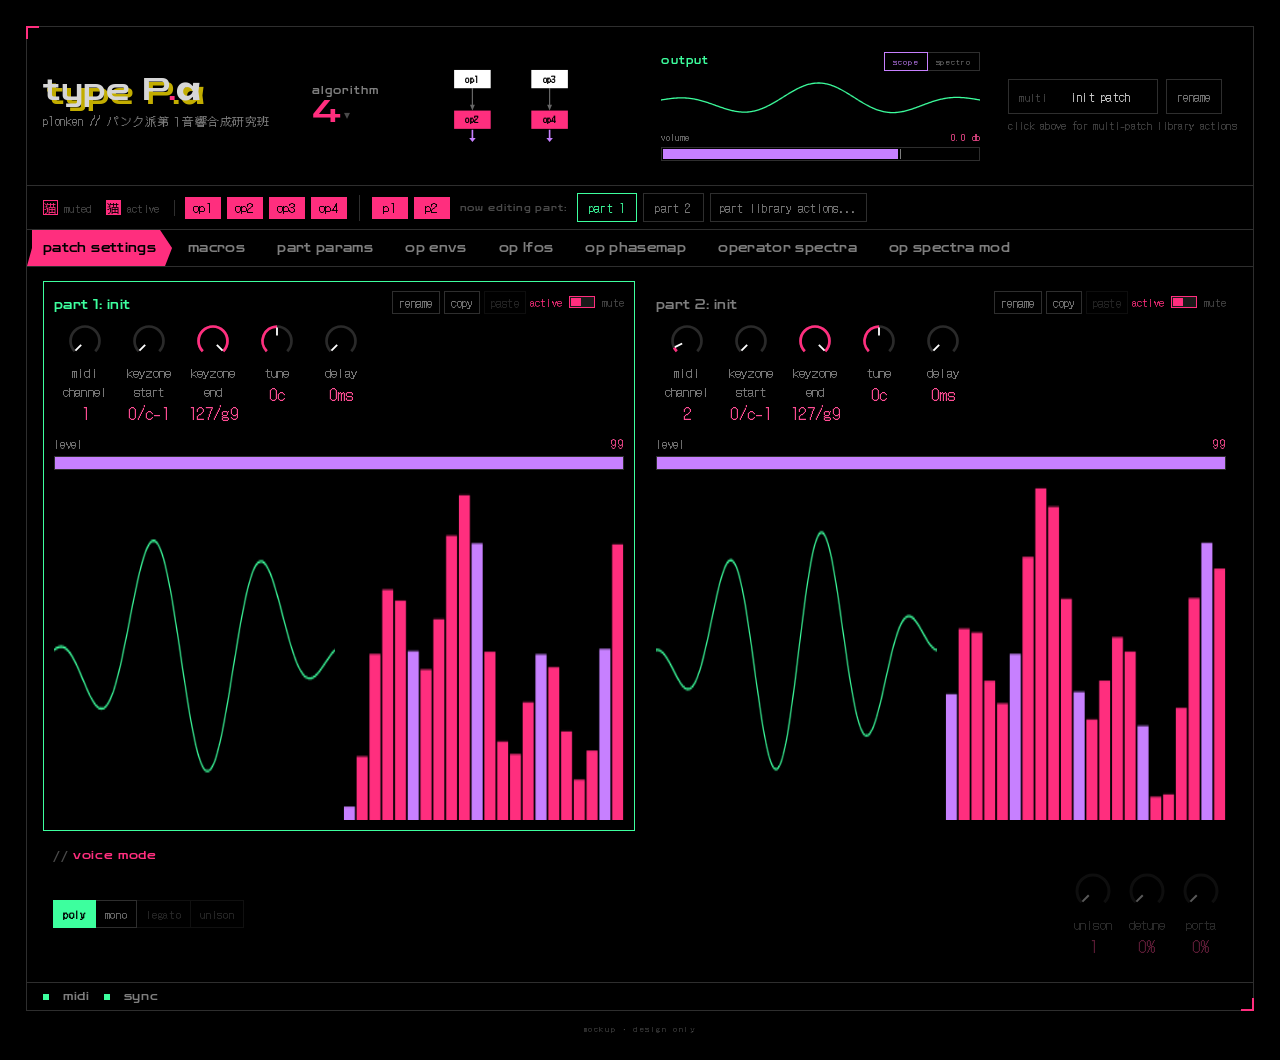
==== commit 0f319156: "docs: record the bold R and alpha The design notes name the Unbounded Bold cut, the mockup takes the" ====
--- a/design/mockup.html
+++ b/design/mockup.html
@@ -80,7 +80,7 @@
   .logo .dot { color: var(--pink); text-shadow: 4px 4px 0 #c2ad00; }
   .logo .alpha {
     font-family: var(--font-brand);
-    font-weight: 400;
+    font-weight: 700;
     font-size: 30px;
     letter-spacing: .02em;
   }
@@ -1360,7 +1360,7 @@
       g += wire(a[0] + OPW / 2, a[1] + OPH, rx + 6, ry);
       g += wire(b[0] + OPW / 2, b[1] + OPH, rx + 14, ry);
       g += '<rect x="' + rx + '" y="' + ry + '" width="20" height="14" fill="none" stroke="#2e2e2e"/>';
-      g += '<text x="' + cx + '" y="' + (ry + 11) + '" fill="#ff2e7e" font-size="10" ' +
+      g += '<text x="' + cx + '" y="' + (ry + 11) + '" fill="#ff2e7e" font-size="10" font-weight="700" ' +
         'text-anchor="middle" font-family="Zen Dots, DotGothic16, monospace">R</text>';
       g += '<line x1="' + cx + '" y1="' + (ry + 14) + '" x2="' + cx + '" y2="' + (ry + 22) +
         '" stroke="#c780ff" stroke-width="1.4"/>' +
@@ -2581,7 +2581,7 @@
       '" fill="none" stroke="#2e2e2e" stroke-width="1.2"/>';
     g += '<text x="' + (rx + rw / 2) + '" y="' + (ry + 15) +
       '" fill="#ff2e7e" font-size="11" font-weight="700" text-anchor="middle" ' +
-      'font-family="DotGothic16, monospace">R</text>';
+      'font-family="Zen Dots, DotGothic16, monospace">R</text>';
     const outX = W - 2;
     g += '<line x1="' + (rx + rw) + '" y1="' + rMid + '" x2="' + (outX - 5) +
       '" y2="' + rMid + '" stroke="#c780ff" stroke-width="1.4"/>' +
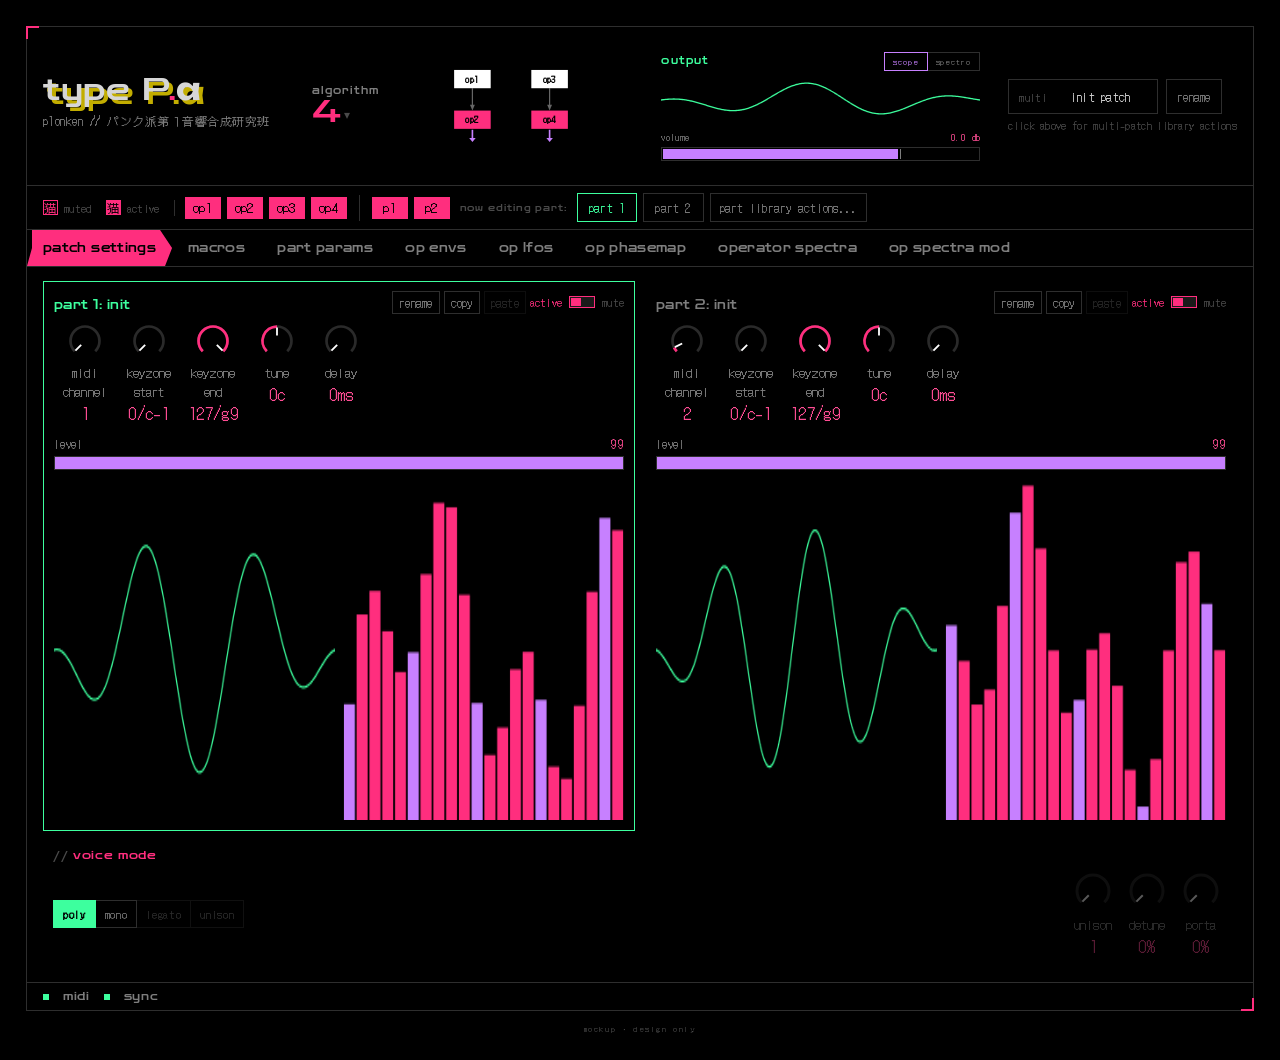
==== commit 576857da: "ui: show a direct tap from carriers that are still heard A carrier in an active ring pair whose orig" ====
--- a/design/mockup.html
+++ b/design/mockup.html
@@ -1318,8 +1318,10 @@
       (x + 3.2) + "," + (y + len - 4) + '" fill="#c780ff"/>';
   }
 
-  function algSvg(n, ringMask) {
+  function algSvg(n, ringMask, directMask) {
     ringMask = ringMask || 0;
+    directMask = directMask || 0;
+    const anyRing = ringMask !== 0;
     const L = ALG_LAYOUT[n] || ALG_LAYOUT[0];
     const pairs = [];
     const ringed = {};
@@ -1342,14 +1344,18 @@
     }
     L.pos.forEach(function (p, i) {
       const isCar = L.car.indexOf(i) >= 0;
+      const heard = isCar && (anyRing ? (directMask & (1 << i)) !== 0 : true);
       fit(p[0], p[1]);
       fit(p[0] + OPW, p[1] + OPH);
-      if (isCar && !ringed[i]) fit(p[0] + OPW / 2, p[1] + OPH + 1 + 12);
+      if (isCar && !ringed[i] && heard) fit(p[0] + OPW / 2, p[1] + OPH + 1 + 12);
+      if (isCar && ringed[i] && heard) fit(p[0] + OPW / 2, p[1] + OPH + 1 + 31);
       g += '<rect x="' + p[0] + '" y="' + p[1] + '" width="' + OPW + '" height="' + OPH + '" fill="' +
         (isCar ? "#ff2e7e" : "#ffffff") + '"/>' +
         '<text x="' + (p[0] + OPW / 2) + '" y="' + (p[1] + 12.5) + '" fill="#000" font-size="9" font-weight="700" ' +
         'text-anchor="middle" font-family="DotGothic16, monospace">op' + (i + 1) + "</text>";
-      if (isCar && !ringed[i]) g += arrowDown(p[0] + OPW / 2, p[1] + OPH + 1, 12);
+      if (isCar && !ringed[i] && heard) g += arrowDown(p[0] + OPW / 2, p[1] + OPH + 1, 12);
+      if (isCar && ringed[i] && heard)
+        g += arrowDown(p[0] + OPW / 2, p[1] + OPH + 1, 31);
     });
     pairs.forEach(function (pair) {
       const a = L.pos[pair[0]], b = L.pos[pair[1]];
@@ -1382,9 +1388,18 @@
     return mask;
   }
 
+  function directMaskFor() {
+    const ring = PART_DATA[activePart - 1].ring;
+    let mask = 0;
+    for (let i = 0; i < 4; i++)
+      if (ring.out[i]) mask |= 1 << i;
+    return mask;
+  }
+
   function renderAlg() {
     document.getElementById("algVal").textContent = ALG;
-    document.getElementById("hdrAlg").innerHTML = algSvg(ALG, ringMaskFor(ALG));
+    document.getElementById("hdrAlg").innerHTML =
+      algSvg(ALG, ringMaskFor(ALG), directMaskFor());
   }
 
   function setAlg(n) {
@@ -2562,12 +2577,18 @@
   }
 
   /* ---------------- ringmod card ---------------- */
-  function ringGraph(a, b) {
+  function ringGraph(a, b, on, aOut, bOut) {
     const W = 112, H = 54;
     const bw = 24, bh = 16, ax = 0, bx = 0, ay = 4, by = 34;
     const rx = 46, ry = 16, rw = 22, rh = 22;
     const aMid = ay + bh / 2, bMid = by + bh / 2, rMid = ry + rh / 2;
     let g = "";
+    function direct(y) {
+      return '<line x1="' + (bw + 2) + '" y1="' + y + '" x2="' + (W - 7) + '" y2="' + y +
+        '" stroke="#c780ff" stroke-width="1.4"/>' +
+        '<polygon points="' + (W - 2) + "," + y + " " + (W - 7) + "," + (y - 3) + " " +
+        (W - 7) + "," + (y + 3) + '" fill="#c780ff"/>';
+    }
     function box(x, y, op) {
       return '<rect x="' + x + '" y="' + y + '" width="' + bw + '" height="' + bh +
         '" fill="#ff2e7e"/><text x="' + (x + bw / 2) + '" y="' + (y + 11) +
@@ -2587,6 +2608,8 @@
       '" y2="' + rMid + '" stroke="#c780ff" stroke-width="1.4"/>' +
       '<polygon points="' + outX + "," + rMid + " " + (outX - 6) + "," + (rMid - 3) +
       " " + (outX - 6) + "," + (rMid + 3) + '" fill="#c780ff"/>';
+    if (on && aOut) g += direct(aMid);
+    if (on && bOut) g += direct(bMid);
     return '<svg viewBox="0 0 ' + W + " " + H + '">' + g + "</svg>";
   }
 
@@ -2627,7 +2650,8 @@
         row.className = "ringrow" + (ring.on[i] ? "" : " off");
         const graph = document.createElement("div");
         graph.className = "ringgraph";
-        graph.innerHTML = ringGraph(carriers[i], carriers[i + 1]);
+        graph.innerHTML = ringGraph(carriers[i], carriers[i + 1], ring.on[i],
+                                    ring.out[carriers[i]], ring.out[carriers[i + 1]]);
         row.appendChild(graph);
         row.appendChild(makeToggle("on", ring.on[i], function (v) {
           ring.on[i] = v;
